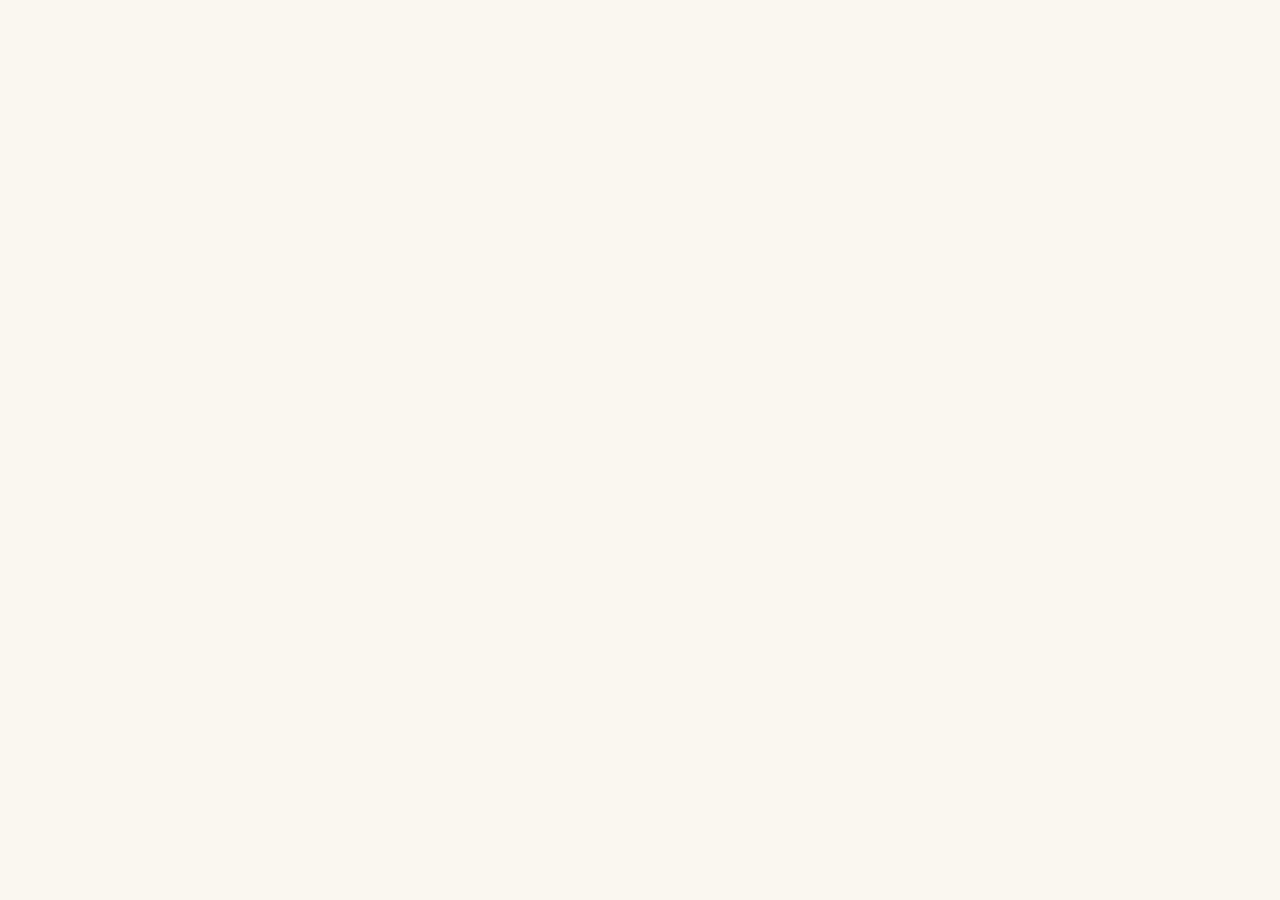
==== index.html @ 4f6b16d7 "Retire BEVERT, SNCF, ferroviaire et SECUFER du site Co-Authored-By: Claude Sonnet 5 <noreply@anthrop" ====
<!DOCTYPE html>
<html lang="fr">
<head>
  <meta charset="UTF-8" />
  <meta name="viewport" content="width=device-width, initial-scale=1.0" />
  <title>Vertek — Drone Photo &amp; Vidéo</title>
  <link rel="icon" type="image/x-icon" href="/favicon.ico" />
  <link rel="icon" type="image/png" href="/favicon.png" />
  <link rel="apple-touch-icon" href="/favicon.png" />
  <link rel="preconnect" href="https://fonts.googleapis.com" />
  <link rel="preconnect" href="https://fonts.gstatic.com" crossorigin />
  <link href="https://fonts.googleapis.com/css2?family=Anton&family=Cinzel:wght@500;600;700&family=Barlow+Condensed:wght@300;400;500;600;700;800&family=Barlow:wght@300;400;500;600&display=swap" rel="stylesheet" />
  <script src="https://unpkg.com/react@18.3.1/umd/react.development.js" integrity="sha384-hD6/rw4ppMLGNu3tX5cjIb+uRZ7UkRJ6BPkLpg4hAu/6onKUg4lLsHAs9EBPT82L" crossorigin="anonymous"></script>
  <script src="https://unpkg.com/react-dom@18.3.1/umd/react-dom.development.js" integrity="sha384-u6aeetuaXnQ38mYT8rp6sbXaQe3NL9t+IBXmnYxwkUI2Hw4bsp2Wvmx4yRQF1uAm" crossorigin="anonymous"></script>
  <script src="https://unpkg.com/@babel/standalone@7.29.0/babel.min.js" integrity="sha384-m08KidiNqLdpJqLq95G/LEi8Qvjl/xUYll3QILypMoQ65QorJ9Lvtp2RXYGBFj1y" crossorigin="anonymous"></script>
  <script src="gallery-config.js"></script>
  <style>
    *, *::before, *::after { box-sizing: border-box; margin: 0; padding: 0; }
    :root {
      --bg:    #faf7f1;
      --bg2:   #f0ede4;
      --bg3:   #ffffff;
      --text:  #1c1a14;
      --muted: #857f72;
      --border: rgba(0,0,0,0.08);
      --gold:      #cfae6a;
      --gold-deep: #a87f3d;
      --lux-bg:    #171209;
      --lux-ink:   #eee5d3;
      --steel:      #4a7a96;
      --steel-deep: #16242c;
      --alert: #c0392b;
      --green: #5a9e78;
      --font-display: 'Barlow Condensed', sans-serif;
      --font-body:    'Barlow', sans-serif;
      --font-epic:    'Anton', sans-serif;
      --font-lux:     'Cinzel', serif;
    }
    html { scroll-behavior: smooth; }
    body { background: var(--bg); color: var(--text); font-family: var(--font-body); font-size: 16px; line-height: 1.6; overflow-x: hidden; }
    ::selection { background: rgba(207,174,106,.4); color: var(--text); }
    ::-webkit-scrollbar { width: 4px; }
    ::-webkit-scrollbar-track { background: var(--bg); }
    ::-webkit-scrollbar-thumb { background: var(--gold); border-radius: 2px; }
    section[id] { scroll-margin-top: 76px; }
    #root { min-height: 100vh; }

    /* —— NAV —— */
    .nav{position:fixed;top:0;left:0;right:0;z-index:100;padding:0 5vw;height:72px;display:flex;align-items:center;justify-content:space-between;transition:background .35s,box-shadow .35s;}
    .nav.on-hero .nav-link{color:rgba(255,255,255,.72);}
    .nav.on-hero .nav-link:hover{color:#fff;}
    .nav.on-hero .nav-mob-btn{color:#fff;}
    .nav.scrolled{background:rgba(242,240,235,.95);backdrop-filter:blur(14px);box-shadow:0 1px 0 var(--border);}
    .nav.on-hero.scrolled .nav-link{color:var(--muted);}
    .nav.on-hero.scrolled .nav-link:hover{color:var(--text);}
    .nav.on-hero.scrolled .nav-mob-btn{color:var(--text);}
    .nav-links{display:flex;gap:22px;list-style:none;}
    .nav-link{font-family:var(--font-display);font-size:12px;letter-spacing:.08em;text-transform:uppercase;color:var(--muted);text-decoration:none;transition:color .2s;}
    .nav-link:hover{color:var(--text);}
    .nav-cta-btn{font-family:var(--font-display);font-size:12px;letter-spacing:.1em;text-transform:uppercase;padding:10px 22px;background:var(--gold);color:#171209;font-weight:700;border:none;cursor:pointer;transition:background .2s;text-decoration:none;}
    .nav-cta-btn:hover{background:#e0c485;}
    .nav-mob-btn{display:none;background:none;border:none;cursor:pointer;color:var(--text);}
    .mob-menu{display:none;position:fixed;inset:0;background:#fff;z-index:200;flex-direction:column;align-items:center;justify-content:center;gap:28px;}
    .mob-menu.open{display:flex;}
    .mob-menu a{font-family:var(--font-display);font-size:26px;font-weight:700;letter-spacing:.08em;text-transform:uppercase;color:var(--text);text-decoration:none;}
    .mob-close{position:absolute;top:18px;right:5vw;background:none;border:none;color:var(--text);cursor:pointer;}
    @media(max-width:980px){.nav-links{display:none;}.nav-cta-btn{display:none;}.nav-mob-btn{display:block;}}

    /* —— BUTTONS —— */
    .btn{display:inline-flex;align-items:center;gap:8px;font-family:var(--font-display);font-size:14px;font-weight:700;letter-spacing:.1em;text-transform:uppercase;padding:14px 30px;cursor:pointer;transition:all .2s;text-decoration:none;border:none;}
    .btn:hover{transform:translateY(-1px);}
    .btn-paper{background:#f3ead8;color:#171209;box-shadow:4px 4px 0 rgba(0,0,0,.55);}
    .btn-paper:hover{background:#fff;}
    .btn-w{background:transparent;color:#fff;border:1px solid rgba(255,255,255,.38);}
    .btn-w:hover{border-color:#fff;background:rgba(255,255,255,.08);}
    .btn-gold{background:var(--gold);color:#171209;}
    .btn-gold:hover{background:#e0c485;}
    .btn-steel{background:var(--steel);color:#fff;}
    .btn-steel:hover{background:#5d90ad;}
    .btn-red{background:var(--alert);color:#fff;}
    .btn-red:hover{background:#d4503e;}
    .btn-g{background:transparent;color:var(--muted);border:1px solid var(--border);font-size:13px;padding:11px 24px;}
    .btn-g:hover{color:var(--text);border-color:rgba(0,0,0,.25);}

    /* —— HERO —— */
    .hero{position:relative;min-height:100vh;display:flex;flex-direction:column;align-items:center;justify-content:center;text-align:center;overflow:hidden;padding:120px 5vw 90px;color:#fff;}
    .hero-vid-wrap{position:absolute;inset:0;z-index:0;overflow:hidden;background:#0a0c09;}
    .hero-vid-wrap video{width:100%;height:100%;object-fit:cover;opacity:.6;}
    .hero-overlay{position:absolute;inset:0;z-index:1;background:linear-gradient(170deg,rgba(4,5,3,.6) 0%,rgba(4,5,3,.42) 45%,rgba(4,5,3,.8) 100%);}
    .hero-content{position:relative;z-index:2;max-width:1000px;width:100%;}
    .hero-kicker{font-family:var(--font-display);font-size:clamp(11px,1.4vw,14px);letter-spacing:.42em;text-transform:uppercase;color:rgba(255,255,255,.78);margin-bottom:20px;}
    .hero-vertek{font-family:var(--font-epic);font-size:clamp(68px,14vw,184px);line-height:.98;letter-spacing:.05em;text-transform:uppercase;color:#f3ead8;-webkit-text-stroke:4px #0d0b07;paint-order:stroke fill;text-shadow:7px 9px 0 rgba(8,6,3,.85),0 24px 70px rgba(0,0,0,.5);margin-bottom:24px;}
    @media(max-width:640px){.hero-vertek{-webkit-text-stroke:2.5px #0d0b07;text-shadow:4px 5px 0 rgba(8,6,3,.85);}}
    .hero-sub{font-size:clamp(15px,2vw,19px);color:rgba(255,255,255,.78);max-width:560px;margin:0 auto 40px;font-weight:300;line-height:1.7;}
    .hero-sub b{font-weight:600;color:#fff;}
    .hero-badge{display:inline-flex;align-items:center;gap:8px;font-family:var(--font-display);font-size:11px;letter-spacing:.22em;text-transform:uppercase;color:rgba(255,255,255,.82);border:1px solid rgba(255,255,255,.24);padding:6px 16px;margin-bottom:30px;backdrop-filter:blur(6px);}
    .hero-dot{width:5px;height:5px;background:var(--gold);border-radius:50%;animation:blink 2s infinite;}
    @keyframes blink{0%,100%{opacity:1}50%{opacity:.4}}
    .hero-btns{display:flex;gap:14px;justify-content:center;flex-wrap:wrap;}

    /* —— DRONE SCANNER —— */
    .drone-scanner{position:absolute;inset:0;z-index:3;pointer-events:none;}
    body.no-scan .drone-scanner{display:none;}
    @keyframes prop-spin{to{transform:rotate(360deg)}}
    @keyframes drone-bob{0%,100%{transform:translateY(0)}50%{transform:translateY(-5px)}}
    .drone-unit{position:absolute;width:0;height:0;transition:left 2.6s cubic-bezier(.45,.05,.35,1),top 2.6s cubic-bezier(.45,.05,.35,1);}
    .drone-svg-wrap{position:absolute;left:-26px;top:-18px;animation:drone-bob 2.4s ease-in-out infinite;filter:drop-shadow(0 4px 12px rgba(0,0,0,.55));}
    .prop{transform-origin:50% 50%;transform-box:fill-box;animation:prop-spin .12s linear infinite;}
    .scan-cone{position:absolute;left:26px;top:-16px;opacity:0;transition:opacity .5s ease;}
    .scanning .scan-cone{opacity:1;}
    @keyframes sweep{from{transform:rotate(-14deg)}to{transform:rotate(14deg)}}
    .sweep{transform-origin:0px 55px;animation:sweep 1.5s ease-in-out infinite alternate;}
    .scan-lbl{position:absolute;left:24px;top:-28px;font-family:monospace;font-size:10px;letter-spacing:.2em;color:#ffd080;opacity:0;transition:opacity .4s;white-space:nowrap;text-shadow:0 1px 4px rgba(0,0,0,.7);}
    .scanning .scan-lbl{opacity:1;animation:blink 1s infinite;}
    @media(prefers-reduced-motion:reduce){.drone-scanner{display:none;}}

    /* —— SERVICE TABS —— */
    .svc-tabs{position:sticky;top:72px;z-index:95;display:grid;grid-template-columns:repeat(2,1fr);background:#12100b;box-shadow:0 10px 34px rgba(0,0,0,.3);}
    .svc-tab{appearance:none;border:none;background:transparent;cursor:pointer;padding:24px 10px 26px;display:flex;flex-direction:column;align-items:center;gap:6px;font-family:var(--font-display);text-transform:uppercase;color:rgba(255,255,255,.62);border-top:4px solid var(--c,transparent);transition:background .25s,color .25s;}
    .svc-tab .t-name{font-size:clamp(18px,2.8vw,32px);font-weight:800;letter-spacing:.08em;line-height:1.15;}
    .svc-tab .t-hint{font-size:11px;letter-spacing:.22em;color:rgba(255,255,255,.4);}
    .svc-tab:hover{background:rgba(255,255,255,.06);color:#fff;}
    .svc-tab.active{background:var(--c,#666);color:#fff;}
    .svc-tab.active .t-hint{color:rgba(255,255,255,.72);}
    @media(max-width:640px){.svc-tab{padding:14px 6px 16px;}.svc-tab .t-hint{display:none;}}

    /* —— SECTIONS —— */
    .sec{padding:96px 5vw;}
    .sec-lbl{font-family:var(--font-display);font-size:11px;letter-spacing:.3em;text-transform:uppercase;color:var(--green);margin-bottom:14px;}
    .sec-title{font-family:var(--font-display);font-size:clamp(34px,5vw,58px);font-weight:800;text-transform:uppercase;line-height:1;margin-bottom:18px;letter-spacing:-.01em;color:var(--text);}
    .sec-sub{color:var(--muted);font-size:16px;max-width:560px;font-weight:300;line-height:1.7;}
    .svc-panel{animation:panel-in .45s ease both;}
    @keyframes panel-in{from{opacity:0;transform:translateY(14px)}to{opacity:1;transform:none}}

    /* —— IMMOBILIER (LUXE) —— */
    .lux{background:radial-gradient(1100px 480px at 50% -8%,#261c0d 0%,var(--lux-bg) 62%);color:var(--lux-ink);}
    .lux-lbl{font-family:var(--font-display);font-size:11px;letter-spacing:.4em;text-transform:uppercase;color:var(--gold);margin-bottom:16px;}
    .lux-title{font-family:var(--font-lux);font-weight:600;font-size:clamp(34px,5vw,60px);color:#f0e6cf;line-height:1.05;}
    .lux-rule{width:72px;height:1px;background:linear-gradient(90deg,var(--gold),transparent);margin:20px 0 16px;}
    .lux-sub{color:rgba(238,229,211,.62);max-width:580px;font-weight:300;line-height:1.75;}
    .lux-grid{display:grid;grid-template-columns:repeat(3,1fr);gap:22px;margin-top:52px;max-width:1160px;margin-left:auto;margin-right:auto;}
    .lux-card{border:1px solid rgba(207,174,106,.26);padding:38px 30px;background:linear-gradient(180deg,rgba(207,174,106,.07),rgba(207,174,106,.015));position:relative;transition:border-color .3s,transform .3s;display:flex;flex-direction:column;}
    .lux-card:hover{border-color:rgba(207,174,106,.65);transform:translateY(-3px);}
    .lux-card.feat{border-color:var(--gold);background:linear-gradient(180deg,rgba(207,174,106,.12),rgba(207,174,106,.03));}
    .lux-tag{position:absolute;top:-12px;left:50%;transform:translateX(-50%);background:var(--gold);color:#171209;font-family:var(--font-display);font-size:10px;letter-spacing:.22em;text-transform:uppercase;padding:4px 14px;font-weight:700;white-space:nowrap;}
    .lux-name{font-family:var(--font-lux);font-size:21px;font-weight:600;color:#f0e6cf;letter-spacing:.04em;margin-bottom:10px;}
    .lux-price{font-family:var(--font-display);font-size:36px;font-weight:800;color:var(--gold);line-height:1;}
    .lux-alt{font-size:12px;color:rgba(238,229,211,.5);margin-top:5px;}
    .lux-tva{font-size:11px;color:rgba(238,229,211,.38);margin-top:8px;}
    .lux-inc{margin-top:24px;display:flex;flex-direction:column;gap:10px;flex:1;}
    .lux-inc span{display:flex;align-items:flex-start;gap:9px;font-size:14px;color:rgba(238,229,211,.78);font-weight:300;}
    .lux-inc .ck{color:var(--gold);flex-shrink:0;margin-top:4px;}
    .lux-remise{margin-top:80px;text-align:center;border-top:1px solid rgba(207,174,106,.2);padding-top:60px;max-width:1160px;margin-left:auto;margin-right:auto;}
    .lux-remise-title{font-family:var(--font-lux);font-size:clamp(30px,4.5vw,54px);font-weight:600;letter-spacing:.14em;color:#f0e6cf;text-transform:uppercase;}
    .lux-remise-sub{color:rgba(238,229,211,.55);font-size:14px;margin-top:10px;font-weight:300;}
    .lux-remise-grid{display:grid;grid-template-columns:1fr 1fr;gap:24px;max-width:820px;margin:42px auto 0;}
    .lux-pct{font-family:var(--font-epic);font-size:clamp(64px,9vw,124px);line-height:1;background:linear-gradient(180deg,#eed79e 8%,#a87f3d 92%);-webkit-background-clip:text;background-clip:text;color:transparent;}
    .lux-pct-lbl{font-family:var(--font-display);letter-spacing:.22em;text-transform:uppercase;color:rgba(238,229,211,.68);font-size:clamp(13px,1.5vw,16px);margin-top:10px;}
    .lux-footer-tva{margin-top:44px;font-size:12px;color:rgba(238,229,211,.38);}
    @media(max-width:920px){.lux-grid{grid-template-columns:1fr;max-width:480px;}.lux-remise-grid{grid-template-columns:1fr;gap:36px;}}

    /* —— INSPECTION —— */
    .insp{background:var(--bg);}
    .insp-disclaim{margin-top:18px;padding:16px 20px;border-left:2px solid var(--steel);background:rgba(74,122,150,.07);font-size:14px;color:var(--muted);max-width:640px;font-style:italic;}
    .insp-grid{display:grid;grid-template-columns:1.55fr 1fr;gap:26px;margin-top:46px;align-items:start;max-width:1160px;margin-left:auto;margin-right:auto;}
    .insp-block-lbl{font-family:var(--font-display);font-size:11px;letter-spacing:.28em;text-transform:uppercase;color:var(--steel);margin:0 0 14px;}
    .insp-forfaits{display:flex;flex-direction:column;gap:12px;}
    .insp-f{background:var(--bg3);border:1px solid var(--border);padding:22px 26px;cursor:pointer;display:flex;gap:16px;transition:border-color .2s,box-shadow .2s;position:relative;}
    .insp-f:hover{border-color:rgba(74,122,150,.55);}
    .insp-f.sel{border-color:var(--steel);box-shadow:0 0 0 1px var(--steel),0 12px 32px rgba(74,122,150,.13);}
    .insp-dot{width:18px;height:18px;border-radius:50%;border:2px solid var(--steel);flex:none;margin-top:4px;display:flex;align-items:center;justify-content:center;}
    .insp-dot i{width:8px;height:8px;border-radius:50%;background:var(--steel);opacity:0;transition:opacity .15s;}
    .insp-f.sel .insp-dot i{opacity:1;}
    .insp-fhead{display:flex;align-items:baseline;gap:14px;flex-wrap:wrap;}
    .insp-fname{font-family:var(--font-display);font-size:19px;font-weight:700;text-transform:uppercase;letter-spacing:.03em;color:var(--text);}
    .insp-fprice{margin-left:auto;font-family:var(--font-display);font-size:25px;font-weight:800;color:var(--steel);white-space:nowrap;line-height:1;}
    .insp-fdesc{font-size:13.5px;color:var(--muted);line-height:1.65;margin-top:7px;}
    .insp-reco{position:absolute;top:0;right:0;background:var(--steel);color:#fff;font-family:var(--font-display);font-size:10px;letter-spacing:.16em;text-transform:uppercase;padding:3px 11px;font-weight:700;}
    .insp-opts{display:flex;flex-direction:column;gap:8px;margin-top:34px;}
    .insp-opt{display:flex;align-items:center;gap:12px;padding:13px 18px;background:var(--bg3);border:1px solid var(--border);cursor:pointer;transition:border-color .15s;font-size:14px;color:var(--text);}
    .insp-opt:hover{border-color:rgba(74,122,150,.5);}
    .insp-opt input{accent-color:var(--steel);width:15px;height:15px;cursor:pointer;flex:none;}
    .insp-opt .o-price{margin-left:auto;font-family:var(--font-display);font-size:17px;font-weight:700;color:var(--steel);white-space:nowrap;}
    .insp-opt.devis .o-price{color:var(--muted);font-weight:500;font-size:11px;letter-spacing:.12em;text-transform:uppercase;}
    .insp-sum{position:sticky;top:175px;background:var(--steel-deep);color:#fff;padding:32px 30px;}
    .insp-sum-lbl{font-family:var(--font-display);font-size:10px;letter-spacing:.28em;text-transform:uppercase;color:rgba(255,255,255,.45);margin-bottom:12px;}
    .insp-total{font-family:var(--font-display);font-size:56px;font-weight:800;color:#8ec3e0;line-height:1;letter-spacing:-.01em;}
    .insp-total small{font-size:22px;font-weight:600;color:rgba(142,195,224,.7);}
    .insp-sum-lines{display:flex;flex-direction:column;gap:7px;margin:20px 0;}
    .insp-line{display:flex;justify-content:space-between;gap:12px;font-size:13px;color:rgba(255,255,255,.62);border-bottom:1px dashed rgba(255,255,255,.12);padding-bottom:7px;}
    .insp-line span:last-child{font-family:var(--font-display);font-weight:600;color:rgba(255,255,255,.85);white-space:nowrap;}
    .insp-sum-note{font-size:11.5px;color:rgba(255,255,255,.38);line-height:1.6;margin-top:16px;}
    .insp-bas{margin-top:70px;max-width:1160px;margin-left:auto;margin-right:auto;}
    .insp-bas-grid{display:grid;grid-template-columns:1fr 1fr;gap:3px;margin-top:26px;}
    .insp-bas-card{background:var(--bg3);padding:26px 28px;border-top:2px solid rgba(74,122,150,.4);}
    .insp-bas-card h5{font-family:var(--font-display);font-size:14px;font-weight:700;letter-spacing:.08em;text-transform:uppercase;color:var(--steel);margin-bottom:8px;}
    .insp-bas-card p{font-size:13.5px;color:var(--muted);line-height:1.65;}
    .insp-tva{margin-top:22px;font-size:12px;color:var(--muted);}
    @media(max-width:920px){.insp-grid{grid-template-columns:1fr;}.insp-sum{position:static;}.insp-bas-grid{grid-template-columns:1fr;}}

    /* —— WHO —— */
    .who-wrap{display:grid;grid-template-columns:1fr 1fr;gap:60px;align-items:center;max-width:1160px;margin:52px auto 0;}
    .who-medals{display:flex;gap:32px;justify-content:center;flex-wrap:wrap;}
    .medal-item{display:flex;flex-direction:column;align-items:center;gap:10px;}
    .medal-lbl{font-family:var(--font-display);font-size:11px;letter-spacing:.16em;text-transform:uppercase;color:var(--muted);text-align:center;}
    .medal-valid{font-family:var(--font-display);font-size:10px;letter-spacing:.12em;text-transform:uppercase;color:var(--green);background:rgba(90,158,120,.1);border:1px solid rgba(90,158,120,.3);padding:3px 10px;margin-top:4px;}
    @media(max-width:760px){.who-wrap{grid-template-columns:1fr;gap:36px;}.who-medals{gap:20px;}}

    /* —— WHY —— */
    .why-grid{display:grid;grid-template-columns:repeat(3,1fr);gap:3px;margin-top:52px;max-width:1160px;margin-left:auto;margin-right:auto;}
    .why-card{padding:42px 34px;background:var(--bg3);border-bottom:3px solid transparent;transition:border-color .3s,box-shadow .3s;}
    .why-card:hover{border-bottom-color:var(--green);box-shadow:0 6px 30px rgba(0,0,0,.06);}
    .why-ico{width:46px;height:46px;margin-bottom:22px;color:var(--green);}
    .why-title{font-family:var(--font-display);font-size:19px;font-weight:700;text-transform:uppercase;letter-spacing:.04em;margin-bottom:12px;color:var(--text);}
    .why-body{color:var(--muted);font-size:14px;line-height:1.7;}
    .why-badge{display:inline-block;font-family:var(--font-display);font-size:10px;letter-spacing:.15em;text-transform:uppercase;color:var(--green);border:1px solid rgba(90,158,120,.4);padding:3px 10px;margin-top:14px;}
    @media(max-width:760px){.why-grid{grid-template-columns:1fr;}}

    /* —— BIBLIOTHÈQUE —— */
    .lib-chips{display:flex;gap:8px;flex-wrap:wrap;margin-top:34px;}
    .lib-chip{font-family:var(--font-display);font-size:12px;font-weight:600;letter-spacing:.12em;text-transform:uppercase;padding:9px 18px;border:1px solid var(--border);background:var(--bg3);color:var(--muted);cursor:pointer;transition:all .15s;}
    .lib-chip:hover{color:var(--text);border-color:rgba(0,0,0,.25);}
    .lib-chip.active{background:var(--text);color:#fff;border-color:var(--text);}
    .lib-wrap{max-width:1160px;margin:0 auto;}
    .lib-grid{display:grid;grid-template-columns:repeat(3,1fr);gap:3px;margin-top:22px;}
    .lib-cell{position:relative;height:250px;overflow:hidden;background:#d8d4cb;cursor:pointer;}
    .lib-cell img,.lib-cell video{width:100%;height:100%;object-fit:cover;display:block;transition:transform .6s ease;}
    .lib-cell:hover img,.lib-cell:hover video{transform:scale(1.05);}
    .lib-cat{position:absolute;top:12px;left:12px;font-family:var(--font-display);font-size:10px;letter-spacing:.2em;text-transform:uppercase;color:#fff;background:rgba(0,0,0,.5);padding:3px 9px;z-index:2;backdrop-filter:blur(4px);}
    .lib-lbl{position:absolute;bottom:12px;left:12px;font-family:var(--font-display);font-size:12px;letter-spacing:.1em;text-transform:uppercase;color:#fff;z-index:2;text-shadow:0 1px 4px rgba(0,0,0,.65);}
    .lib-play{position:absolute;top:50%;left:50%;transform:translate(-50%,-50%);width:50px;height:50px;background:rgba(255,255,255,.15);border:1px solid rgba(255,255,255,.5);border-radius:50%;display:flex;align-items:center;justify-content:center;color:#fff;opacity:0;transition:opacity .3s;backdrop-filter:blur(4px);z-index:3;}
    .lib-cell:hover .lib-play{opacity:1;}
    @media(max-width:860px){.lib-grid{grid-template-columns:1fr 1fr;}.lib-cell{height:190px;}}
    @media(max-width:540px){.lib-grid{grid-template-columns:1fr;}}

    .lib-video-sep{display:flex;align-items:center;gap:12px;margin-top:56px;}
    .lib-video-sep .ico{width:26px;height:26px;border-radius:50%;background:var(--steel);color:#fff;display:flex;align-items:center;justify-content:center;flex:none;}
    .lib-video-sep .lbl{font-family:var(--font-display);font-size:13px;font-weight:700;letter-spacing:.22em;text-transform:uppercase;color:var(--text);}
    .lib-video-sep .rule{flex:1;height:1px;background:var(--border);}
    .lib-video-grid{display:grid;grid-template-columns:repeat(auto-fit,minmax(260px,1fr));gap:14px;margin-top:20px;}
    .lib-video-cell{position:relative;aspect-ratio:16/10;overflow:hidden;background:#12100b;cursor:pointer;border:1px solid var(--border);}
    .lib-video-cell video{width:100%;height:100%;object-fit:cover;display:block;transition:transform .6s ease;}
    .lib-video-cell:hover video{transform:scale(1.05);}
    @media(max-width:540px){.lib-video-grid{grid-template-columns:1fr;}}

    /* —— LIGHTBOX —— */
    .lb-overlay{position:fixed;inset:0;background:rgba(0,0,0,.94);z-index:2000;display:flex;align-items:center;justify-content:center;cursor:pointer;}
    .lb-box{position:relative;max-width:92vw;max-height:92vh;cursor:default;display:flex;flex-direction:column;align-items:center;gap:14px;}
    .lb-close{position:absolute;top:-44px;right:0;background:none;border:none;color:#fff;font-size:28px;cursor:pointer;line-height:1;opacity:.7;transition:opacity .2s;}
    .lb-close:hover{opacity:1;}
    .lb-caption{font-family:var(--font-display);font-size:12px;letter-spacing:.15em;text-transform:uppercase;color:rgba(255,255,255,.55);}

    /* —— CONTACT —— */
    .contact-wrap{display:grid;grid-template-columns:1fr 1fr;gap:60px;max-width:1060px;margin:52px auto 0;}
    .cinfo-item{display:flex;align-items:flex-start;gap:14px;margin-bottom:24px;}
    .cinfo-ico{color:var(--green);margin-top:2px;flex-shrink:0;}
    .cinfo-lbl{font-family:var(--font-display);font-size:10px;letter-spacing:.2em;text-transform:uppercase;color:var(--muted);margin-bottom:3px;}
    .cinfo-val{font-size:15px;color:var(--text);}
    .copy-btn{margin-top:7px;font-family:var(--font-display);font-size:11px;letter-spacing:.1em;text-transform:uppercase;padding:6px 14px;background:transparent;border:1px solid var(--border);color:var(--muted);cursor:pointer;transition:all .15s;}
    .copy-btn:hover{color:var(--text);border-color:rgba(0,0,0,.3);}
    @media(max-width:760px){.contact-wrap{grid-template-columns:1fr;gap:36px;}}

    /* —— FOOTER —— */
    footer{background:#171209;padding:32px 5vw;display:flex;align-items:center;justify-content:space-between;flex-wrap:wrap;gap:14px;}
    .footer-wm{font-family:var(--font-epic);font-size:20px;letter-spacing:.14em;text-transform:uppercase;color:rgba(243,234,216,.8);text-decoration:none;}
    .ftxt{font-size:13px;color:rgba(255,255,255,.35);}
    .flinks{display:flex;gap:22px;}
    .flinks a{font-family:var(--font-display);font-size:11px;letter-spacing:.14em;text-transform:uppercase;color:rgba(255,255,255,.35);text-decoration:none;transition:color .2s;}
    .flinks a:hover{color:rgba(255,255,255,.75);}
    .footer-legal{font-size:11px;color:rgba(255,255,255,.22);width:100%;text-align:center;padding-top:8px;border-top:1px solid rgba(255,255,255,.07);}
    .footer-legal a{color:rgba(255,255,255,.35);text-decoration:none;transition:color .2s;}
    .footer-legal a:hover{color:rgba(255,255,255,.7);}

    /* —— TWEAKS PANEL —— */
    .tweaks-panel{position:fixed;bottom:24px;right:24px;width:256px;background:#fff;border:1px solid var(--border);z-index:9999;box-shadow:0 12px 48px rgba(0,0,0,.14);}
  </style>
</head>
<body>
<div id="root"></div>
<script type="text/babel" src="site/hero.jsx"></script>
<script type="text/babel" src="site/panels.jsx"></script>
<script type="text/babel" src="site/sections.jsx"></script>
<script type="text/babel" src="site/app.jsx"></script>
</body>
</html>
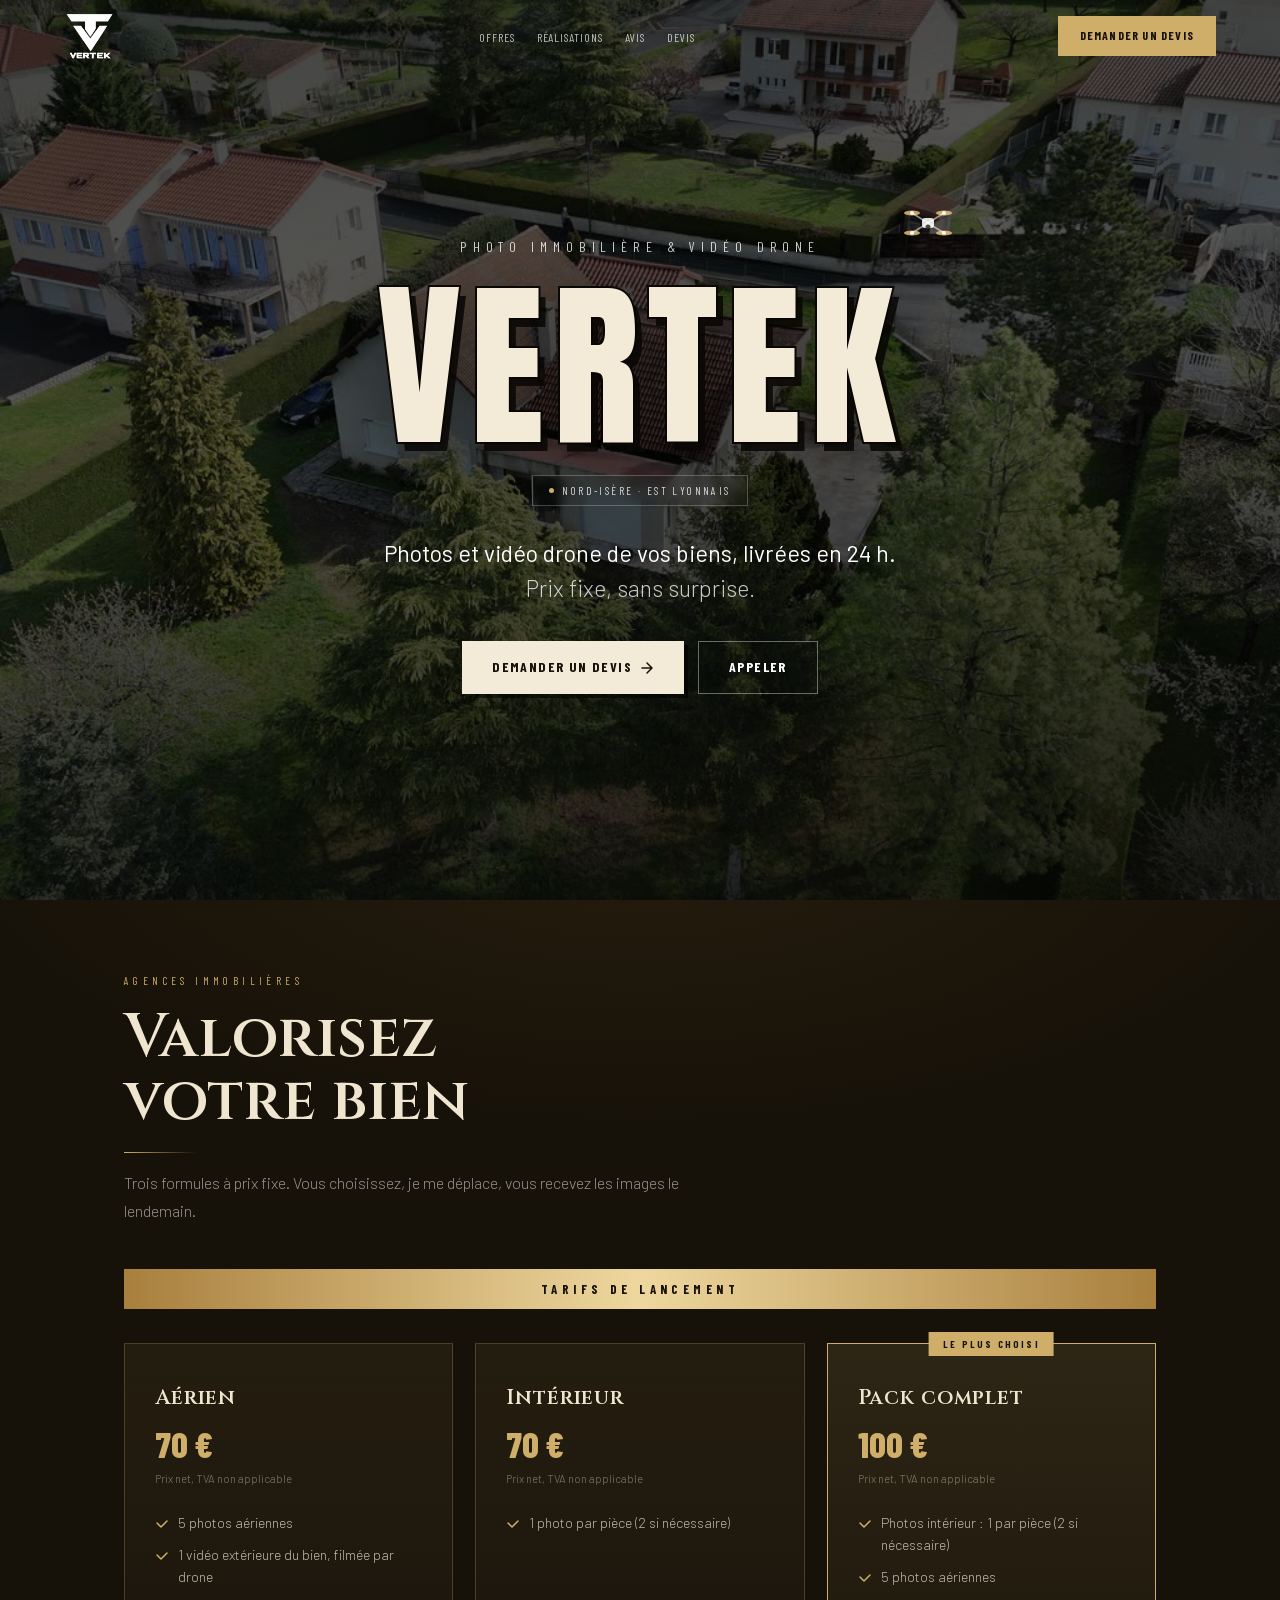
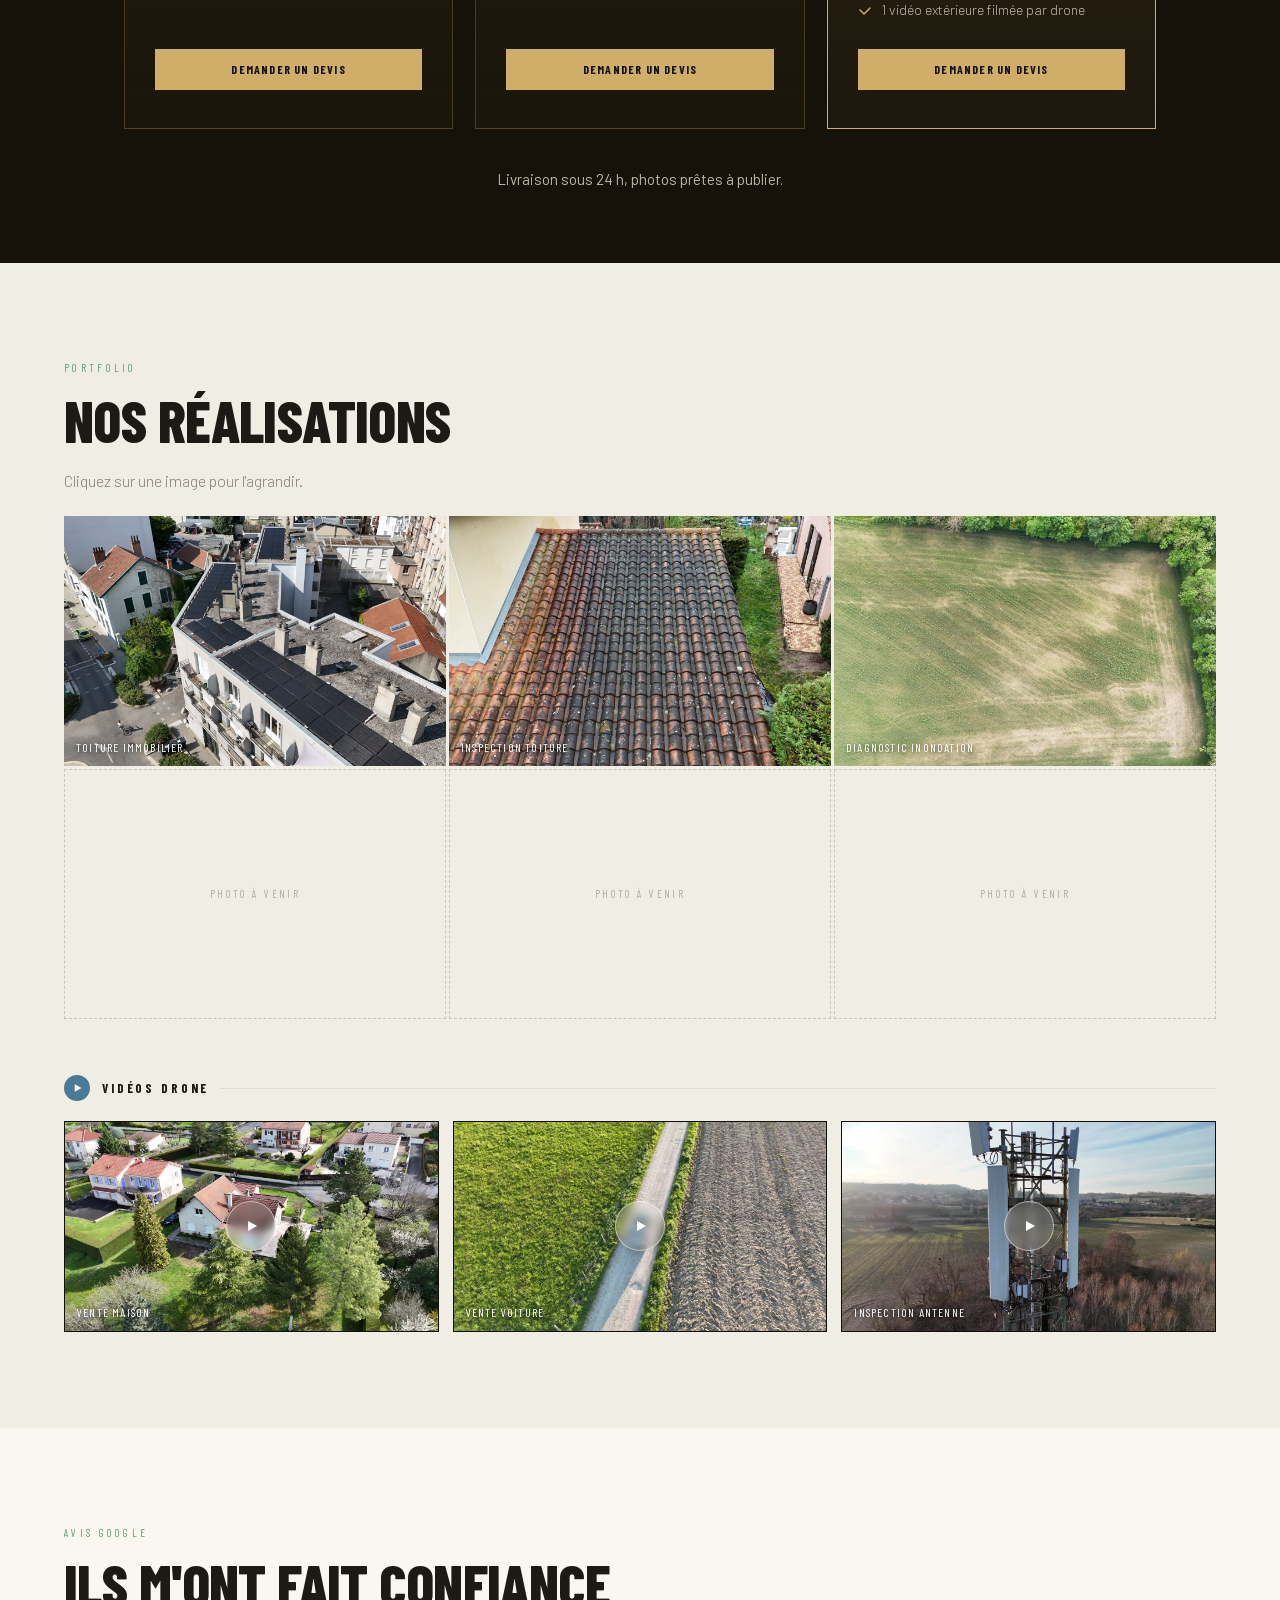
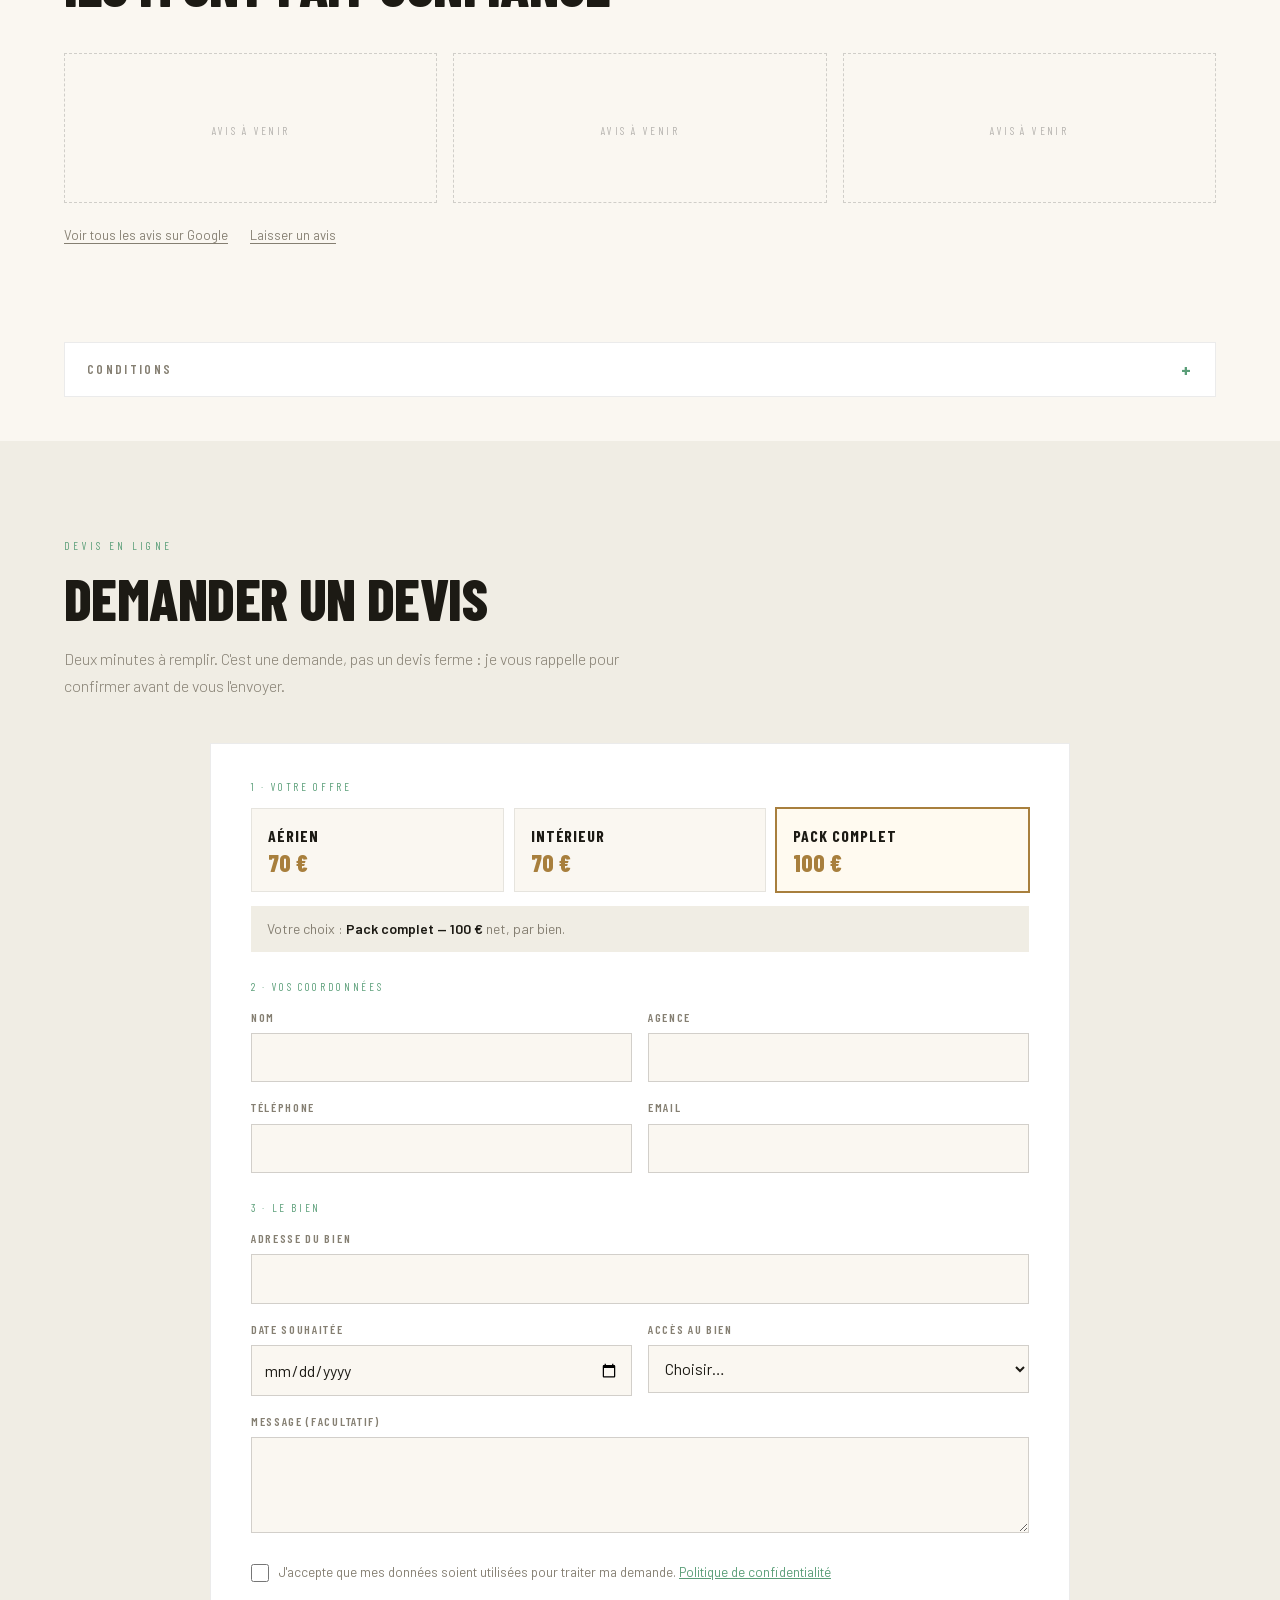
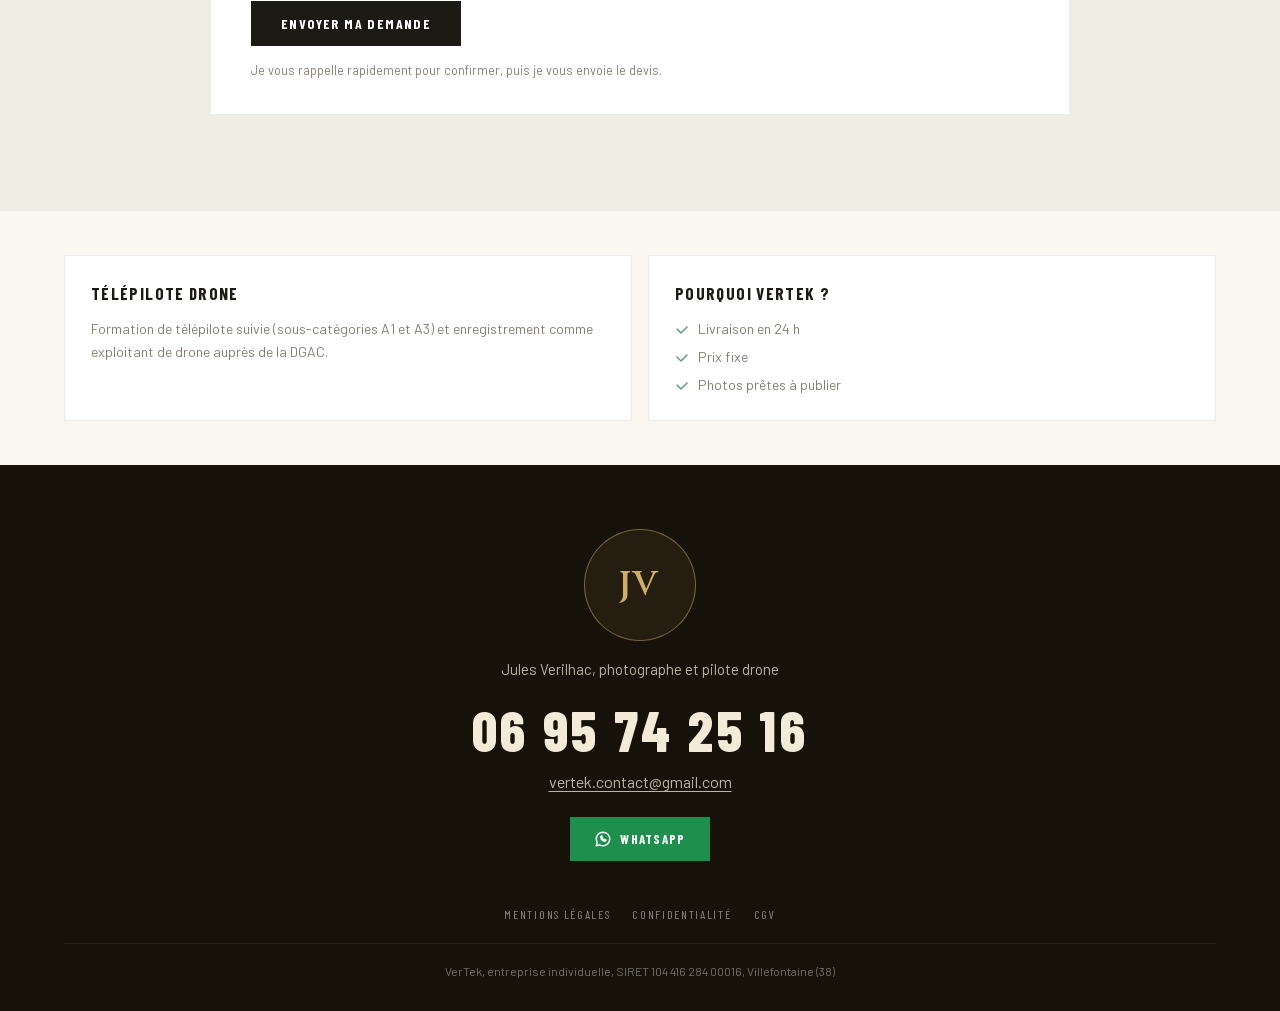
==== commit b4abe5ce: "test" ====
--- a/index.html
+++ b/index.html
@@ -3,283 +3,381 @@
 <head>
   <meta charset="UTF-8" />
   <meta name="viewport" content="width=device-width, initial-scale=1.0" />
-  <title>Vertek — Drone Photo &amp; Vidéo</title>
+  <title>VerTek — Photographe immobilier et vidéo drone, Nord-Isère et Est lyonnais</title>
+  <meta name="description" content="Photos immobilières et vidéo drone pour les agences du Nord-Isère et de l'Est lyonnais. Livraison sous 24 h, prix fixes : 70 € ou 100 € le pack complet." />
+  <link rel="canonical" href="https://www.vertek.solutions/" />
+  <meta name="theme-color" content="#171209" />
+
+  <meta property="og:type" content="website" />
+  <meta property="og:locale" content="fr_FR" />
+  <meta property="og:site_name" content="VerTek" />
+  <meta property="og:title" content="VerTek — Photos et vidéo drone de vos biens, livrées en 24 h" />
+  <meta property="og:description" content="Photographe immobilier et pilote drone pour les agences du Nord-Isère et de l'Est lyonnais. Prix fixe, sans surprise." />
+  <meta property="og:url" content="https://www.vertek.solutions/" />
+  <meta property="og:image" content="https://www.vertek.solutions/assets/og-image.jpg" />
+  <meta property="og:image:width" content="1200" />
+  <meta property="og:image:height" content="630" />
+  <meta name="twitter:card" content="summary_large_image" />
+
   <link rel="icon" type="image/x-icon" href="/favicon.ico" />
   <link rel="icon" type="image/png" href="/favicon.png" />
   <link rel="apple-touch-icon" href="/favicon.png" />
-  <link rel="preconnect" href="https://fonts.googleapis.com" />
-  <link rel="preconnect" href="https://fonts.gstatic.com" crossorigin />
-  <link href="https://fonts.googleapis.com/css2?family=Anton&family=Cinzel:wght@500;600;700&family=Barlow+Condensed:wght@300;400;500;600;700;800&family=Barlow:wght@300;400;500;600&display=swap" rel="stylesheet" />
-  <script src="https://unpkg.com/react@18.3.1/umd/react.development.js" integrity="sha384-hD6/rw4ppMLGNu3tX5cjIb+uRZ7UkRJ6BPkLpg4hAu/6onKUg4lLsHAs9EBPT82L" crossorigin="anonymous"></script>
-  <script src="https://unpkg.com/react-dom@18.3.1/umd/react-dom.development.js" integrity="sha384-u6aeetuaXnQ38mYT8rp6sbXaQe3NL9t+IBXmnYxwkUI2Hw4bsp2Wvmx4yRQF1uAm" crossorigin="anonymous"></script>
-  <script src="https://unpkg.com/@babel/standalone@7.29.0/babel.min.js" integrity="sha384-m08KidiNqLdpJqLq95G/LEi8Qvjl/xUYll3QILypMoQ65QorJ9Lvtp2RXYGBFj1y" crossorigin="anonymous"></script>
-  <script src="gallery-config.js"></script>
-  <style>
-    *, *::before, *::after { box-sizing: border-box; margin: 0; padding: 0; }
-    :root {
-      --bg:    #faf7f1;
-      --bg2:   #f0ede4;
-      --bg3:   #ffffff;
-      --text:  #1c1a14;
-      --muted: #857f72;
-      --border: rgba(0,0,0,0.08);
-      --gold:      #cfae6a;
-      --gold-deep: #a87f3d;
-      --lux-bg:    #171209;
-      --lux-ink:   #eee5d3;
-      --steel:      #4a7a96;
-      --steel-deep: #16242c;
-      --alert: #c0392b;
-      --green: #5a9e78;
-      --font-display: 'Barlow Condensed', sans-serif;
-      --font-body:    'Barlow', sans-serif;
-      --font-epic:    'Anton', sans-serif;
-      --font-lux:     'Cinzel', serif;
-    }
-    html { scroll-behavior: smooth; }
-    body { background: var(--bg); color: var(--text); font-family: var(--font-body); font-size: 16px; line-height: 1.6; overflow-x: hidden; }
-    ::selection { background: rgba(207,174,106,.4); color: var(--text); }
-    ::-webkit-scrollbar { width: 4px; }
-    ::-webkit-scrollbar-track { background: var(--bg); }
-    ::-webkit-scrollbar-thumb { background: var(--gold); border-radius: 2px; }
-    section[id] { scroll-margin-top: 76px; }
-    #root { min-height: 100vh; }
-
-    /* —— NAV —— */
-    .nav{position:fixed;top:0;left:0;right:0;z-index:100;padding:0 5vw;height:72px;display:flex;align-items:center;justify-content:space-between;transition:background .35s,box-shadow .35s;}
-    .nav.on-hero .nav-link{color:rgba(255,255,255,.72);}
-    .nav.on-hero .nav-link:hover{color:#fff;}
-    .nav.on-hero .nav-mob-btn{color:#fff;}
-    .nav.scrolled{background:rgba(242,240,235,.95);backdrop-filter:blur(14px);box-shadow:0 1px 0 var(--border);}
-    .nav.on-hero.scrolled .nav-link{color:var(--muted);}
-    .nav.on-hero.scrolled .nav-link:hover{color:var(--text);}
-    .nav.on-hero.scrolled .nav-mob-btn{color:var(--text);}
-    .nav-links{display:flex;gap:22px;list-style:none;}
-    .nav-link{font-family:var(--font-display);font-size:12px;letter-spacing:.08em;text-transform:uppercase;color:var(--muted);text-decoration:none;transition:color .2s;}
-    .nav-link:hover{color:var(--text);}
-    .nav-cta-btn{font-family:var(--font-display);font-size:12px;letter-spacing:.1em;text-transform:uppercase;padding:10px 22px;background:var(--gold);color:#171209;font-weight:700;border:none;cursor:pointer;transition:background .2s;text-decoration:none;}
-    .nav-cta-btn:hover{background:#e0c485;}
-    .nav-mob-btn{display:none;background:none;border:none;cursor:pointer;color:var(--text);}
-    .mob-menu{display:none;position:fixed;inset:0;background:#fff;z-index:200;flex-direction:column;align-items:center;justify-content:center;gap:28px;}
-    .mob-menu.open{display:flex;}
-    .mob-menu a{font-family:var(--font-display);font-size:26px;font-weight:700;letter-spacing:.08em;text-transform:uppercase;color:var(--text);text-decoration:none;}
-    .mob-close{position:absolute;top:18px;right:5vw;background:none;border:none;color:var(--text);cursor:pointer;}
-    @media(max-width:980px){.nav-links{display:none;}.nav-cta-btn{display:none;}.nav-mob-btn{display:block;}}
-
-    /* —— BUTTONS —— */
-    .btn{display:inline-flex;align-items:center;gap:8px;font-family:var(--font-display);font-size:14px;font-weight:700;letter-spacing:.1em;text-transform:uppercase;padding:14px 30px;cursor:pointer;transition:all .2s;text-decoration:none;border:none;}
-    .btn:hover{transform:translateY(-1px);}
-    .btn-paper{background:#f3ead8;color:#171209;box-shadow:4px 4px 0 rgba(0,0,0,.55);}
-    .btn-paper:hover{background:#fff;}
-    .btn-w{background:transparent;color:#fff;border:1px solid rgba(255,255,255,.38);}
-    .btn-w:hover{border-color:#fff;background:rgba(255,255,255,.08);}
-    .btn-gold{background:var(--gold);color:#171209;}
-    .btn-gold:hover{background:#e0c485;}
-    .btn-steel{background:var(--steel);color:#fff;}
-    .btn-steel:hover{background:#5d90ad;}
-    .btn-red{background:var(--alert);color:#fff;}
-    .btn-red:hover{background:#d4503e;}
-    .btn-g{background:transparent;color:var(--muted);border:1px solid var(--border);font-size:13px;padding:11px 24px;}
-    .btn-g:hover{color:var(--text);border-color:rgba(0,0,0,.25);}
-
-    /* —— HERO —— */
-    .hero{position:relative;min-height:100vh;display:flex;flex-direction:column;align-items:center;justify-content:center;text-align:center;overflow:hidden;padding:120px 5vw 90px;color:#fff;}
-    .hero-vid-wrap{position:absolute;inset:0;z-index:0;overflow:hidden;background:#0a0c09;}
-    .hero-vid-wrap video{width:100%;height:100%;object-fit:cover;opacity:.6;}
-    .hero-overlay{position:absolute;inset:0;z-index:1;background:linear-gradient(170deg,rgba(4,5,3,.6) 0%,rgba(4,5,3,.42) 45%,rgba(4,5,3,.8) 100%);}
-    .hero-content{position:relative;z-index:2;max-width:1000px;width:100%;}
-    .hero-kicker{font-family:var(--font-display);font-size:clamp(11px,1.4vw,14px);letter-spacing:.42em;text-transform:uppercase;color:rgba(255,255,255,.78);margin-bottom:20px;}
-    .hero-vertek{font-family:var(--font-epic);font-size:clamp(68px,14vw,184px);line-height:.98;letter-spacing:.05em;text-transform:uppercase;color:#f3ead8;-webkit-text-stroke:4px #0d0b07;paint-order:stroke fill;text-shadow:7px 9px 0 rgba(8,6,3,.85),0 24px 70px rgba(0,0,0,.5);margin-bottom:24px;}
-    @media(max-width:640px){.hero-vertek{-webkit-text-stroke:2.5px #0d0b07;text-shadow:4px 5px 0 rgba(8,6,3,.85);}}
-    .hero-sub{font-size:clamp(15px,2vw,19px);color:rgba(255,255,255,.78);max-width:560px;margin:0 auto 40px;font-weight:300;line-height:1.7;}
-    .hero-sub b{font-weight:600;color:#fff;}
-    .hero-badge{display:inline-flex;align-items:center;gap:8px;font-family:var(--font-display);font-size:11px;letter-spacing:.22em;text-transform:uppercase;color:rgba(255,255,255,.82);border:1px solid rgba(255,255,255,.24);padding:6px 16px;margin-bottom:30px;backdrop-filter:blur(6px);}
-    .hero-dot{width:5px;height:5px;background:var(--gold);border-radius:50%;animation:blink 2s infinite;}
-    @keyframes blink{0%,100%{opacity:1}50%{opacity:.4}}
-    .hero-btns{display:flex;gap:14px;justify-content:center;flex-wrap:wrap;}
-
-    /* —— DRONE SCANNER —— */
-    .drone-scanner{position:absolute;inset:0;z-index:3;pointer-events:none;}
-    body.no-scan .drone-scanner{display:none;}
-    @keyframes prop-spin{to{transform:rotate(360deg)}}
-    @keyframes drone-bob{0%,100%{transform:translateY(0)}50%{transform:translateY(-5px)}}
-    .drone-unit{position:absolute;width:0;height:0;transition:left 2.6s cubic-bezier(.45,.05,.35,1),top 2.6s cubic-bezier(.45,.05,.35,1);}
-    .drone-svg-wrap{position:absolute;left:-26px;top:-18px;animation:drone-bob 2.4s ease-in-out infinite;filter:drop-shadow(0 4px 12px rgba(0,0,0,.55));}
-    .prop{transform-origin:50% 50%;transform-box:fill-box;animation:prop-spin .12s linear infinite;}
-    .scan-cone{position:absolute;left:26px;top:-16px;opacity:0;transition:opacity .5s ease;}
-    .scanning .scan-cone{opacity:1;}
-    @keyframes sweep{from{transform:rotate(-14deg)}to{transform:rotate(14deg)}}
-    .sweep{transform-origin:0px 55px;animation:sweep 1.5s ease-in-out infinite alternate;}
-    .scan-lbl{position:absolute;left:24px;top:-28px;font-family:monospace;font-size:10px;letter-spacing:.2em;color:#ffd080;opacity:0;transition:opacity .4s;white-space:nowrap;text-shadow:0 1px 4px rgba(0,0,0,.7);}
-    .scanning .scan-lbl{opacity:1;animation:blink 1s infinite;}
-    @media(prefers-reduced-motion:reduce){.drone-scanner{display:none;}}
-
-    /* —— SERVICE TABS —— */
-    .svc-tabs{position:sticky;top:72px;z-index:95;display:grid;grid-template-columns:repeat(2,1fr);background:#12100b;box-shadow:0 10px 34px rgba(0,0,0,.3);}
-    .svc-tab{appearance:none;border:none;background:transparent;cursor:pointer;padding:24px 10px 26px;display:flex;flex-direction:column;align-items:center;gap:6px;font-family:var(--font-display);text-transform:uppercase;color:rgba(255,255,255,.62);border-top:4px solid var(--c,transparent);transition:background .25s,color .25s;}
-    .svc-tab .t-name{font-size:clamp(18px,2.8vw,32px);font-weight:800;letter-spacing:.08em;line-height:1.15;}
-    .svc-tab .t-hint{font-size:11px;letter-spacing:.22em;color:rgba(255,255,255,.4);}
-    .svc-tab:hover{background:rgba(255,255,255,.06);color:#fff;}
-    .svc-tab.active{background:var(--c,#666);color:#fff;}
-    .svc-tab.active .t-hint{color:rgba(255,255,255,.72);}
-    @media(max-width:640px){.svc-tab{padding:14px 6px 16px;}.svc-tab .t-hint{display:none;}}
-
-    /* —— SECTIONS —— */
-    .sec{padding:96px 5vw;}
-    .sec-lbl{font-family:var(--font-display);font-size:11px;letter-spacing:.3em;text-transform:uppercase;color:var(--green);margin-bottom:14px;}
-    .sec-title{font-family:var(--font-display);font-size:clamp(34px,5vw,58px);font-weight:800;text-transform:uppercase;line-height:1;margin-bottom:18px;letter-spacing:-.01em;color:var(--text);}
-    .sec-sub{color:var(--muted);font-size:16px;max-width:560px;font-weight:300;line-height:1.7;}
-    .svc-panel{animation:panel-in .45s ease both;}
-    @keyframes panel-in{from{opacity:0;transform:translateY(14px)}to{opacity:1;transform:none}}
-
-    /* —— IMMOBILIER (LUXE) —— */
-    .lux{background:radial-gradient(1100px 480px at 50% -8%,#261c0d 0%,var(--lux-bg) 62%);color:var(--lux-ink);}
-    .lux-lbl{font-family:var(--font-display);font-size:11px;letter-spacing:.4em;text-transform:uppercase;color:var(--gold);margin-bottom:16px;}
-    .lux-title{font-family:var(--font-lux);font-weight:600;font-size:clamp(34px,5vw,60px);color:#f0e6cf;line-height:1.05;}
-    .lux-rule{width:72px;height:1px;background:linear-gradient(90deg,var(--gold),transparent);margin:20px 0 16px;}
-    .lux-sub{color:rgba(238,229,211,.62);max-width:580px;font-weight:300;line-height:1.75;}
-    .lux-grid{display:grid;grid-template-columns:repeat(3,1fr);gap:22px;margin-top:52px;max-width:1160px;margin-left:auto;margin-right:auto;}
-    .lux-card{border:1px solid rgba(207,174,106,.26);padding:38px 30px;background:linear-gradient(180deg,rgba(207,174,106,.07),rgba(207,174,106,.015));position:relative;transition:border-color .3s,transform .3s;display:flex;flex-direction:column;}
-    .lux-card:hover{border-color:rgba(207,174,106,.65);transform:translateY(-3px);}
-    .lux-card.feat{border-color:var(--gold);background:linear-gradient(180deg,rgba(207,174,106,.12),rgba(207,174,106,.03));}
-    .lux-tag{position:absolute;top:-12px;left:50%;transform:translateX(-50%);background:var(--gold);color:#171209;font-family:var(--font-display);font-size:10px;letter-spacing:.22em;text-transform:uppercase;padding:4px 14px;font-weight:700;white-space:nowrap;}
-    .lux-name{font-family:var(--font-lux);font-size:21px;font-weight:600;color:#f0e6cf;letter-spacing:.04em;margin-bottom:10px;}
-    .lux-price{font-family:var(--font-display);font-size:36px;font-weight:800;color:var(--gold);line-height:1;}
-    .lux-alt{font-size:12px;color:rgba(238,229,211,.5);margin-top:5px;}
-    .lux-tva{font-size:11px;color:rgba(238,229,211,.38);margin-top:8px;}
-    .lux-inc{margin-top:24px;display:flex;flex-direction:column;gap:10px;flex:1;}
-    .lux-inc span{display:flex;align-items:flex-start;gap:9px;font-size:14px;color:rgba(238,229,211,.78);font-weight:300;}
-    .lux-inc .ck{color:var(--gold);flex-shrink:0;margin-top:4px;}
-    .lux-remise{margin-top:80px;text-align:center;border-top:1px solid rgba(207,174,106,.2);padding-top:60px;max-width:1160px;margin-left:auto;margin-right:auto;}
-    .lux-remise-title{font-family:var(--font-lux);font-size:clamp(30px,4.5vw,54px);font-weight:600;letter-spacing:.14em;color:#f0e6cf;text-transform:uppercase;}
-    .lux-remise-sub{color:rgba(238,229,211,.55);font-size:14px;margin-top:10px;font-weight:300;}
-    .lux-remise-grid{display:grid;grid-template-columns:1fr 1fr;gap:24px;max-width:820px;margin:42px auto 0;}
-    .lux-pct{font-family:var(--font-epic);font-size:clamp(64px,9vw,124px);line-height:1;background:linear-gradient(180deg,#eed79e 8%,#a87f3d 92%);-webkit-background-clip:text;background-clip:text;color:transparent;}
-    .lux-pct-lbl{font-family:var(--font-display);letter-spacing:.22em;text-transform:uppercase;color:rgba(238,229,211,.68);font-size:clamp(13px,1.5vw,16px);margin-top:10px;}
-    .lux-footer-tva{margin-top:44px;font-size:12px;color:rgba(238,229,211,.38);}
-    @media(max-width:920px){.lux-grid{grid-template-columns:1fr;max-width:480px;}.lux-remise-grid{grid-template-columns:1fr;gap:36px;}}
-
-    /* —— INSPECTION —— */
-    .insp{background:var(--bg);}
-    .insp-disclaim{margin-top:18px;padding:16px 20px;border-left:2px solid var(--steel);background:rgba(74,122,150,.07);font-size:14px;color:var(--muted);max-width:640px;font-style:italic;}
-    .insp-grid{display:grid;grid-template-columns:1.55fr 1fr;gap:26px;margin-top:46px;align-items:start;max-width:1160px;margin-left:auto;margin-right:auto;}
-    .insp-block-lbl{font-family:var(--font-display);font-size:11px;letter-spacing:.28em;text-transform:uppercase;color:var(--steel);margin:0 0 14px;}
-    .insp-forfaits{display:flex;flex-direction:column;gap:12px;}
-    .insp-f{background:var(--bg3);border:1px solid var(--border);padding:22px 26px;cursor:pointer;display:flex;gap:16px;transition:border-color .2s,box-shadow .2s;position:relative;}
-    .insp-f:hover{border-color:rgba(74,122,150,.55);}
-    .insp-f.sel{border-color:var(--steel);box-shadow:0 0 0 1px var(--steel),0 12px 32px rgba(74,122,150,.13);}
-    .insp-dot{width:18px;height:18px;border-radius:50%;border:2px solid var(--steel);flex:none;margin-top:4px;display:flex;align-items:center;justify-content:center;}
-    .insp-dot i{width:8px;height:8px;border-radius:50%;background:var(--steel);opacity:0;transition:opacity .15s;}
-    .insp-f.sel .insp-dot i{opacity:1;}
-    .insp-fhead{display:flex;align-items:baseline;gap:14px;flex-wrap:wrap;}
-    .insp-fname{font-family:var(--font-display);font-size:19px;font-weight:700;text-transform:uppercase;letter-spacing:.03em;color:var(--text);}
-    .insp-fprice{margin-left:auto;font-family:var(--font-display);font-size:25px;font-weight:800;color:var(--steel);white-space:nowrap;line-height:1;}
-    .insp-fdesc{font-size:13.5px;color:var(--muted);line-height:1.65;margin-top:7px;}
-    .insp-reco{position:absolute;top:0;right:0;background:var(--steel);color:#fff;font-family:var(--font-display);font-size:10px;letter-spacing:.16em;text-transform:uppercase;padding:3px 11px;font-weight:700;}
-    .insp-opts{display:flex;flex-direction:column;gap:8px;margin-top:34px;}
-    .insp-opt{display:flex;align-items:center;gap:12px;padding:13px 18px;background:var(--bg3);border:1px solid var(--border);cursor:pointer;transition:border-color .15s;font-size:14px;color:var(--text);}
-    .insp-opt:hover{border-color:rgba(74,122,150,.5);}
-    .insp-opt input{accent-color:var(--steel);width:15px;height:15px;cursor:pointer;flex:none;}
-    .insp-opt .o-price{margin-left:auto;font-family:var(--font-display);font-size:17px;font-weight:700;color:var(--steel);white-space:nowrap;}
-    .insp-opt.devis .o-price{color:var(--muted);font-weight:500;font-size:11px;letter-spacing:.12em;text-transform:uppercase;}
-    .insp-sum{position:sticky;top:175px;background:var(--steel-deep);color:#fff;padding:32px 30px;}
-    .insp-sum-lbl{font-family:var(--font-display);font-size:10px;letter-spacing:.28em;text-transform:uppercase;color:rgba(255,255,255,.45);margin-bottom:12px;}
-    .insp-total{font-family:var(--font-display);font-size:56px;font-weight:800;color:#8ec3e0;line-height:1;letter-spacing:-.01em;}
-    .insp-total small{font-size:22px;font-weight:600;color:rgba(142,195,224,.7);}
-    .insp-sum-lines{display:flex;flex-direction:column;gap:7px;margin:20px 0;}
-    .insp-line{display:flex;justify-content:space-between;gap:12px;font-size:13px;color:rgba(255,255,255,.62);border-bottom:1px dashed rgba(255,255,255,.12);padding-bottom:7px;}
-    .insp-line span:last-child{font-family:var(--font-display);font-weight:600;color:rgba(255,255,255,.85);white-space:nowrap;}
-    .insp-sum-note{font-size:11.5px;color:rgba(255,255,255,.38);line-height:1.6;margin-top:16px;}
-    .insp-bas{margin-top:70px;max-width:1160px;margin-left:auto;margin-right:auto;}
-    .insp-bas-grid{display:grid;grid-template-columns:1fr 1fr;gap:3px;margin-top:26px;}
-    .insp-bas-card{background:var(--bg3);padding:26px 28px;border-top:2px solid rgba(74,122,150,.4);}
-    .insp-bas-card h5{font-family:var(--font-display);font-size:14px;font-weight:700;letter-spacing:.08em;text-transform:uppercase;color:var(--steel);margin-bottom:8px;}
-    .insp-bas-card p{font-size:13.5px;color:var(--muted);line-height:1.65;}
-    .insp-tva{margin-top:22px;font-size:12px;color:var(--muted);}
-    @media(max-width:920px){.insp-grid{grid-template-columns:1fr;}.insp-sum{position:static;}.insp-bas-grid{grid-template-columns:1fr;}}
-
-    /* —— WHO —— */
-    .who-wrap{display:grid;grid-template-columns:1fr 1fr;gap:60px;align-items:center;max-width:1160px;margin:52px auto 0;}
-    .who-medals{display:flex;gap:32px;justify-content:center;flex-wrap:wrap;}
-    .medal-item{display:flex;flex-direction:column;align-items:center;gap:10px;}
-    .medal-lbl{font-family:var(--font-display);font-size:11px;letter-spacing:.16em;text-transform:uppercase;color:var(--muted);text-align:center;}
-    .medal-valid{font-family:var(--font-display);font-size:10px;letter-spacing:.12em;text-transform:uppercase;color:var(--green);background:rgba(90,158,120,.1);border:1px solid rgba(90,158,120,.3);padding:3px 10px;margin-top:4px;}
-    @media(max-width:760px){.who-wrap{grid-template-columns:1fr;gap:36px;}.who-medals{gap:20px;}}
-
-    /* —— WHY —— */
-    .why-grid{display:grid;grid-template-columns:repeat(3,1fr);gap:3px;margin-top:52px;max-width:1160px;margin-left:auto;margin-right:auto;}
-    .why-card{padding:42px 34px;background:var(--bg3);border-bottom:3px solid transparent;transition:border-color .3s,box-shadow .3s;}
-    .why-card:hover{border-bottom-color:var(--green);box-shadow:0 6px 30px rgba(0,0,0,.06);}
-    .why-ico{width:46px;height:46px;margin-bottom:22px;color:var(--green);}
-    .why-title{font-family:var(--font-display);font-size:19px;font-weight:700;text-transform:uppercase;letter-spacing:.04em;margin-bottom:12px;color:var(--text);}
-    .why-body{color:var(--muted);font-size:14px;line-height:1.7;}
-    .why-badge{display:inline-block;font-family:var(--font-display);font-size:10px;letter-spacing:.15em;text-transform:uppercase;color:var(--green);border:1px solid rgba(90,158,120,.4);padding:3px 10px;margin-top:14px;}
-    @media(max-width:760px){.why-grid{grid-template-columns:1fr;}}
-
-    /* —— BIBLIOTHÈQUE —— */
-    .lib-chips{display:flex;gap:8px;flex-wrap:wrap;margin-top:34px;}
-    .lib-chip{font-family:var(--font-display);font-size:12px;font-weight:600;letter-spacing:.12em;text-transform:uppercase;padding:9px 18px;border:1px solid var(--border);background:var(--bg3);color:var(--muted);cursor:pointer;transition:all .15s;}
-    .lib-chip:hover{color:var(--text);border-color:rgba(0,0,0,.25);}
-    .lib-chip.active{background:var(--text);color:#fff;border-color:var(--text);}
-    .lib-wrap{max-width:1160px;margin:0 auto;}
-    .lib-grid{display:grid;grid-template-columns:repeat(3,1fr);gap:3px;margin-top:22px;}
-    .lib-cell{position:relative;height:250px;overflow:hidden;background:#d8d4cb;cursor:pointer;}
-    .lib-cell img,.lib-cell video{width:100%;height:100%;object-fit:cover;display:block;transition:transform .6s ease;}
-    .lib-cell:hover img,.lib-cell:hover video{transform:scale(1.05);}
-    .lib-cat{position:absolute;top:12px;left:12px;font-family:var(--font-display);font-size:10px;letter-spacing:.2em;text-transform:uppercase;color:#fff;background:rgba(0,0,0,.5);padding:3px 9px;z-index:2;backdrop-filter:blur(4px);}
-    .lib-lbl{position:absolute;bottom:12px;left:12px;font-family:var(--font-display);font-size:12px;letter-spacing:.1em;text-transform:uppercase;color:#fff;z-index:2;text-shadow:0 1px 4px rgba(0,0,0,.65);}
-    .lib-play{position:absolute;top:50%;left:50%;transform:translate(-50%,-50%);width:50px;height:50px;background:rgba(255,255,255,.15);border:1px solid rgba(255,255,255,.5);border-radius:50%;display:flex;align-items:center;justify-content:center;color:#fff;opacity:0;transition:opacity .3s;backdrop-filter:blur(4px);z-index:3;}
-    .lib-cell:hover .lib-play{opacity:1;}
-    @media(max-width:860px){.lib-grid{grid-template-columns:1fr 1fr;}.lib-cell{height:190px;}}
-    @media(max-width:540px){.lib-grid{grid-template-columns:1fr;}}
-
-    .lib-video-sep{display:flex;align-items:center;gap:12px;margin-top:56px;}
-    .lib-video-sep .ico{width:26px;height:26px;border-radius:50%;background:var(--steel);color:#fff;display:flex;align-items:center;justify-content:center;flex:none;}
-    .lib-video-sep .lbl{font-family:var(--font-display);font-size:13px;font-weight:700;letter-spacing:.22em;text-transform:uppercase;color:var(--text);}
-    .lib-video-sep .rule{flex:1;height:1px;background:var(--border);}
-    .lib-video-grid{display:grid;grid-template-columns:repeat(auto-fit,minmax(260px,1fr));gap:14px;margin-top:20px;}
-    .lib-video-cell{position:relative;aspect-ratio:16/10;overflow:hidden;background:#12100b;cursor:pointer;border:1px solid var(--border);}
-    .lib-video-cell video{width:100%;height:100%;object-fit:cover;display:block;transition:transform .6s ease;}
-    .lib-video-cell:hover video{transform:scale(1.05);}
-    @media(max-width:540px){.lib-video-grid{grid-template-columns:1fr;}}
-
-    /* —— LIGHTBOX —— */
-    .lb-overlay{position:fixed;inset:0;background:rgba(0,0,0,.94);z-index:2000;display:flex;align-items:center;justify-content:center;cursor:pointer;}
-    .lb-box{position:relative;max-width:92vw;max-height:92vh;cursor:default;display:flex;flex-direction:column;align-items:center;gap:14px;}
-    .lb-close{position:absolute;top:-44px;right:0;background:none;border:none;color:#fff;font-size:28px;cursor:pointer;line-height:1;opacity:.7;transition:opacity .2s;}
-    .lb-close:hover{opacity:1;}
-    .lb-caption{font-family:var(--font-display);font-size:12px;letter-spacing:.15em;text-transform:uppercase;color:rgba(255,255,255,.55);}
-
-    /* —— CONTACT —— */
-    .contact-wrap{display:grid;grid-template-columns:1fr 1fr;gap:60px;max-width:1060px;margin:52px auto 0;}
-    .cinfo-item{display:flex;align-items:flex-start;gap:14px;margin-bottom:24px;}
-    .cinfo-ico{color:var(--green);margin-top:2px;flex-shrink:0;}
-    .cinfo-lbl{font-family:var(--font-display);font-size:10px;letter-spacing:.2em;text-transform:uppercase;color:var(--muted);margin-bottom:3px;}
-    .cinfo-val{font-size:15px;color:var(--text);}
-    .copy-btn{margin-top:7px;font-family:var(--font-display);font-size:11px;letter-spacing:.1em;text-transform:uppercase;padding:6px 14px;background:transparent;border:1px solid var(--border);color:var(--muted);cursor:pointer;transition:all .15s;}
-    .copy-btn:hover{color:var(--text);border-color:rgba(0,0,0,.3);}
-    @media(max-width:760px){.contact-wrap{grid-template-columns:1fr;gap:36px;}}
-
-    /* —— FOOTER —— */
-    footer{background:#171209;padding:32px 5vw;display:flex;align-items:center;justify-content:space-between;flex-wrap:wrap;gap:14px;}
-    .footer-wm{font-family:var(--font-epic);font-size:20px;letter-spacing:.14em;text-transform:uppercase;color:rgba(243,234,216,.8);text-decoration:none;}
-    .ftxt{font-size:13px;color:rgba(255,255,255,.35);}
-    .flinks{display:flex;gap:22px;}
-    .flinks a{font-family:var(--font-display);font-size:11px;letter-spacing:.14em;text-transform:uppercase;color:rgba(255,255,255,.35);text-decoration:none;transition:color .2s;}
-    .flinks a:hover{color:rgba(255,255,255,.75);}
-    .footer-legal{font-size:11px;color:rgba(255,255,255,.22);width:100%;text-align:center;padding-top:8px;border-top:1px solid rgba(255,255,255,.07);}
-    .footer-legal a{color:rgba(255,255,255,.35);text-decoration:none;transition:color .2s;}
-    .footer-legal a:hover{color:rgba(255,255,255,.7);}
-
-    /* —— TWEAKS PANEL —— */
-    .tweaks-panel{position:fixed;bottom:24px;right:24px;width:256px;background:#fff;border:1px solid var(--border);z-index:9999;box-shadow:0 12px 48px rgba(0,0,0,.14);}
-  </style>
+  <link rel="preload" href="/assets/fonts/anton-400.woff2" as="font" type="font/woff2" crossorigin />
+  <link rel="preload" href="/assets/fonts/barlow-400.woff2" as="font" type="font/woff2" crossorigin />
+  <link rel="stylesheet" href="/assets/css/site.css" />
+
+  <script type="application/ld+json">
+  {
+    "@context": "https://schema.org",
+    "@type": "LocalBusiness",
+    "name": "VerTek",
+    "description": "Photographie immobilière et vidéo drone pour les agences immobilières.",
+    "url": "https://www.vertek.solutions/",
+    "image": "https://www.vertek.solutions/assets/og-image.jpg",
+    "logo": "https://www.vertek.solutions/assets/logo.png",
+    "telephone": "+33695742516",
+    "email": "vertek.contact@gmail.com",
+    "priceRange": "70 € – 100 €",
+    "founder": { "@type": "Person", "name": "Jules Verilhac" },
+    "address": {
+      "@type": "PostalAddress",
+      "addressLocality": "Villefontaine",
+      "postalCode": "38090",
+      "addressCountry": "FR"
+    },
+    "areaServed": [
+      { "@type": "AdministrativeArea", "name": "Nord-Isère" },
+      { "@type": "AdministrativeArea", "name": "Est lyonnais" }
+    ]
+  }
+  </script>
 </head>
 <body>
-<div id="root"></div>
-<script type="text/babel" src="site/hero.jsx"></script>
-<script type="text/babel" src="site/panels.jsx"></script>
-<script type="text/babel" src="site/sections.jsx"></script>
-<script type="text/babel" src="site/app.jsx"></script>
+
+<!-- ═══ NAVIGATION ═══ -->
+<nav class="nav on-hero" id="nav">
+  <a href="#hero" class="nav-logo"><img src="/assets/logo.png" alt="VerTek" width="52" height="52" /></a>
+  <ul class="nav-links">
+    <li><a href="#offres" class="nav-link">Offres</a></li>
+    <li><a href="#realisations" class="nav-link">Réalisations</a></li>
+    <li><a href="#avis" class="nav-link">Avis</a></li>
+    <li><a href="#devis" class="nav-link">Devis</a></li>
+  </ul>
+  <a href="#devis" class="nav-cta-btn">Demander un devis</a>
+  <button class="nav-mob-btn" id="menu-open" aria-label="Ouvrir le menu">
+    <svg width="22" height="22" viewBox="0 0 22 22" fill="none"><path d="M3 6h16M3 11h16M3 16h16" stroke="currentColor" stroke-width="1.5" stroke-linecap="round"/></svg>
+  </button>
+</nav>
+
+<div class="mob-menu" id="mob-menu">
+  <button class="mob-close" id="menu-close" aria-label="Fermer le menu">
+    <svg width="22" height="22" viewBox="0 0 22 22" fill="none"><path d="M5 5l12 12M17 5L5 17" stroke="currentColor" stroke-width="1.5" stroke-linecap="round"/></svg>
+  </button>
+  <a href="#offres">Offres</a>
+  <a href="#realisations">Réalisations</a>
+  <a href="#avis">Avis</a>
+  <a href="#devis">Devis</a>
+  <a href="tel:+33695742516" class="btn btn-gold">Appeler</a>
+</div>
+
+<main>
+
+<!-- ═══ 1. ACCROCHE ═══ -->
+<section class="hero" id="hero">
+  <div class="hero-vid-wrap">
+    <!-- Vidéo de fond : assets/hero.mp4 (chargée uniquement sur grand écran), image : assets/hero-poster.jpg -->
+    <video id="hero-video" muted loop playsinline preload="none" poster="/assets/hero-poster.jpg" data-src="/assets/hero.mp4"></video>
+  </div>
+  <div class="hero-overlay"></div>
+
+  <div class="drone-scanner" aria-hidden="true">
+    <div class="drone-unit" id="drone-unit" style="transition:none">
+      <div class="drone-svg-wrap">
+        <svg width="52" height="36" viewBox="0 0 52 36" fill="none">
+          <ellipse class="prop" cx="10" cy="8" rx="8" ry="2.5" fill="rgba(255,208,128,.75)"/>
+          <ellipse class="prop" cx="42" cy="8" rx="8" ry="2.5" fill="rgba(255,208,128,.75)" style="animation-delay:-0.06s"/>
+          <ellipse class="prop" cx="10" cy="28" rx="8" ry="2.5" fill="rgba(255,208,128,.75)" style="animation-delay:-0.03s"/>
+          <ellipse class="prop" cx="42" cy="28" rx="8" ry="2.5" fill="rgba(255,208,128,.75)" style="animation-delay:-0.09s"/>
+          <line x1="10" y1="8" x2="26" y2="18" stroke="rgba(255,255,255,.55)" stroke-width="1.5"/>
+          <line x1="42" y1="8" x2="26" y2="18" stroke="rgba(255,255,255,.55)" stroke-width="1.5"/>
+          <line x1="10" y1="28" x2="26" y2="18" stroke="rgba(255,255,255,.55)" stroke-width="1.5"/>
+          <line x1="42" y1="28" x2="26" y2="18" stroke="rgba(255,255,255,.55)" stroke-width="1.5"/>
+          <rect x="20" y="13" width="12" height="10" rx="3" fill="rgba(255,255,255,.88)"/>
+          <circle cx="26" cy="22" r="2.5" fill="#222" opacity="0.8"/>
+          <circle cx="10" cy="8" r="2" fill="white" opacity="0.9"/>
+          <circle cx="42" cy="8" r="2" fill="white" opacity="0.9"/>
+          <circle cx="10" cy="28" r="2" fill="white" opacity="0.9"/>
+          <circle cx="42" cy="28" r="2" fill="white" opacity="0.9"/>
+        </svg>
+      </div>
+      <svg class="scan-cone" width="180" height="110" viewBox="0 0 180 110">
+        <defs>
+          <linearGradient id="cg" x1="0" y1="0" x2="1" y2="0">
+            <stop offset="0%" stop-color="#ffd080" stop-opacity="0.45"/>
+            <stop offset="100%" stop-color="#ffd080" stop-opacity="0"/>
+          </linearGradient>
+        </defs>
+        <g class="sweep"><polygon points="0,55 180,0 180,110" fill="url(#cg)"/></g>
+      </svg>
+      <div class="scan-lbl">PRISE DE VUE...</div>
+    </div>
+  </div>
+
+  <div class="hero-content">
+    <div class="hero-kicker">Photo immobilière &amp; vidéo drone</div>
+    <div class="hero-vertek">VERTEK</div>
+    <div class="hero-badge"><span class="hero-dot"></span>Nord-Isère · Est lyonnais</div>
+    <h1 class="hero-sub">
+      Photos et vidéo drone de vos biens, livrées en 24&nbsp;h.
+      <span>Prix fixe, sans surprise.</span>
+    </h1>
+    <div class="hero-btns">
+      <a href="#devis" class="btn btn-paper">Demander un devis
+        <svg width="14" height="14" viewBox="0 0 14 14" fill="none"><path d="M2 7h10M7 2l5 5-5 5" stroke="currentColor" stroke-width="1.5" stroke-linecap="round" stroke-linejoin="round"/></svg>
+      </a>
+      <a href="tel:+33695742516" class="btn btn-w">Appeler</a>
+    </div>
+  </div>
+</section>
+
+<!-- ═══ 2. OFFRES ═══ -->
+<section id="offres" class="lux">
+  <div class="lux-head">
+    <div class="lux-lbl">Agences immobilières</div>
+    <h2 class="lux-title">Valorisez<br />votre bien</h2>
+    <div class="lux-rule"></div>
+    <p class="lux-sub">Trois formules à prix fixe. Vous choisissez, je me déplace, vous recevez les images le lendemain.</p>
+  </div>
+
+  <div class="lux-launch"><span>Tarifs de lancement</span></div>
+
+  <div class="lux-grid">
+    <div class="lux-card">
+      <h3 class="lux-name">Aérien</h3>
+      <div class="lux-price">70 €</div>
+      <div class="lux-tva">Prix net, TVA non applicable</div>
+      <div class="lux-inc">
+        <span><span class="ck"><svg width="14" height="14" viewBox="0 0 14 14" fill="none"><path d="M2 7l4 4 6-6" stroke="currentColor" stroke-width="1.5" stroke-linecap="round" stroke-linejoin="round"/></svg></span>5 photos aériennes</span>
+        <span><span class="ck"><svg width="14" height="14" viewBox="0 0 14 14" fill="none"><path d="M2 7l4 4 6-6" stroke="currentColor" stroke-width="1.5" stroke-linecap="round" stroke-linejoin="round"/></svg></span>1 vidéo extérieure du bien, filmée par drone</span>
+      </div>
+      <a href="#devis" class="btn btn-gold" data-offre="aerien">Demander un devis</a>
+    </div>
+
+    <div class="lux-card">
+      <h3 class="lux-name">Intérieur</h3>
+      <div class="lux-price">70 €</div>
+      <div class="lux-tva">Prix net, TVA non applicable</div>
+      <div class="lux-inc">
+        <span><span class="ck"><svg width="14" height="14" viewBox="0 0 14 14" fill="none"><path d="M2 7l4 4 6-6" stroke="currentColor" stroke-width="1.5" stroke-linecap="round" stroke-linejoin="round"/></svg></span>1 photo par pièce (2 si nécessaire)</span>
+      </div>
+      <a href="#devis" class="btn btn-gold" data-offre="interieur">Demander un devis</a>
+    </div>
+
+    <div class="lux-card feat">
+      <div class="lux-tag">Le plus choisi</div>
+      <h3 class="lux-name">Pack complet</h3>
+      <div class="lux-price">100 €</div>
+      <div class="lux-tva">Prix net, TVA non applicable</div>
+      <div class="lux-inc">
+        <span><span class="ck"><svg width="14" height="14" viewBox="0 0 14 14" fill="none"><path d="M2 7l4 4 6-6" stroke="currentColor" stroke-width="1.5" stroke-linecap="round" stroke-linejoin="round"/></svg></span>Photos intérieur : 1 par pièce (2 si nécessaire)</span>
+        <span><span class="ck"><svg width="14" height="14" viewBox="0 0 14 14" fill="none"><path d="M2 7l4 4 6-6" stroke="currentColor" stroke-width="1.5" stroke-linecap="round" stroke-linejoin="round"/></svg></span>5 photos aériennes</span>
+        <span><span class="ck"><svg width="14" height="14" viewBox="0 0 14 14" fill="none"><path d="M2 7l4 4 6-6" stroke="currentColor" stroke-width="1.5" stroke-linecap="round" stroke-linejoin="round"/></svg></span>1 vidéo extérieure filmée par drone</span>
+      </div>
+      <a href="#devis" class="btn btn-gold" data-offre="pack">Demander un devis</a>
+    </div>
+  </div>
+
+  <p class="lux-after">Livraison sous 24&nbsp;h, photos prêtes à publier.</p>
+</section>
+
+<!-- ═══ 3. RÉALISATIONS ═══
+     Les fichiers sont dans le dossier /realisations (voir realisations/LISEZ-MOI.txt) :
+     photo-1.jpg … photo-6.jpg, video-1.mp4 … video-3.mp4 et leurs images video-1-poster.jpg …
+     La légende de chaque emplacement se règle avec data-titre (facultatif).
+     Un fichier absent = un emplacement vide discret. -->
+<section class="sec" id="realisations" style="background:var(--bg2)">
+  <div class="lib-wrap">
+    <div class="sec-lbl">Portfolio</div>
+    <h2 class="sec-title">Nos réalisations</h2>
+    <p class="sec-sub">Cliquez sur une image pour l'agrandir.</p>
+
+    <div class="lib-grid" id="galerie">
+      <div class="lib-cell" data-photo="/realisations/photo-1.jpg" data-titre="Toiture immobilier"></div>
+      <div class="lib-cell" data-photo="/realisations/photo-2.jpg" data-titre="Inspection toiture"></div>
+      <div class="lib-cell" data-photo="/realisations/photo-3.jpg" data-titre="Diagnostic inondation"></div>
+      <div class="lib-cell" data-photo="/realisations/photo-4.jpg"></div>
+      <div class="lib-cell" data-photo="/realisations/photo-5.jpg"></div>
+      <div class="lib-cell" data-photo="/realisations/photo-6.jpg"></div>
+    </div>
+
+    <div class="lib-video-sep">
+      <span class="ico"><svg width="12" height="12" viewBox="0 0 16 16" fill="currentColor"><path d="M5 3l9 5-9 5V3z"/></svg></span>
+      <span class="lbl">Vidéos drone</span>
+      <span class="rule"></span>
+    </div>
+    <div class="lib-video-grid" id="videos">
+      <div class="lib-video-cell" data-video="/realisations/video-1.mp4" data-poster="/realisations/video-1-poster.jpg" data-titre="Vente maison"></div>
+      <div class="lib-video-cell" data-video="/realisations/video-2.mp4" data-poster="/realisations/video-2-poster.jpg" data-titre="Vente voiture"></div>
+      <div class="lib-video-cell" data-video="/realisations/video-3.mp4" data-poster="/realisations/video-3-poster.jpg" data-titre="Inspection antenne"></div>
+    </div>
+  </div>
+</section>
+
+<!-- ═══ 4. AVIS CLIENTS ═══
+     Avis Google recopiés tels quels (texte statique, pas de widget Google).
+     Pour ajouter un avis, remplacer un emplacement vide par :
+
+     <article class="avis-card">
+       <div class="avis-stars" aria-label="Note : 5 sur 5">★★★★★</div>
+       <p class="avis-text">Texte de l'avis, copié sans modification.</p>
+       <div class="avis-name">Prénom N.</div>
+     </article>
+-->
+<section class="sec" id="avis">
+  <div class="wrap">
+    <div class="sec-lbl">Avis Google</div>
+    <h2 class="sec-title">Ils m'ont fait confiance</h2>
+
+    <div class="avis-grid">
+      <div class="avis-card empty">Avis à venir</div>
+      <div class="avis-card empty">Avis à venir</div>
+      <div class="avis-card empty">Avis à venir</div>
+    </div>
+
+    <div class="avis-links">
+      <a href="https://g.page/r/Carp_7Fzcy26EAE" target="_blank" rel="noopener noreferrer">Voir tous les avis sur Google</a>
+      <a href="https://g.page/r/Carp_7Fzcy26EAE/review" target="_blank" rel="noopener noreferrer">Laisser un avis</a>
+    </div>
+  </div>
+</section>
+
+<!-- ═══ 5. CONDITIONS ═══ -->
+<section class="sec sec-tight" id="conditions" style="padding-top:0">
+  <details class="cond">
+    <summary>Conditions</summary>
+    <ul>
+      <li><strong>Météo :</strong> si le vol de drone est impossible, il est reporté sans frais.</li>
+      <li><strong>Accès au bien :</strong> l'agence garantit l'accès au bien à l'heure convenue.</li>
+      <li><strong>Paiement :</strong> 30 jours maximum. En cas de retard, pénalités de retard et indemnité forfaitaire de 40&nbsp;€ pour frais de recouvrement.</li>
+      <li><strong>Droits d'utilisation :</strong> images utilisables pour la promotion de la vente ou de la location du bien. Toute autre utilisation ou revente nécessite mon accord.</li>
+      <li><strong>Prix :</strong> prix nets, TVA non applicable (art. 293 B du CGI).</li>
+    </ul>
+    <p class="cond-more"><a href="/cgv">Lire les conditions générales de vente</a></p>
+  </details>
+</section>
+
+<!-- ═══ 6. DEMANDE DE DEVIS ═══ -->
+<section class="sec" id="devis" style="background:var(--bg2)">
+  <div class="wrap">
+    <div class="sec-lbl">Devis en ligne</div>
+    <h2 class="sec-title">Demander un devis</h2>
+    <p class="sec-sub">Deux minutes à remplir. C'est une demande, pas un devis ferme : je vous rappelle pour confirmer avant de vous l'envoyer.</p>
+  </div>
+
+  <div class="devis-wrap">
+    <form id="devis-form" action="https://api.web3forms.com/submit" method="POST" novalidate>
+      <fieldset>
+        <legend class="f-legend">1 · Votre offre</legend>
+        <div class="f-offres">
+          <label class="f-offre"><input type="radio" name="offre" value="Aérien — 70 €" data-id="aerien" data-nom="Aérien" data-prix="70" required /><span><b>Aérien</b><i>70 €</i></span></label>
+          <label class="f-offre"><input type="radio" name="offre" value="Intérieur — 70 €" data-id="interieur" data-nom="Intérieur" data-prix="70" /><span><b>Intérieur</b><i>70 €</i></span></label>
+          <label class="f-offre"><input type="radio" name="offre" value="Pack complet — 100 €" data-id="pack" data-nom="Pack complet" data-prix="100" checked /><span><b>Pack complet</b><i>100 €</i></span></label>
+        </div>
+      </fieldset>
+      <p class="f-recap" id="f-recap" aria-live="polite">Votre choix : <strong>Pack complet — 100 €</strong> net, par bien.</p>
+
+      <fieldset>
+        <legend class="f-legend">2 · Vos coordonnées</legend>
+        <div class="f-grid">
+          <div class="f-field"><label for="f-nom">Nom</label><input id="f-nom" name="nom" type="text" autocomplete="name" required /></div>
+          <div class="f-field"><label for="f-agence">Agence</label><input id="f-agence" name="agence" type="text" autocomplete="organization" required /></div>
+          <div class="f-field"><label for="f-tel">Téléphone</label><input id="f-tel" name="telephone" type="tel" autocomplete="tel" inputmode="tel" required /></div>
+          <div class="f-field"><label for="f-email">Email</label><input id="f-email" name="email" type="email" autocomplete="email" required /></div>
+        </div>
+      </fieldset>
+
+      <fieldset style="margin-top:26px">
+        <legend class="f-legend">3 · Le bien</legend>
+        <div class="f-grid">
+          <div class="f-field f-full"><label for="f-adresse">Adresse du bien</label><input id="f-adresse" name="adresse_du_bien" type="text" autocomplete="off" required /></div>
+          <div class="f-field"><label for="f-date">Date souhaitée</label><input id="f-date" name="date_souhaitee" type="date" required /></div>
+          <div class="f-field"><label for="f-acces">Accès au bien</label>
+            <select id="f-acces" name="acces_au_bien" required>
+              <option value="">Choisir…</option>
+              <option>Clés à récupérer</option>
+              <option>Boîte à clés</option>
+              <option>Contact sur place</option>
+            </select>
+          </div>
+          <div class="f-field f-full"><label for="f-message">Message (facultatif)</label><textarea id="f-message" name="message"></textarea></div>
+        </div>
+      </fieldset>
+
+      <!-- Anti-spam : champ invisible, laissé vide par un humain -->
+      <div class="f-hp" aria-hidden="true">
+        <label>Ne pas remplir <input type="checkbox" name="botcheck" tabindex="-1" autocomplete="off" /></label>
+        <label>Site web <input type="text" name="site_web" tabindex="-1" autocomplete="off" /></label>
+      </div>
+
+      <label class="f-consent">
+        <input type="checkbox" id="f-consent" name="consentement" value="Oui" required />
+        <span>J'accepte que mes données soient utilisées pour traiter ma demande. <a href="/confidentialite" target="_blank" rel="noopener">Politique de confidentialité</a></span>
+      </label>
+
+      <button type="submit" class="btn btn-dark" id="f-submit">Envoyer ma demande</button>
+      <p class="f-status" id="f-status" role="alert"></p>
+      <p class="f-note">Je vous rappelle rapidement pour confirmer, puis je vous envoie le devis.</p>
+    </form>
+
+    <div class="f-done" id="f-done" hidden>
+      <h3>Demande envoyée</h3>
+      <p>Je vous rappelle rapidement pour confirmer, puis je vous envoie le devis.</p>
+      <p style="font-size:13px">Ceci est une demande, pas un devis ferme.</p>
+    </div>
+  </div>
+</section>
+
+<!-- ═══ 7. DEUX BRIQUES ═══ -->
+<section class="sec sec-tight">
+  <div class="briques">
+    <div class="brique">
+      <h2>Télépilote drone</h2>
+      <p>Formation de télépilote suivie (sous-catégories A1 et A3) et enregistrement comme exploitant de drone auprès de la DGAC.</p>
+    </div>
+    <div class="brique">
+      <h2>Pourquoi VerTek ?</h2>
+      <ul>
+        <li><svg width="14" height="14" viewBox="0 0 14 14" fill="none"><path d="M2 7l4 4 6-6" stroke="currentColor" stroke-width="1.5" stroke-linecap="round" stroke-linejoin="round"/></svg>Livraison en 24&nbsp;h</li>
+        <li><svg width="14" height="14" viewBox="0 0 14 14" fill="none"><path d="M2 7l4 4 6-6" stroke="currentColor" stroke-width="1.5" stroke-linecap="round" stroke-linejoin="round"/></svg>Prix fixe</li>
+        <li><svg width="14" height="14" viewBox="0 0 14 14" fill="none"><path d="M2 7l4 4 6-6" stroke="currentColor" stroke-width="1.5" stroke-linecap="round" stroke-linejoin="round"/></svg>Photos prêtes à publier</li>
+      </ul>
+    </div>
+  </div>
+</section>
+
+</main>
+
+<!-- ═══ 8. BAS DE PAGE ═══ -->
+<footer id="contact">
+  <!-- Portrait : déposer le fichier assets/portrait/portrait.jpg (carré, 400 px mini). En attendant : initiales. -->
+  <div class="ft-portrait" id="portrait" data-src="/assets/portrait/portrait.jpg">JV</div>
+  <div class="ft-name">Jules Verilhac, photographe et pilote drone</div>
+
+  <a href="tel:+33695742516" class="ft-tel">06 95 74 25 16</a>
+  <a href="mailto:vertek.contact@gmail.com" class="ft-mail">vertek.contact@gmail.com</a>
+  <a href="https://wa.me/33695742516" class="btn ft-wa" target="_blank" rel="noopener noreferrer">
+    <svg width="18" height="18" viewBox="0 0 24 24" fill="none" stroke="currentColor" stroke-width="1.8" stroke-linecap="round" stroke-linejoin="round" aria-hidden="true"><path d="M12 3a9 9 0 00-7.7 13.6L3 21l4.5-1.2A9 9 0 1012 3z"/><path d="M9 8.5c0 3.5 2.5 6 6 6.5l1-1.5-2-1-1 .8c-1-.5-1.8-1.3-2.3-2.3l.8-1-1-2z"/></svg>
+    WhatsApp
+  </a>
+
+  <div class="flinks">
+    <a href="/mentions-legales">Mentions légales</a>
+    <a href="/confidentialite">Confidentialité</a>
+    <a href="/cgv">CGV</a>
+  </div>
+  <div class="footer-legal">VerTek, entreprise individuelle, SIRET 104 416 284 00016, Villefontaine (38)</div>
+</footer>
+
+<script src="/assets/js/site.js" defer></script>
 </body>
 </html>
--- a/assets/css/site.css
+++ b/assets/css/site.css
@@ -0,0 +1,308 @@
+/* VerTek — feuille de style du site. Polices hébergées en local (aucun appel à Google Fonts). */
+@font-face{font-family:'Anton';font-style:normal;font-weight:400;font-display:swap;src:url(../fonts/anton-400.woff2) format('woff2');}
+@font-face{font-family:'Cinzel';font-style:normal;font-weight:500 700;font-display:swap;src:url(../fonts/cinzel-var.woff2) format('woff2');}
+@font-face{font-family:'Barlow';font-style:normal;font-weight:300;font-display:swap;src:url(../fonts/barlow-300.woff2) format('woff2');}
+@font-face{font-family:'Barlow';font-style:normal;font-weight:400;font-display:swap;src:url(../fonts/barlow-400.woff2) format('woff2');}
+@font-face{font-family:'Barlow';font-style:normal;font-weight:600;font-display:swap;src:url(../fonts/barlow-600.woff2) format('woff2');}
+@font-face{font-family:'Barlow Condensed';font-style:normal;font-weight:400;font-display:swap;src:url(../fonts/barlow-condensed-400.woff2) format('woff2');}
+@font-face{font-family:'Barlow Condensed';font-style:normal;font-weight:600;font-display:swap;src:url(../fonts/barlow-condensed-600.woff2) format('woff2');}
+@font-face{font-family:'Barlow Condensed';font-style:normal;font-weight:700;font-display:swap;src:url(../fonts/barlow-condensed-700.woff2) format('woff2');}
+@font-face{font-family:'Barlow Condensed';font-style:normal;font-weight:800;font-display:swap;src:url(../fonts/barlow-condensed-800.woff2) format('woff2');}
+
+*, *::before, *::after { box-sizing: border-box; margin: 0; padding: 0; }
+:root {
+  --bg:    #faf7f1;
+  --bg2:   #f0ede4;
+  --bg3:   #ffffff;
+  --text:  #1c1a14;
+  --muted: #857f72;
+  --border: rgba(0,0,0,0.08);
+  --gold:      #cfae6a;
+  --gold-deep: #a87f3d;
+  --lux-bg:    #171209;
+  --lux-ink:   #eee5d3;
+  --steel:      #4a7a96;
+  --steel-deep: #16242c;
+  --alert: #c0392b;
+  --green: #5a9e78;
+  --font-display: 'Barlow Condensed', sans-serif;
+  --font-body:    'Barlow', sans-serif;
+  --font-epic:    'Anton', sans-serif;
+  --font-lux:     'Cinzel', serif;
+}
+html { scroll-behavior: smooth; }
+body { background: var(--bg); color: var(--text); font-family: var(--font-body); font-size: 16px; line-height: 1.6; overflow-x: hidden; }
+::selection { background: rgba(207,174,106,.4); color: var(--text); }
+::-webkit-scrollbar { width: 4px; }
+::-webkit-scrollbar-track { background: var(--bg); }
+::-webkit-scrollbar-thumb { background: var(--gold); border-radius: 2px; }
+section[id] { scroll-margin-top: 76px; }
+#root { min-height: 100vh; }
+
+/* —— NAV —— */
+.nav{position:fixed;top:0;left:0;right:0;z-index:100;padding:0 5vw;height:72px;display:flex;align-items:center;justify-content:space-between;transition:background .35s,box-shadow .35s;}
+.nav.on-hero .nav-link{color:rgba(255,255,255,.72);}
+.nav.on-hero .nav-link:hover{color:#fff;}
+.nav.on-hero .nav-mob-btn{color:#fff;}
+.nav.scrolled{background:rgba(242,240,235,.95);backdrop-filter:blur(14px);box-shadow:0 1px 0 var(--border);}
+.nav.on-hero.scrolled .nav-link{color:var(--muted);}
+.nav.on-hero.scrolled .nav-link:hover{color:var(--text);}
+.nav.on-hero.scrolled .nav-mob-btn{color:var(--text);}
+.nav-links{display:flex;gap:22px;list-style:none;}
+.nav-link{font-family:var(--font-display);font-size:12px;letter-spacing:.08em;text-transform:uppercase;color:var(--muted);text-decoration:none;transition:color .2s;}
+.nav-link:hover{color:var(--text);}
+.nav-cta-btn{font-family:var(--font-display);font-size:12px;letter-spacing:.1em;text-transform:uppercase;padding:10px 22px;background:var(--gold);color:#171209;font-weight:700;border:none;cursor:pointer;transition:background .2s;text-decoration:none;}
+.nav-cta-btn:hover{background:#e0c485;}
+.nav-mob-btn{display:none;background:none;border:none;cursor:pointer;color:var(--text);}
+.mob-menu{display:none;position:fixed;inset:0;background:#fff;z-index:200;flex-direction:column;align-items:center;justify-content:center;gap:28px;}
+.mob-menu.open{display:flex;}
+.mob-menu a{font-family:var(--font-display);font-size:26px;font-weight:700;letter-spacing:.08em;text-transform:uppercase;color:var(--text);text-decoration:none;}
+.mob-close{position:absolute;top:18px;right:5vw;background:none;border:none;color:var(--text);cursor:pointer;}
+@media(max-width:980px){.nav-links{display:none;}.nav-cta-btn{display:none;}.nav-mob-btn{display:block;}}
+
+/* —— BUTTONS —— */
+.btn{display:inline-flex;align-items:center;gap:8px;font-family:var(--font-display);font-size:14px;font-weight:700;letter-spacing:.1em;text-transform:uppercase;padding:14px 30px;cursor:pointer;transition:all .2s;text-decoration:none;border:none;}
+.btn:hover{transform:translateY(-1px);}
+.btn-paper{background:#f3ead8;color:#171209;box-shadow:4px 4px 0 rgba(0,0,0,.55);}
+.btn-paper:hover{background:#fff;}
+.btn-w{background:transparent;color:#fff;border:1px solid rgba(255,255,255,.38);}
+.btn-w:hover{border-color:#fff;background:rgba(255,255,255,.08);}
+.btn-gold{background:var(--gold);color:#171209;}
+.btn-gold:hover{background:#e0c485;}
+.btn-g{background:transparent;color:var(--muted);border:1px solid var(--border);font-size:13px;padding:11px 24px;}
+.btn-g:hover{color:var(--text);border-color:rgba(0,0,0,.25);}
+
+/* —— HERO —— */
+.hero{position:relative;min-height:100vh;display:flex;flex-direction:column;align-items:center;justify-content:center;text-align:center;overflow:hidden;padding:120px 5vw 90px;color:#fff;}
+.hero-vid-wrap{position:absolute;inset:0;z-index:0;overflow:hidden;background:#0a0c09;}
+.hero-vid-wrap video{width:100%;height:100%;object-fit:cover;opacity:.6;}
+.hero-overlay{position:absolute;inset:0;z-index:1;background:linear-gradient(170deg,rgba(4,5,3,.6) 0%,rgba(4,5,3,.42) 45%,rgba(4,5,3,.8) 100%);}
+.hero-content{position:relative;z-index:2;max-width:1000px;width:100%;}
+.hero-kicker{font-family:var(--font-display);font-size:clamp(11px,1.4vw,14px);letter-spacing:.42em;text-transform:uppercase;color:rgba(255,255,255,.78);margin-bottom:20px;}
+.hero-vertek{font-family:var(--font-epic);font-size:clamp(68px,14vw,184px);line-height:.98;letter-spacing:.05em;text-transform:uppercase;color:#f3ead8;-webkit-text-stroke:4px #0d0b07;paint-order:stroke fill;text-shadow:7px 9px 0 rgba(8,6,3,.85),0 24px 70px rgba(0,0,0,.5);margin-bottom:24px;}
+@media(max-width:640px){.hero-vertek{-webkit-text-stroke:2.5px #0d0b07;text-shadow:4px 5px 0 rgba(8,6,3,.85);}}
+.hero-sub{font-size:clamp(15px,2vw,19px);color:rgba(255,255,255,.78);max-width:560px;margin:0 auto 40px;font-weight:300;line-height:1.7;}
+.hero-sub b{font-weight:600;color:#fff;}
+.hero-badge{display:inline-flex;align-items:center;gap:8px;font-family:var(--font-display);font-size:11px;letter-spacing:.22em;text-transform:uppercase;color:rgba(255,255,255,.82);border:1px solid rgba(255,255,255,.24);padding:6px 16px;margin-bottom:30px;backdrop-filter:blur(6px);}
+.hero-dot{width:5px;height:5px;background:var(--gold);border-radius:50%;animation:blink 2s infinite;}
+@keyframes blink{0%,100%{opacity:1}50%{opacity:.4}}
+.hero-btns{display:flex;gap:14px;justify-content:center;flex-wrap:wrap;}
+
+/* —— DRONE SCANNER —— */
+.drone-scanner{position:absolute;inset:0;z-index:3;pointer-events:none;}
+body.no-scan .drone-scanner{display:none;}
+@keyframes prop-spin{to{transform:rotate(360deg)}}
+@keyframes drone-bob{0%,100%{transform:translateY(0)}50%{transform:translateY(-5px)}}
+.drone-unit{position:absolute;width:0;height:0;transition:left 2.6s cubic-bezier(.45,.05,.35,1),top 2.6s cubic-bezier(.45,.05,.35,1);}
+.drone-svg-wrap{position:absolute;left:-26px;top:-18px;animation:drone-bob 2.4s ease-in-out infinite;filter:drop-shadow(0 4px 12px rgba(0,0,0,.55));}
+.prop{transform-origin:50% 50%;transform-box:fill-box;animation:prop-spin .12s linear infinite;}
+.scan-cone{position:absolute;left:26px;top:-16px;opacity:0;transition:opacity .5s ease;}
+.scanning .scan-cone{opacity:1;}
+@keyframes sweep{from{transform:rotate(-14deg)}to{transform:rotate(14deg)}}
+.sweep{transform-origin:0px 55px;animation:sweep 1.5s ease-in-out infinite alternate;}
+.scan-lbl{position:absolute;left:24px;top:-28px;font-family:monospace;font-size:10px;letter-spacing:.2em;color:#ffd080;opacity:0;transition:opacity .4s;white-space:nowrap;text-shadow:0 1px 4px rgba(0,0,0,.7);}
+.scanning .scan-lbl{opacity:1;animation:blink 1s infinite;}
+@media(prefers-reduced-motion:reduce){.drone-scanner{display:none;}}
+
+/* —— SECTIONS —— */
+.sec{padding:96px 5vw;}
+.sec-lbl{font-family:var(--font-display);font-size:11px;letter-spacing:.3em;text-transform:uppercase;color:var(--green);margin-bottom:14px;}
+.sec-title{font-family:var(--font-display);font-size:clamp(34px,5vw,58px);font-weight:800;text-transform:uppercase;line-height:1;margin-bottom:18px;letter-spacing:-.01em;color:var(--text);}
+.sec-sub{color:var(--muted);font-size:16px;max-width:560px;font-weight:300;line-height:1.7;}
+
+/* —— IMMOBILIER (LUXE) —— */
+.lux{background:radial-gradient(1100px 480px at 50% -8%,#261c0d 0%,var(--lux-bg) 62%);color:var(--lux-ink);}
+.lux-lbl{font-family:var(--font-display);font-size:11px;letter-spacing:.4em;text-transform:uppercase;color:var(--gold);margin-bottom:16px;}
+.lux-title{font-family:var(--font-lux);font-weight:600;font-size:clamp(34px,5vw,60px);color:#f0e6cf;line-height:1.05;}
+.lux-rule{width:72px;height:1px;background:linear-gradient(90deg,var(--gold),transparent);margin:20px 0 16px;}
+.lux-sub{color:rgba(238,229,211,.62);max-width:580px;font-weight:300;line-height:1.75;}
+.lux-grid{display:grid;grid-template-columns:repeat(3,1fr);gap:22px;margin-top:34px;max-width:1160px;margin-left:auto;margin-right:auto;}
+.lux-card{border:1px solid rgba(207,174,106,.26);padding:38px 30px;background:linear-gradient(180deg,rgba(207,174,106,.07),rgba(207,174,106,.015));position:relative;transition:border-color .3s,transform .3s;display:flex;flex-direction:column;}
+.lux-card:hover{border-color:rgba(207,174,106,.65);transform:translateY(-3px);}
+.lux-card.feat{border-color:var(--gold);background:linear-gradient(180deg,rgba(207,174,106,.12),rgba(207,174,106,.03));}
+.lux-tag{position:absolute;top:-12px;left:50%;transform:translateX(-50%);background:var(--gold);color:#171209;font-family:var(--font-display);font-size:10px;letter-spacing:.22em;text-transform:uppercase;padding:4px 14px;font-weight:700;white-space:nowrap;}
+.lux-name{font-family:var(--font-lux);font-size:21px;font-weight:600;color:#f0e6cf;letter-spacing:.04em;margin-bottom:10px;}
+.lux-price{font-family:var(--font-display);font-size:36px;font-weight:800;color:var(--gold);line-height:1;}
+.lux-tva{font-size:11px;color:rgba(238,229,211,.38);margin-top:8px;}
+.lux-inc{margin-top:24px;display:flex;flex-direction:column;gap:10px;flex:1;}
+.lux-inc span{display:flex;align-items:flex-start;gap:9px;font-size:14px;color:rgba(238,229,211,.78);font-weight:300;}
+.lux-inc .ck{color:var(--gold);flex-shrink:0;margin-top:4px;}
+@media(max-width:920px){.lux-grid{grid-template-columns:1fr;max-width:480px;}}
+
+/* —— BIBLIOTHÈQUE —— */
+.lib-chips{display:flex;gap:8px;flex-wrap:wrap;margin-top:34px;}
+.lib-chip{font-family:var(--font-display);font-size:12px;font-weight:600;letter-spacing:.12em;text-transform:uppercase;padding:9px 18px;border:1px solid var(--border);background:var(--bg3);color:var(--muted);cursor:pointer;transition:all .15s;}
+.lib-chip:hover{color:var(--text);border-color:rgba(0,0,0,.25);}
+.lib-chip.active{background:var(--text);color:#fff;border-color:var(--text);}
+.lib-wrap{max-width:1160px;margin:0 auto;}
+.lib-grid{display:grid;grid-template-columns:repeat(3,1fr);gap:3px;margin-top:22px;}
+.lib-cell{position:relative;height:250px;overflow:hidden;background:#d8d4cb;cursor:pointer;}
+.lib-cell img,.lib-cell video{width:100%;height:100%;object-fit:cover;display:block;transition:transform .6s ease;}
+.lib-cell:hover img,.lib-cell:hover video{transform:scale(1.05);}
+.lib-cat{position:absolute;top:12px;left:12px;font-family:var(--font-display);font-size:10px;letter-spacing:.2em;text-transform:uppercase;color:#fff;background:rgba(0,0,0,.5);padding:3px 9px;z-index:2;backdrop-filter:blur(4px);}
+.lib-lbl{position:absolute;bottom:12px;left:12px;font-family:var(--font-display);font-size:12px;letter-spacing:.1em;text-transform:uppercase;color:#fff;z-index:2;text-shadow:0 1px 4px rgba(0,0,0,.65);}
+.lib-play{position:absolute;top:50%;left:50%;transform:translate(-50%,-50%);width:50px;height:50px;background:rgba(255,255,255,.15);border:1px solid rgba(255,255,255,.5);border-radius:50%;display:flex;align-items:center;justify-content:center;color:#fff;opacity:0;transition:opacity .3s;backdrop-filter:blur(4px);z-index:3;}
+.lib-cell:hover .lib-play{opacity:1;}
+@media(max-width:860px){.lib-grid{grid-template-columns:1fr 1fr;}.lib-cell{height:190px;}}
+@media(max-width:540px){.lib-grid{grid-template-columns:1fr;}}
+
+.lib-video-sep{display:flex;align-items:center;gap:12px;margin-top:56px;}
+.lib-video-sep .ico{width:26px;height:26px;border-radius:50%;background:var(--steel);color:#fff;display:flex;align-items:center;justify-content:center;flex:none;}
+.lib-video-sep .lbl{font-family:var(--font-display);font-size:13px;font-weight:700;letter-spacing:.22em;text-transform:uppercase;color:var(--text);}
+.lib-video-sep .rule{flex:1;height:1px;background:var(--border);}
+.lib-video-grid{display:grid;grid-template-columns:repeat(auto-fit,minmax(260px,1fr));gap:14px;margin-top:20px;}
+.lib-video-cell{position:relative;aspect-ratio:16/10;overflow:hidden;background:#12100b;cursor:pointer;border:1px solid var(--border);}
+.lib-video-cell video{width:100%;height:100%;object-fit:cover;display:block;transition:transform .6s ease;}
+.lib-video-cell:hover video{transform:scale(1.05);}
+@media(max-width:540px){.lib-video-grid{grid-template-columns:1fr;}}
+
+/* —— LIGHTBOX —— */
+.lb-overlay{position:fixed;inset:0;background:rgba(0,0,0,.94);z-index:2000;display:flex;align-items:center;justify-content:center;cursor:pointer;}
+.lb-box{position:relative;max-width:92vw;max-height:92vh;cursor:default;display:flex;flex-direction:column;align-items:center;gap:14px;}
+.lb-close{position:absolute;top:-44px;right:0;background:none;border:none;color:#fff;font-size:28px;cursor:pointer;line-height:1;opacity:.7;transition:opacity .2s;}
+.lb-close:hover{opacity:1;}
+.lb-caption{font-family:var(--font-display);font-size:12px;letter-spacing:.15em;text-transform:uppercase;color:rgba(255,255,255,.55);}
+
+/* —— AJUSTEMENTS —— */
+img{max-width:100%;}
+a{color:inherit;}
+.todo{color:var(--alert);font-style:italic;font-weight:600;}
+.sr-only{position:absolute;width:1px;height:1px;overflow:hidden;clip:rect(0 0 0 0);white-space:nowrap;}
+.nav-logo{display:flex;align-items:center;text-decoration:none;}
+.nav-logo img{height:52px;width:auto;display:block;filter:drop-shadow(0 1px 4px rgba(0,0,0,.12));transition:filter .35s;}
+.nav.on-hero:not(.scrolled) .nav-logo img{filter:brightness(0) invert(1) drop-shadow(0 2px 8px rgba(0,0,0,.4));}
+.mob-menu .btn{font-size:14px;color:#171209;}
+.hero-vertek{margin-bottom:20px;}
+.hero h1.hero-sub{font-family:var(--font-body);font-size:clamp(17px,2.3vw,23px);font-weight:400;color:#fff;max-width:640px;margin:0 auto 36px;line-height:1.5;}
+.hero-sub span{display:block;color:rgba(255,255,255,.78);font-weight:300;}
+.wrap{max-width:1160px;margin:0 auto;}
+.sec.sec-tight{padding-top:44px;padding-bottom:44px;}
+
+/* —— OFFRES —— */
+.lux-head{padding:72px 5vw 0;max-width:1160px;margin:0 auto;}
+.lux-launch{max-width:1160px;margin:44px auto 0;padding:0 5vw;}
+.lux-launch span{display:block;text-align:center;font-family:var(--font-display);font-size:13px;font-weight:700;letter-spacing:.34em;text-transform:uppercase;color:#171209;background:linear-gradient(90deg,#a87f3d,#eed79e 50%,#a87f3d);padding:10px 14px;}
+.lux-grid{padding:0 5vw;}
+.lux-card .btn{font-size:12px;padding:11px 22px;width:100%;justify-content:center;margin-top:28px;}
+.lux-after{text-align:center;color:rgba(238,229,211,.78);font-size:15px;padding:38px 5vw 72px;max-width:1160px;margin:0 auto;}
+.lux-after small{display:block;margin-top:8px;font-size:11px;color:rgba(238,229,211,.38);}
+
+/* —— RÉALISATIONS —— */
+.lib-cell.empty,.lib-video-cell.empty{cursor:default;background:transparent;border:1px dashed rgba(0,0,0,.16);display:flex;align-items:center;justify-content:center;}
+.lib-cell.empty::after,.lib-video-cell.empty::after{content:'Photo à venir';font-family:var(--font-display);font-size:11px;letter-spacing:.22em;text-transform:uppercase;color:rgba(0,0,0,.28);}
+.lib-video-cell.empty::after{content:'Vidéo à venir';}
+.lib-cell button,.lib-video-cell button{position:relative;appearance:none;border:0;padding:0;margin:0;background:none;display:block;width:100%;height:100%;cursor:pointer;}
+.lib-video-cell{aspect-ratio:16/9;}
+.lib-video-cell img{width:100%;height:100%;object-fit:cover;display:block;transition:transform .6s ease;}
+.lib-video-cell:hover img{transform:scale(1.05);}
+.lib-video-cell .lib-play{opacity:1;}
+.lb-box img,.lb-box video{max-width:90vw;max-height:80vh;display:block;object-fit:contain;}
+
+/* —— AVIS —— */
+.avis-grid{display:grid;grid-template-columns:repeat(3,1fr);gap:16px;margin-top:40px;}
+.avis-card{background:var(--bg3);border:1px solid var(--border);padding:26px 26px 22px;display:flex;flex-direction:column;gap:12px;}
+.avis-stars{color:var(--gold-deep);letter-spacing:.18em;font-size:16px;}
+.avis-text{font-size:14.5px;line-height:1.7;color:var(--text);flex:1;}
+.avis-name{font-family:var(--font-display);font-size:13px;font-weight:600;letter-spacing:.12em;text-transform:uppercase;color:var(--muted);}
+.avis-card.empty{background:transparent;border:1px dashed rgba(0,0,0,.16);min-height:150px;align-items:center;justify-content:center;font-family:var(--font-display);font-size:11px;letter-spacing:.22em;text-transform:uppercase;color:rgba(0,0,0,.28);}
+.avis-links{margin-top:22px;display:flex;gap:22px;flex-wrap:wrap;font-size:13px;}
+.avis-links a{color:var(--muted);text-decoration:underline;text-underline-offset:3px;}
+.avis-links a:hover{color:var(--text);}
+@media(max-width:860px){.avis-grid{grid-template-columns:1fr;}}
+
+/* —— CONDITIONS —— */
+.cond{max-width:1160px;margin:0 auto;border:1px solid var(--border);background:var(--bg3);}
+.cond summary{cursor:pointer;list-style:none;padding:16px 22px;font-family:var(--font-display);font-size:13px;font-weight:600;letter-spacing:.18em;text-transform:uppercase;color:var(--muted);display:flex;justify-content:space-between;align-items:center;gap:12px;}
+.cond summary::-webkit-details-marker{display:none;}
+.cond summary::after{content:'+';font-size:20px;line-height:1;color:var(--green);}
+.cond[open] summary::after{content:'–';}
+.cond ul{list-style:none;padding:4px 22px 20px;display:grid;gap:9px;font-size:13.5px;color:var(--muted);line-height:1.6;}
+.cond li strong{color:var(--text);font-weight:600;}
+.cond .cond-more{padding:0 22px 20px;font-size:12.5px;}
+.cond .cond-more a{color:var(--green);}
+
+/* —— DEVIS —— */
+.devis-wrap{max-width:860px;margin:44px auto 0;background:var(--bg3);border:1px solid var(--border);padding:34px clamp(18px,4vw,40px);}
+.f-legend{font-family:var(--font-display);font-size:11px;letter-spacing:.24em;text-transform:uppercase;color:var(--green);margin-bottom:12px;display:block;padding:0;}
+fieldset{border:0;min-width:0;}
+.f-offres{display:grid;grid-template-columns:repeat(3,1fr);gap:10px;}
+.f-offre{position:relative;display:block;cursor:pointer;}
+.f-offre input{position:absolute;opacity:0;inset:0;width:100%;height:100%;cursor:pointer;margin:0;}
+.f-offre span{display:flex;flex-direction:column;gap:2px;padding:14px 16px;border:1px solid var(--border);background:var(--bg);transition:border-color .15s,box-shadow .15s;height:100%;}
+.f-offre b{font-family:var(--font-display);font-size:16px;font-weight:700;letter-spacing:.06em;text-transform:uppercase;}
+.f-offre i{font-style:normal;font-family:var(--font-display);font-size:24px;font-weight:800;color:var(--gold-deep);line-height:1.1;}
+.f-offre input:checked+span{border-color:var(--gold-deep);box-shadow:0 0 0 1px var(--gold-deep);background:#fffaf0;}
+.f-offre input:focus-visible+span{outline:2px solid var(--text);outline-offset:2px;}
+.f-recap{margin:14px 0 26px;padding:12px 16px;background:var(--bg2);font-size:14px;color:var(--muted);}
+.f-recap strong{color:var(--text);}
+.f-grid{display:grid;grid-template-columns:1fr 1fr;gap:16px;}
+.f-full{grid-column:1/-1;}
+.f-field label,.f-lbl{display:block;font-family:var(--font-display);font-size:12px;font-weight:600;letter-spacing:.14em;text-transform:uppercase;color:var(--muted);margin-bottom:6px;}
+.f-field input,.f-field select,.f-field textarea{width:100%;font:inherit;font-size:16px;color:var(--text);background:var(--bg);border:1px solid rgba(0,0,0,.16);padding:11px 12px;border-radius:0;outline:none;transition:border-color .15s;}
+.f-field textarea{min-height:96px;resize:vertical;}
+.f-field input:focus,.f-field select:focus,.f-field textarea:focus{border-color:var(--green);}
+.f-hp{position:absolute!important;left:-9999px;width:1px;height:1px;overflow:hidden;}
+.f-consent{display:flex;gap:10px;align-items:flex-start;font-size:13.5px;color:var(--muted);margin:22px 0 18px;line-height:1.55;}
+.f-consent input{width:18px;height:18px;margin-top:2px;flex:none;accent-color:var(--green);}
+.f-consent a{color:var(--green);}
+.f-note{font-size:12.5px;color:var(--muted);margin-top:14px;line-height:1.6;}
+.f-status{margin-top:14px;font-size:14px;color:var(--alert);}
+.f-status:empty{display:none;}
+.f-done{text-align:center;padding:30px 10px;}
+.f-done h3{font-family:var(--font-display);font-size:26px;font-weight:800;text-transform:uppercase;letter-spacing:.02em;margin-bottom:10px;color:var(--green);}
+.f-done p{color:var(--muted);max-width:480px;margin:0 auto 8px;}
+.btn-dark{background:var(--text);color:#fff;}
+.btn-dark:hover{background:#000;}
+.btn[disabled]{opacity:.55;cursor:default;transform:none;}
+@media(max-width:640px){.f-offres{grid-template-columns:1fr;}.f-grid{grid-template-columns:1fr;}.f-offre span{flex-direction:row;align-items:baseline;justify-content:space-between;}}
+
+/* —— BRIQUES —— */
+.briques{display:grid;grid-template-columns:1fr 1fr;gap:16px;max-width:1160px;margin:0 auto;}
+.brique{background:var(--bg3);border:1px solid var(--border);padding:24px 26px;}
+.brique h2{font-family:var(--font-display);font-size:17px;font-weight:700;letter-spacing:.08em;text-transform:uppercase;margin-bottom:10px;color:var(--text);}
+.brique p,.brique li{font-size:14px;color:var(--muted);line-height:1.65;}
+.brique ul{list-style:none;display:grid;gap:5px;}
+.brique li{display:flex;gap:9px;align-items:flex-start;}
+.brique li svg{color:var(--green);flex:none;margin-top:5px;}
+@media(max-width:760px){.briques{grid-template-columns:1fr;}}
+
+/* —— BAS DE PAGE —— */
+footer{background:#171209;color:rgba(243,234,216,.8);padding:64px 5vw 30px;text-align:center;}
+.ft-portrait{width:112px;height:112px;border-radius:50%;margin:0 auto 16px;overflow:hidden;border:1px solid rgba(207,174,106,.5);display:flex;align-items:center;justify-content:center;background:rgba(207,174,106,.08);font-family:var(--font-lux);font-size:34px;font-weight:600;letter-spacing:.06em;color:var(--gold);}
+.ft-portrait img{width:100%;height:100%;object-fit:cover;display:block;}
+.ft-name{font-size:15px;color:rgba(243,234,216,.75);}
+.ft-tel{display:inline-block;margin-top:18px;font-family:var(--font-display);font-size:clamp(34px,7vw,56px);font-weight:800;letter-spacing:.06em;color:#f3ead8;text-decoration:none;line-height:1.1;}
+.ft-tel:hover{color:var(--gold);}
+.ft-mail{display:block;margin-top:8px;font-size:16px;color:rgba(243,234,216,.75);text-decoration:underline;text-underline-offset:3px;}
+.ft-mail:hover{color:#fff;}
+.ft-wa{margin-top:22px;background:#1f8f4e;color:#fff;font-size:13px;padding:12px 24px;}
+.ft-wa:hover{background:#26a65b;}
+.flinks{display:flex;gap:22px;justify-content:center;flex-wrap:wrap;margin-top:44px;}
+.flinks a{font-family:var(--font-display);font-size:12px;letter-spacing:.14em;text-transform:uppercase;color:rgba(255,255,255,.5);text-decoration:none;transition:color .2s;}
+.flinks a:hover{color:#fff;}
+.footer-legal{font-size:12px;color:rgba(255,255,255,.4);margin-top:18px;padding-top:18px;border-top:1px solid rgba(255,255,255,.08);}
+
+/* —— PAGES LÉGALES —— */
+.legal{max-width:760px;margin:0 auto;padding:120px 20px 80px;}
+.legal .back{display:inline-block;font-size:13px;font-weight:600;color:var(--green);text-decoration:none;margin-bottom:34px;}
+.legal h1{font-family:var(--font-display);font-size:clamp(36px,6vw,56px);font-weight:800;text-transform:uppercase;line-height:1.05;margin-bottom:10px;}
+.legal .lead{font-size:14px;color:var(--muted);margin-bottom:38px;}
+.legal section{background:var(--bg3);border:1px solid var(--border);padding:26px 30px;margin-bottom:16px;}
+.legal h2{font-family:var(--font-display);font-size:14px;font-weight:700;letter-spacing:.14em;text-transform:uppercase;color:var(--muted);margin-bottom:14px;padding-bottom:10px;border-bottom:1px solid var(--border);}
+.legal p,.legal li{font-size:15px;line-height:1.75;margin-bottom:10px;}
+.legal ul{padding-left:20px;}
+.legal p:last-child,.legal li:last-child{margin-bottom:0;}
+.legal a{color:var(--green);}
+.legal dl{display:grid;grid-template-columns:200px 1fr;gap:8px 16px;font-size:15px;}
+.legal dt{color:var(--muted);font-size:13px;font-weight:600;padding-top:2px;}
+.legal .updated{font-size:12px;color:var(--muted);text-align:center;margin-top:30px;}
+.nav.solid{background:rgba(242,240,235,.95);backdrop-filter:blur(14px);box-shadow:0 1px 0 var(--border);}
+@media(max-width:600px){.legal dl{grid-template-columns:1fr;gap:2px 0;}.legal dd{margin-bottom:10px;}.legal section{padding:20px;}}
+
+/* —— 404 —— */
+.nf{min-height:100vh;display:flex;flex-direction:column;align-items:center;justify-content:center;text-align:center;padding:40px 20px;}
+.nf b{font-family:var(--font-epic);font-size:clamp(90px,22vw,200px);line-height:1;color:var(--gold-deep);}
+.nf p{color:var(--muted);margin:10px 0 26px;}
+
+@media(prefers-reduced-motion:reduce){html{scroll-behavior:auto;}*{animation:none!important;transition:none!important;}}
+.f-field input,.f-field select{min-height:48px;}
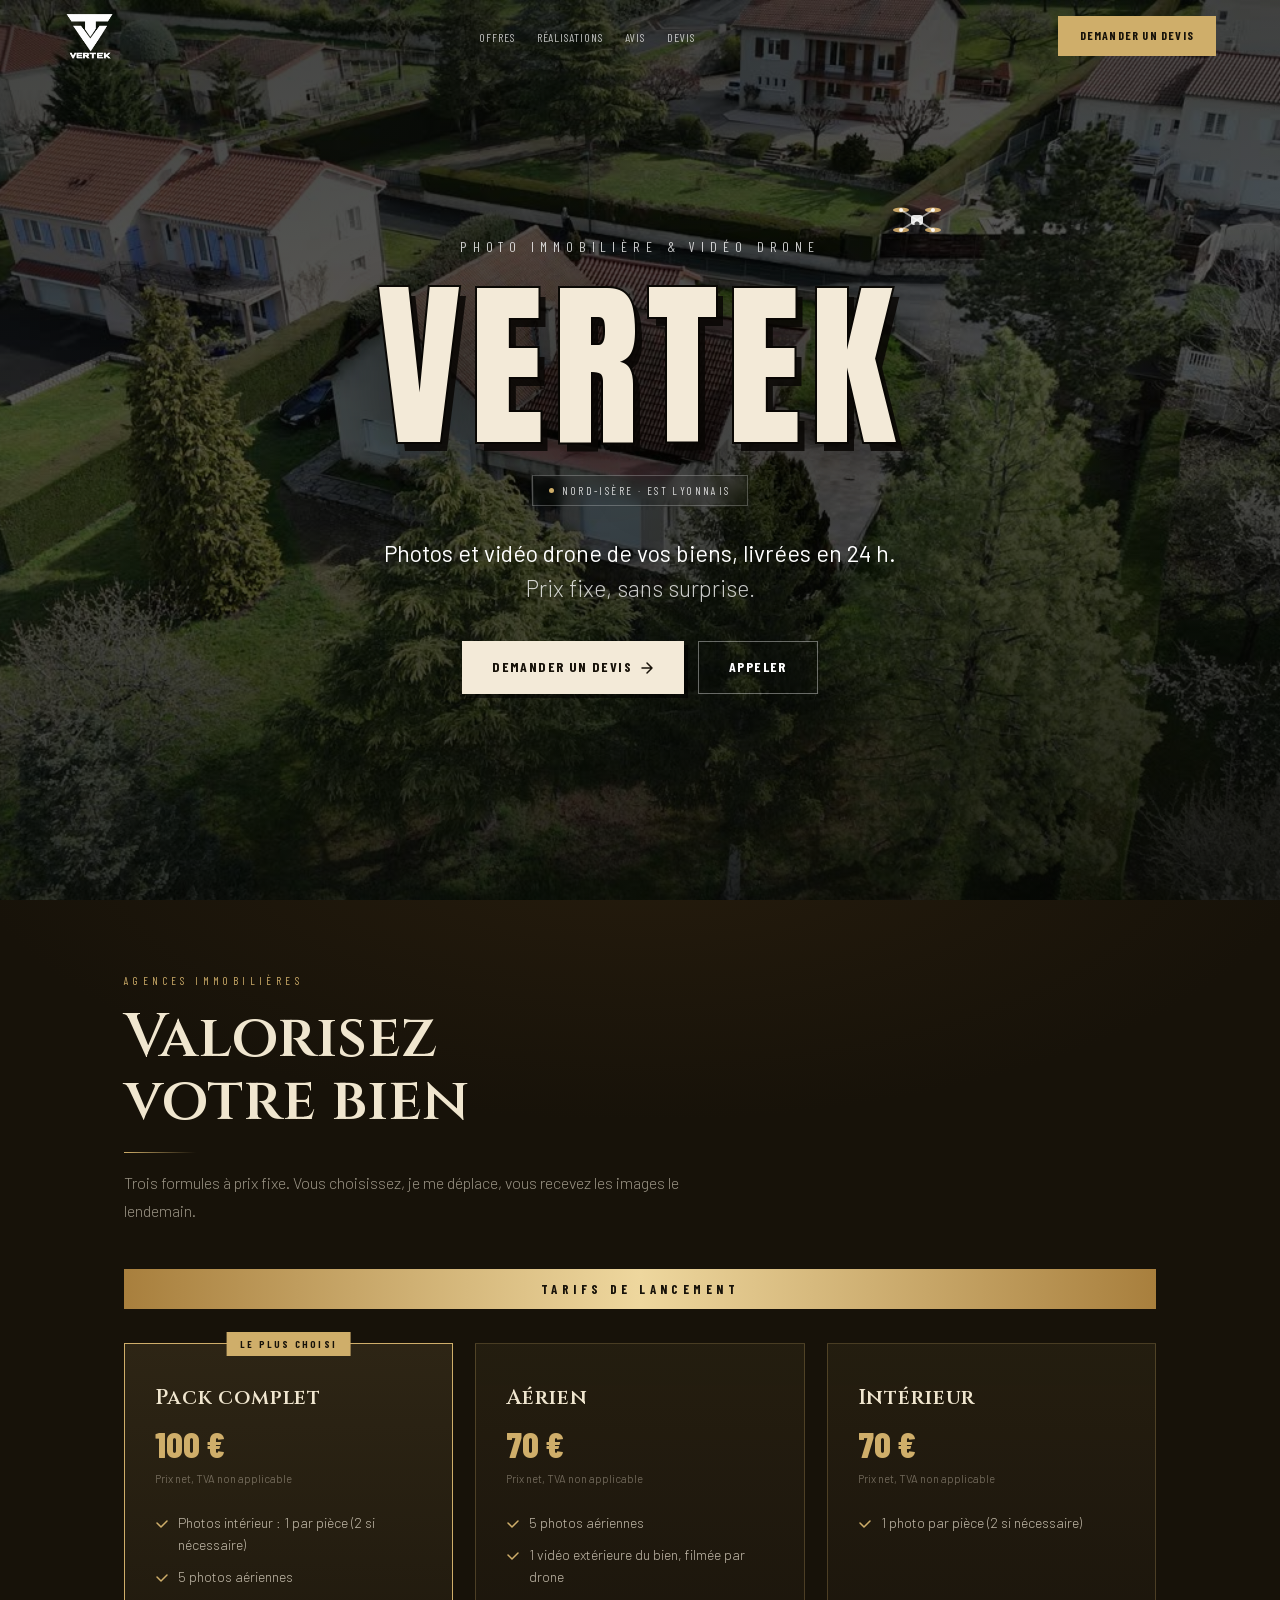
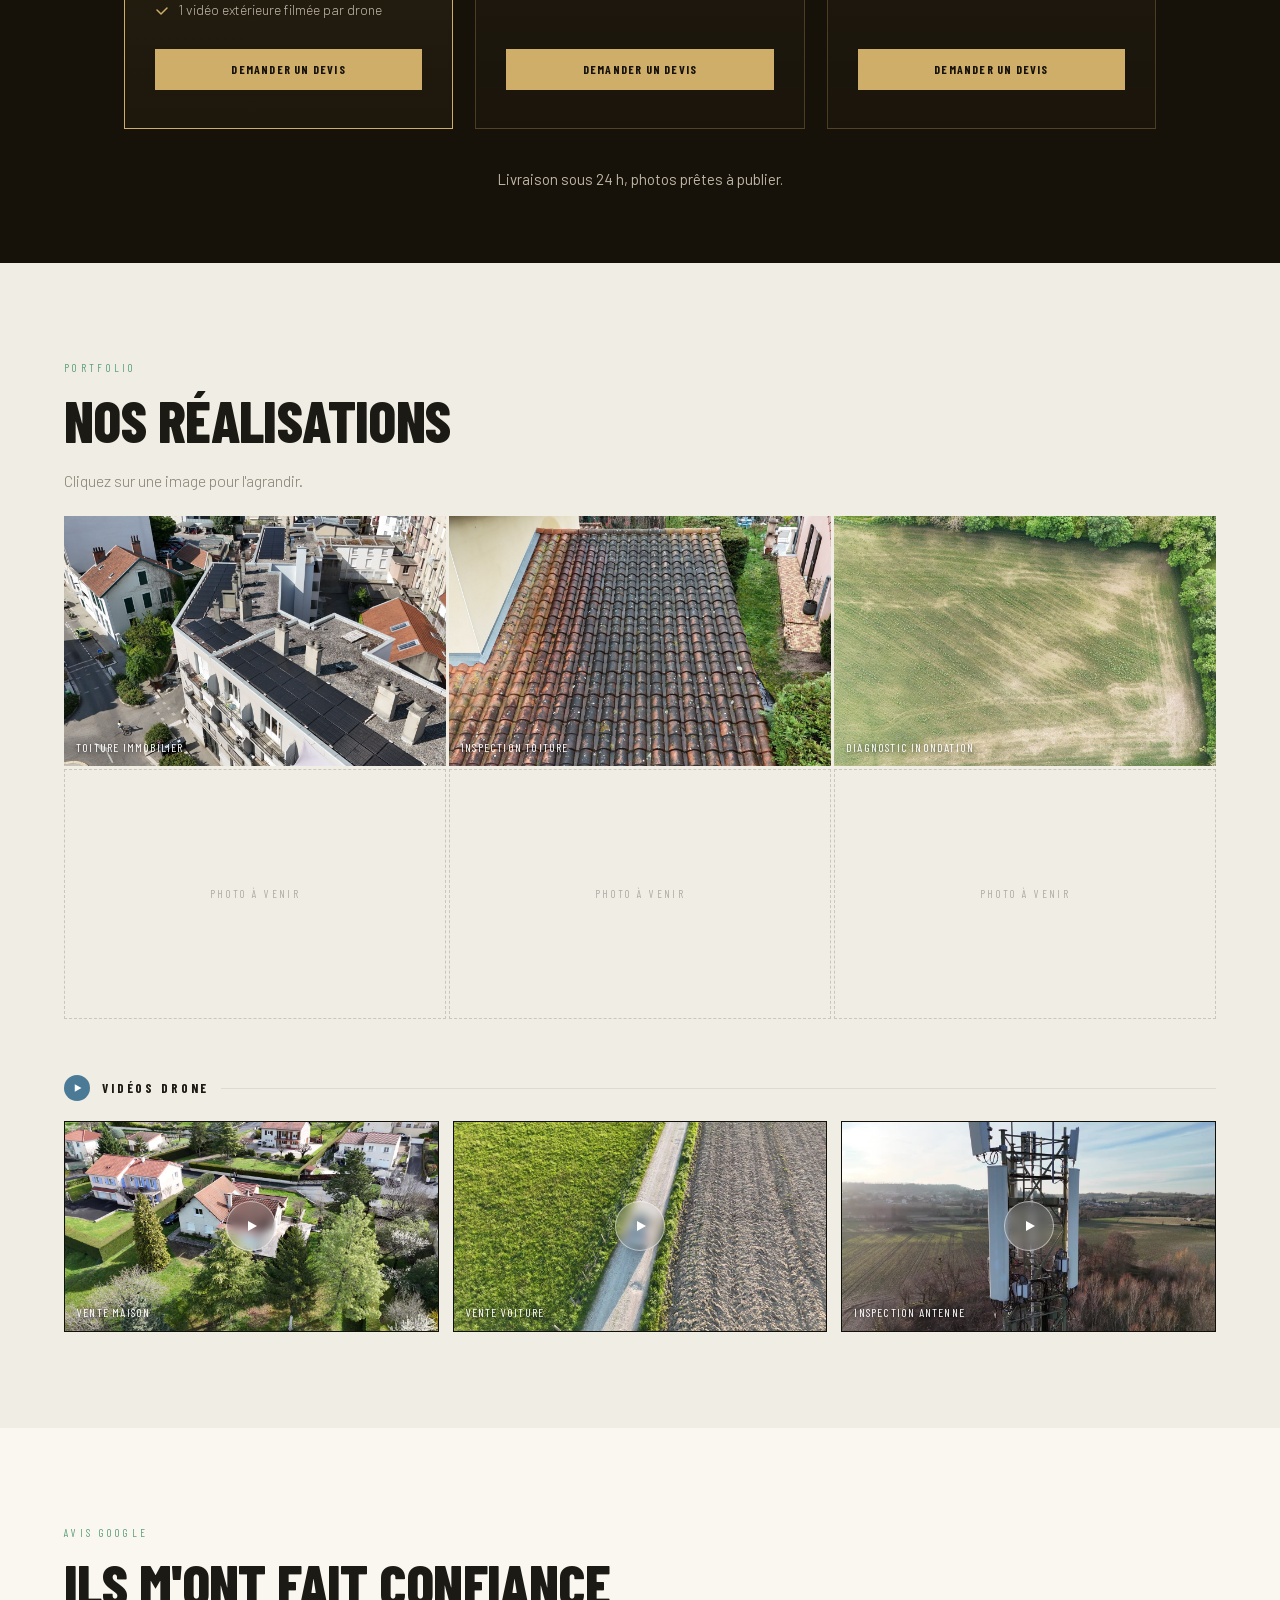
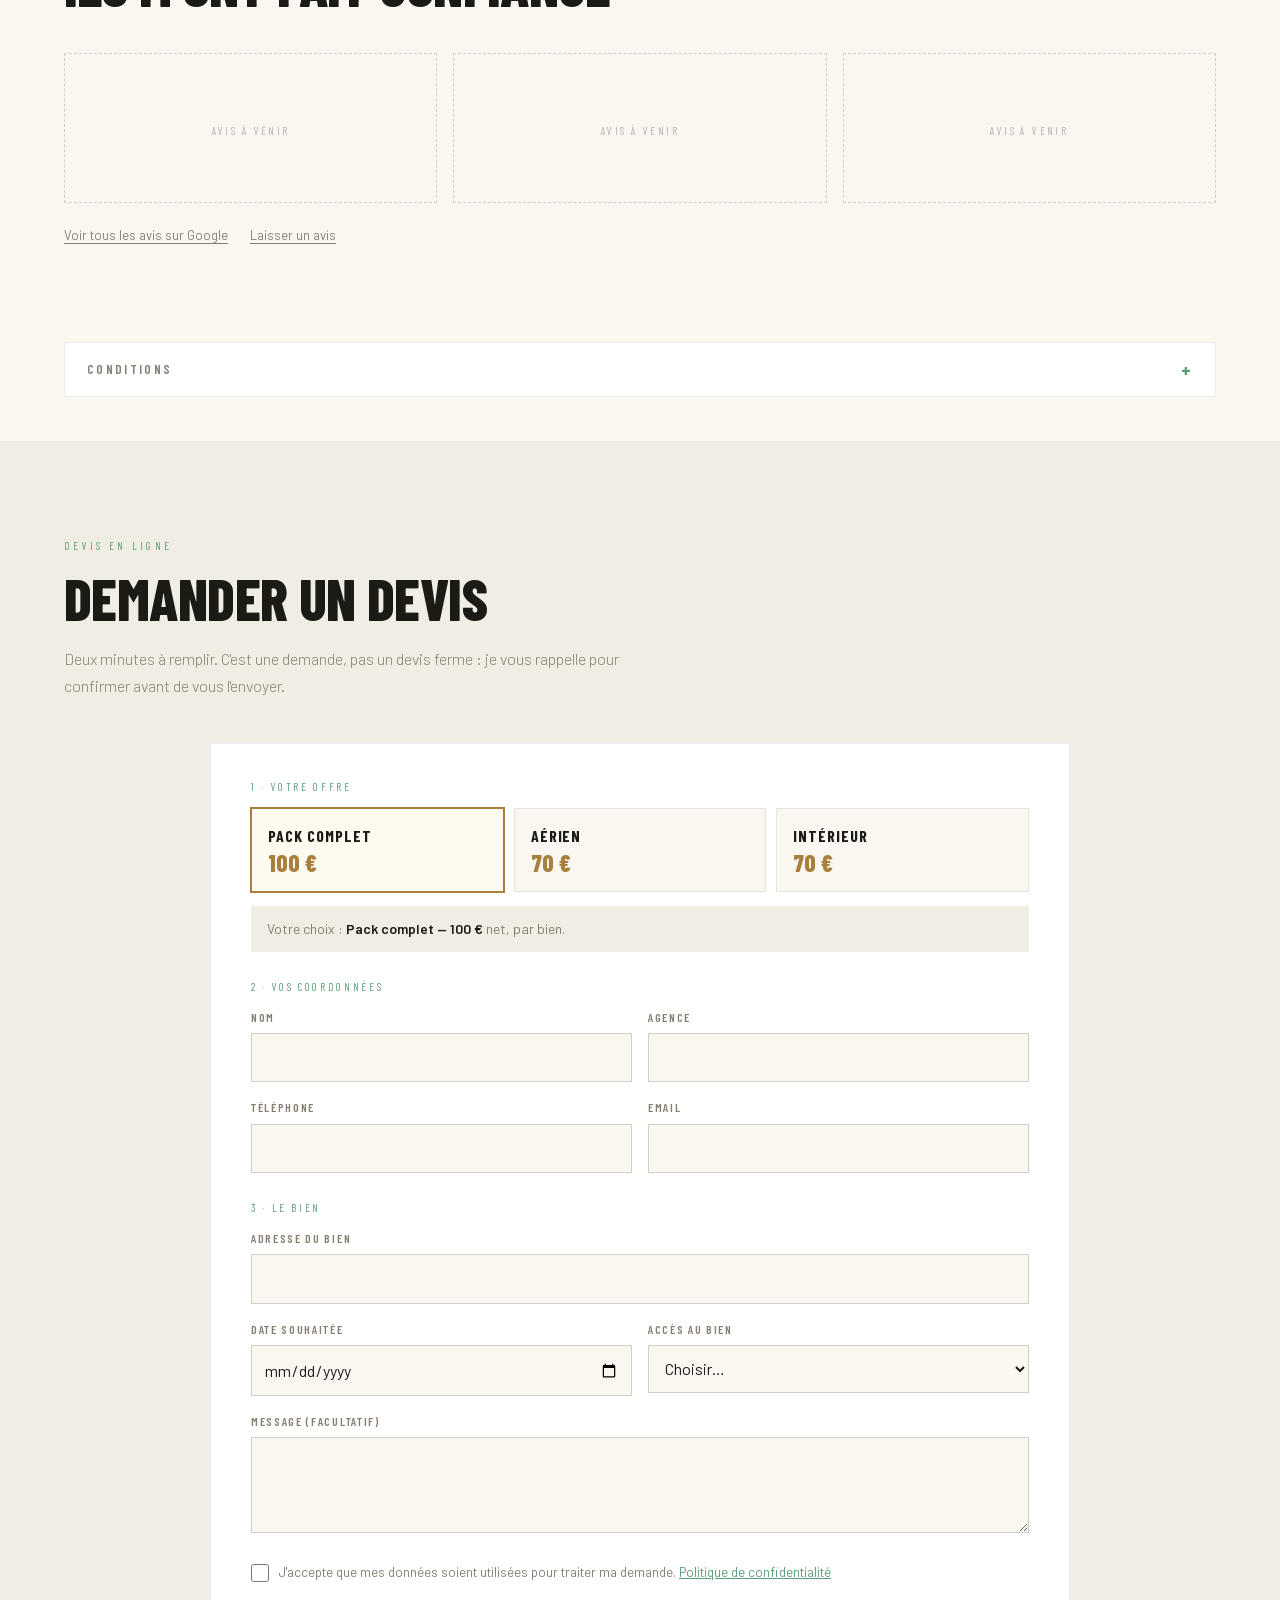
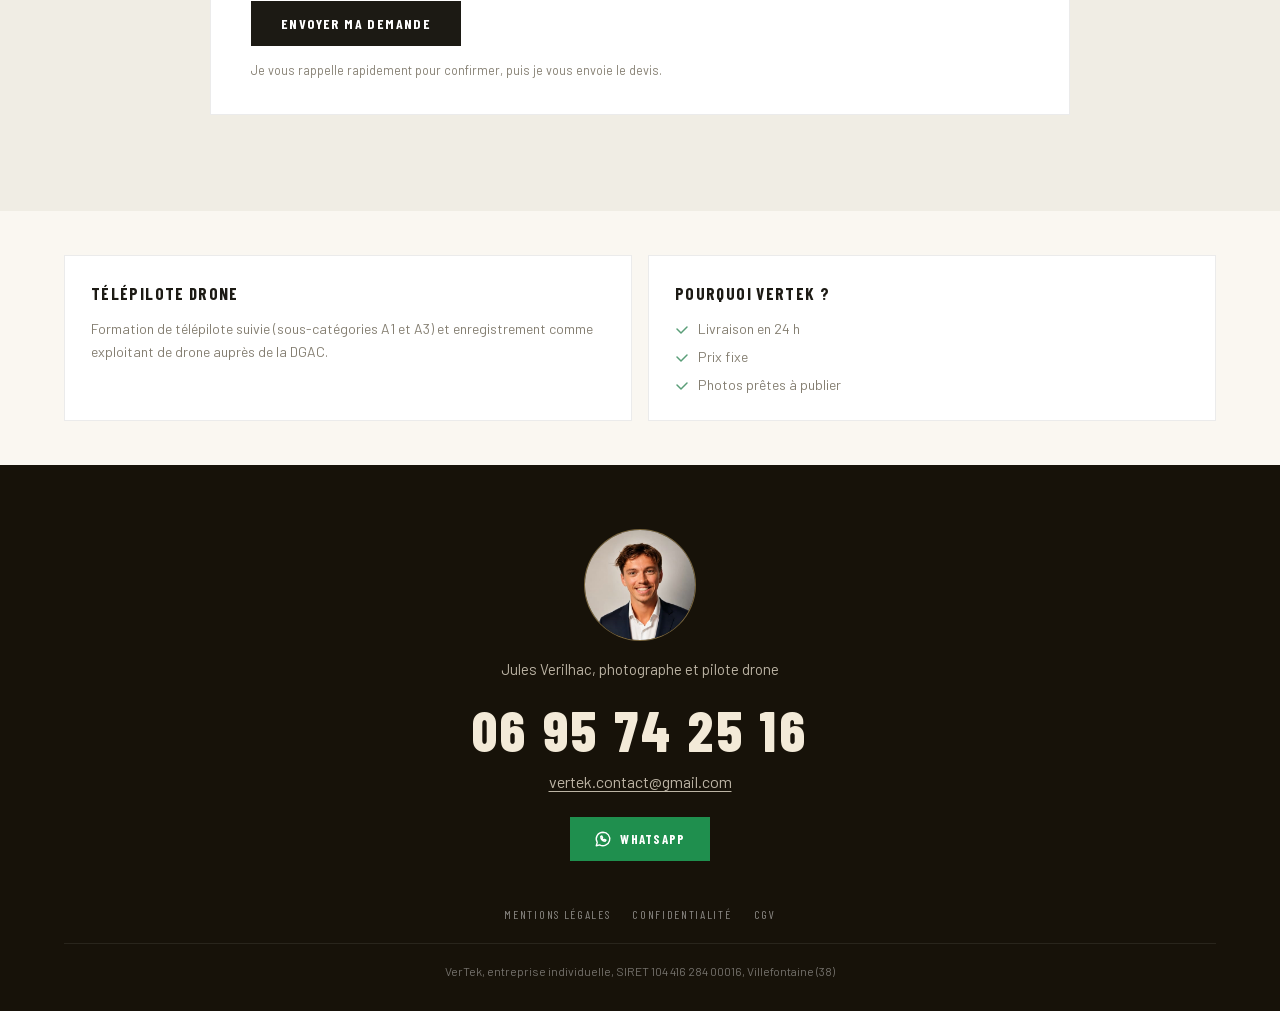
==== commit d14f780c: "Update index.html" ====
--- a/index.html
+++ b/index.html
@@ -152,27 +152,6 @@
   <div class="lux-launch"><span>Tarifs de lancement</span></div>
 
   <div class="lux-grid">
-    <div class="lux-card">
-      <h3 class="lux-name">Aérien</h3>
-      <div class="lux-price">70 €</div>
-      <div class="lux-tva">Prix net, TVA non applicable</div>
-      <div class="lux-inc">
-        <span><span class="ck"><svg width="14" height="14" viewBox="0 0 14 14" fill="none"><path d="M2 7l4 4 6-6" stroke="currentColor" stroke-width="1.5" stroke-linecap="round" stroke-linejoin="round"/></svg></span>5 photos aériennes</span>
-        <span><span class="ck"><svg width="14" height="14" viewBox="0 0 14 14" fill="none"><path d="M2 7l4 4 6-6" stroke="currentColor" stroke-width="1.5" stroke-linecap="round" stroke-linejoin="round"/></svg></span>1 vidéo extérieure du bien, filmée par drone</span>
-      </div>
-      <a href="#devis" class="btn btn-gold" data-offre="aerien">Demander un devis</a>
-    </div>
-
-    <div class="lux-card">
-      <h3 class="lux-name">Intérieur</h3>
-      <div class="lux-price">70 €</div>
-      <div class="lux-tva">Prix net, TVA non applicable</div>
-      <div class="lux-inc">
-        <span><span class="ck"><svg width="14" height="14" viewBox="0 0 14 14" fill="none"><path d="M2 7l4 4 6-6" stroke="currentColor" stroke-width="1.5" stroke-linecap="round" stroke-linejoin="round"/></svg></span>1 photo par pièce (2 si nécessaire)</span>
-      </div>
-      <a href="#devis" class="btn btn-gold" data-offre="interieur">Demander un devis</a>
-    </div>
-
     <div class="lux-card feat">
       <div class="lux-tag">Le plus choisi</div>
       <h3 class="lux-name">Pack complet</h3>
@@ -184,6 +163,27 @@
         <span><span class="ck"><svg width="14" height="14" viewBox="0 0 14 14" fill="none"><path d="M2 7l4 4 6-6" stroke="currentColor" stroke-width="1.5" stroke-linecap="round" stroke-linejoin="round"/></svg></span>1 vidéo extérieure filmée par drone</span>
       </div>
       <a href="#devis" class="btn btn-gold" data-offre="pack">Demander un devis</a>
+    </div>
+
+    <div class="lux-card">
+      <h3 class="lux-name">Aérien</h3>
+      <div class="lux-price">70 €</div>
+      <div class="lux-tva">Prix net, TVA non applicable</div>
+      <div class="lux-inc">
+        <span><span class="ck"><svg width="14" height="14" viewBox="0 0 14 14" fill="none"><path d="M2 7l4 4 6-6" stroke="currentColor" stroke-width="1.5" stroke-linecap="round" stroke-linejoin="round"/></svg></span>5 photos aériennes</span>
+        <span><span class="ck"><svg width="14" height="14" viewBox="0 0 14 14" fill="none"><path d="M2 7l4 4 6-6" stroke="currentColor" stroke-width="1.5" stroke-linecap="round" stroke-linejoin="round"/></svg></span>1 vidéo extérieure du bien, filmée par drone</span>
+      </div>
+      <a href="#devis" class="btn btn-gold" data-offre="aerien">Demander un devis</a>
+    </div>
+
+    <div class="lux-card">
+      <h3 class="lux-name">Intérieur</h3>
+      <div class="lux-price">70 €</div>
+      <div class="lux-tva">Prix net, TVA non applicable</div>
+      <div class="lux-inc">
+        <span><span class="ck"><svg width="14" height="14" viewBox="0 0 14 14" fill="none"><path d="M2 7l4 4 6-6" stroke="currentColor" stroke-width="1.5" stroke-linecap="round" stroke-linejoin="round"/></svg></span>1 photo par pièce (2 si nécessaire)</span>
+      </div>
+      <a href="#devis" class="btn btn-gold" data-offre="interieur">Demander un devis</a>
     </div>
   </div>
 
@@ -279,9 +279,9 @@
       <fieldset>
         <legend class="f-legend">1 · Votre offre</legend>
         <div class="f-offres">
-          <label class="f-offre"><input type="radio" name="offre" value="Aérien — 70 €" data-id="aerien" data-nom="Aérien" data-prix="70" required /><span><b>Aérien</b><i>70 €</i></span></label>
+          <label class="f-offre"><input type="radio" name="offre" value="Pack complet — 100 €" data-id="pack" data-nom="Pack complet" data-prix="100" required checked /><span><b>Pack complet</b><i>100 €</i></span></label>
+          <label class="f-offre"><input type="radio" name="offre" value="Aérien — 70 €" data-id="aerien" data-nom="Aérien" data-prix="70" /><span><b>Aérien</b><i>70 €</i></span></label>
           <label class="f-offre"><input type="radio" name="offre" value="Intérieur — 70 €" data-id="interieur" data-nom="Intérieur" data-prix="70" /><span><b>Intérieur</b><i>70 €</i></span></label>
-          <label class="f-offre"><input type="radio" name="offre" value="Pack complet — 100 €" data-id="pack" data-nom="Pack complet" data-prix="100" checked /><span><b>Pack complet</b><i>100 €</i></span></label>
         </div>
       </fieldset>
       <p class="f-recap" id="f-recap" aria-live="polite">Votre choix : <strong>Pack complet — 100 €</strong> net, par bien.</p>
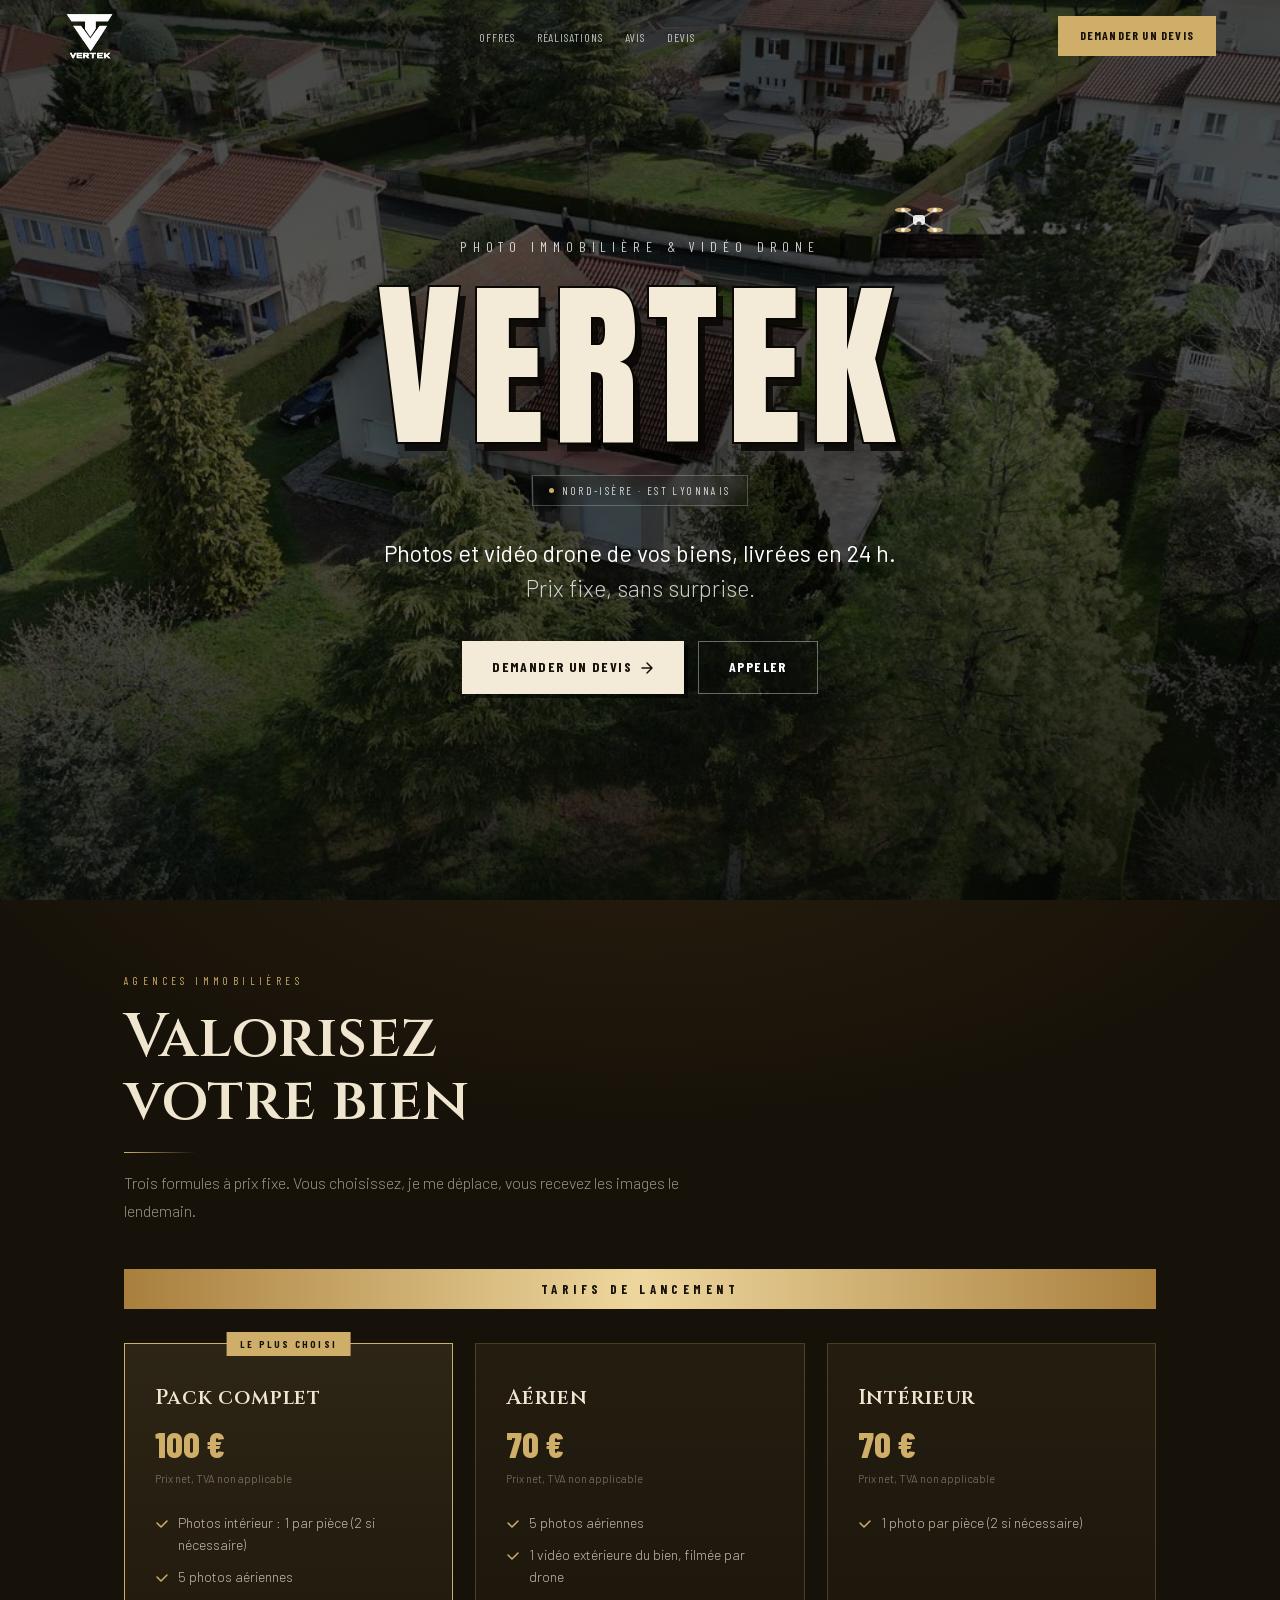
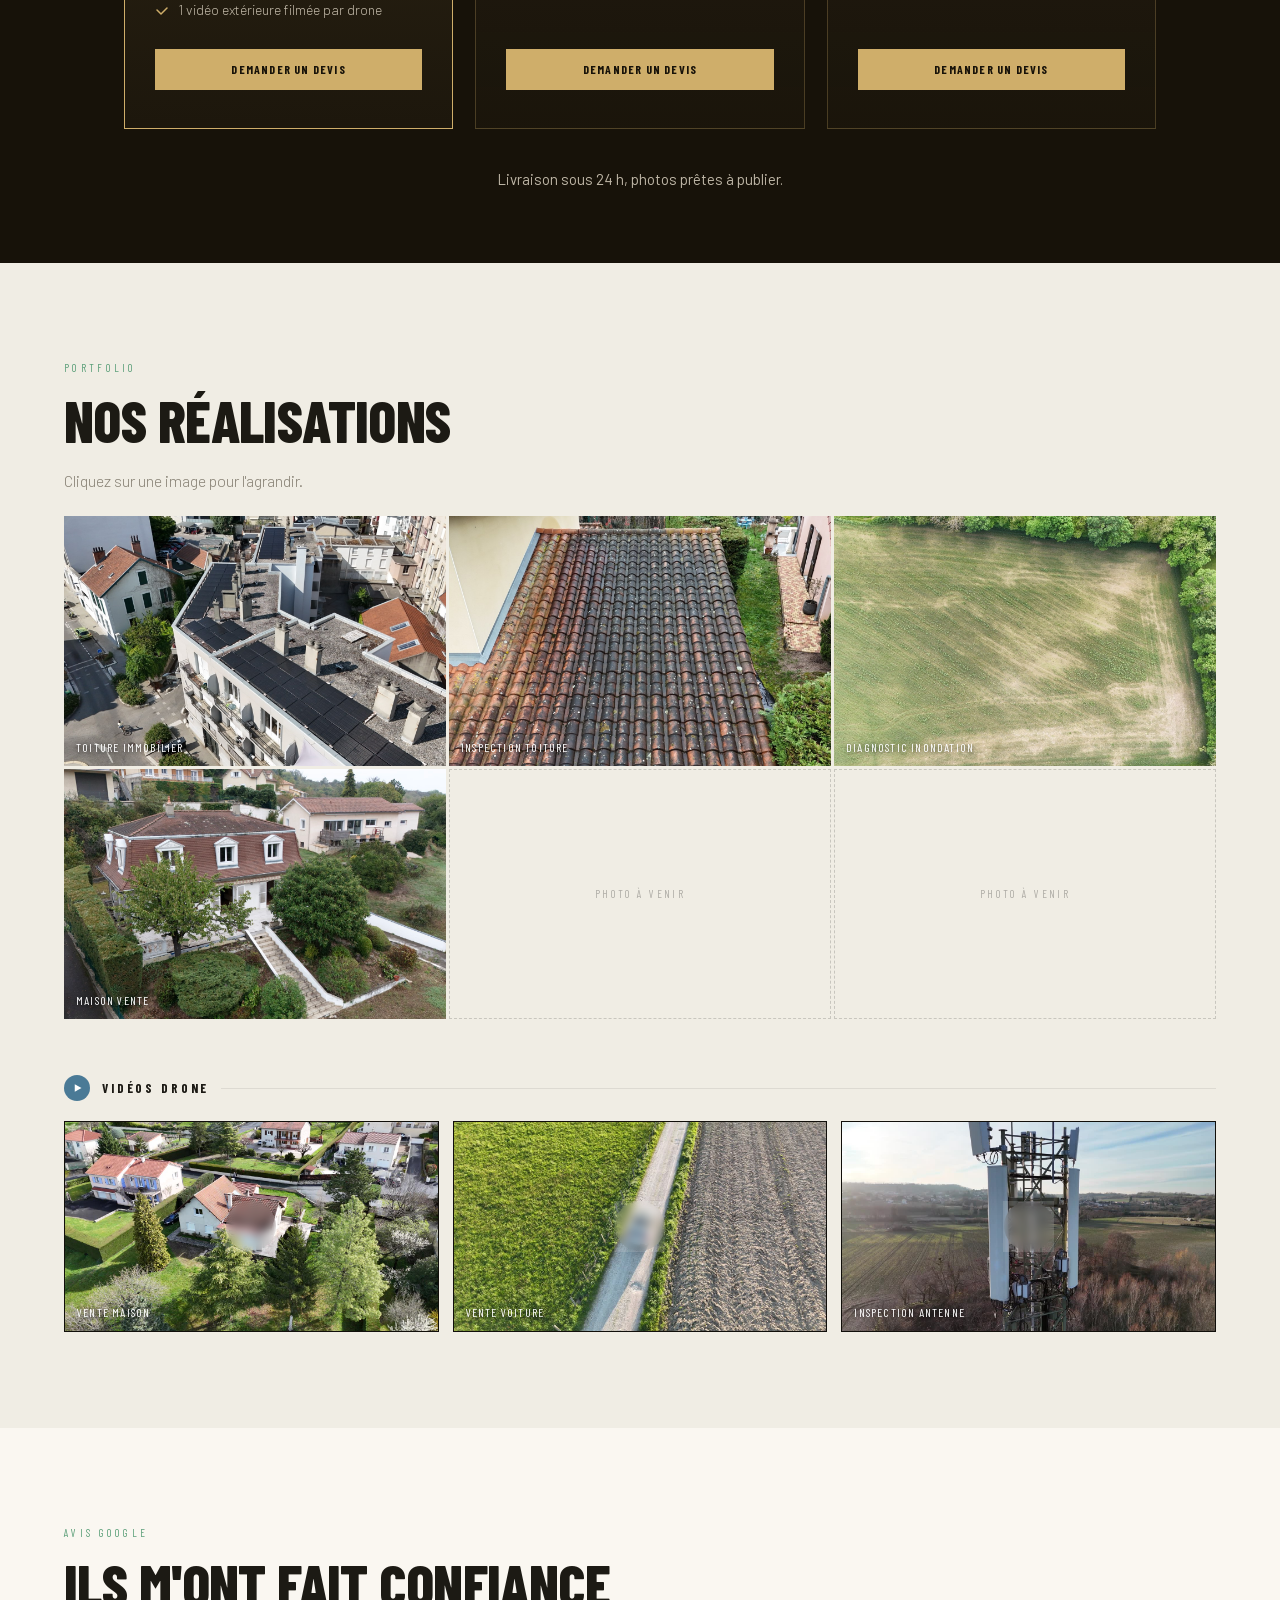
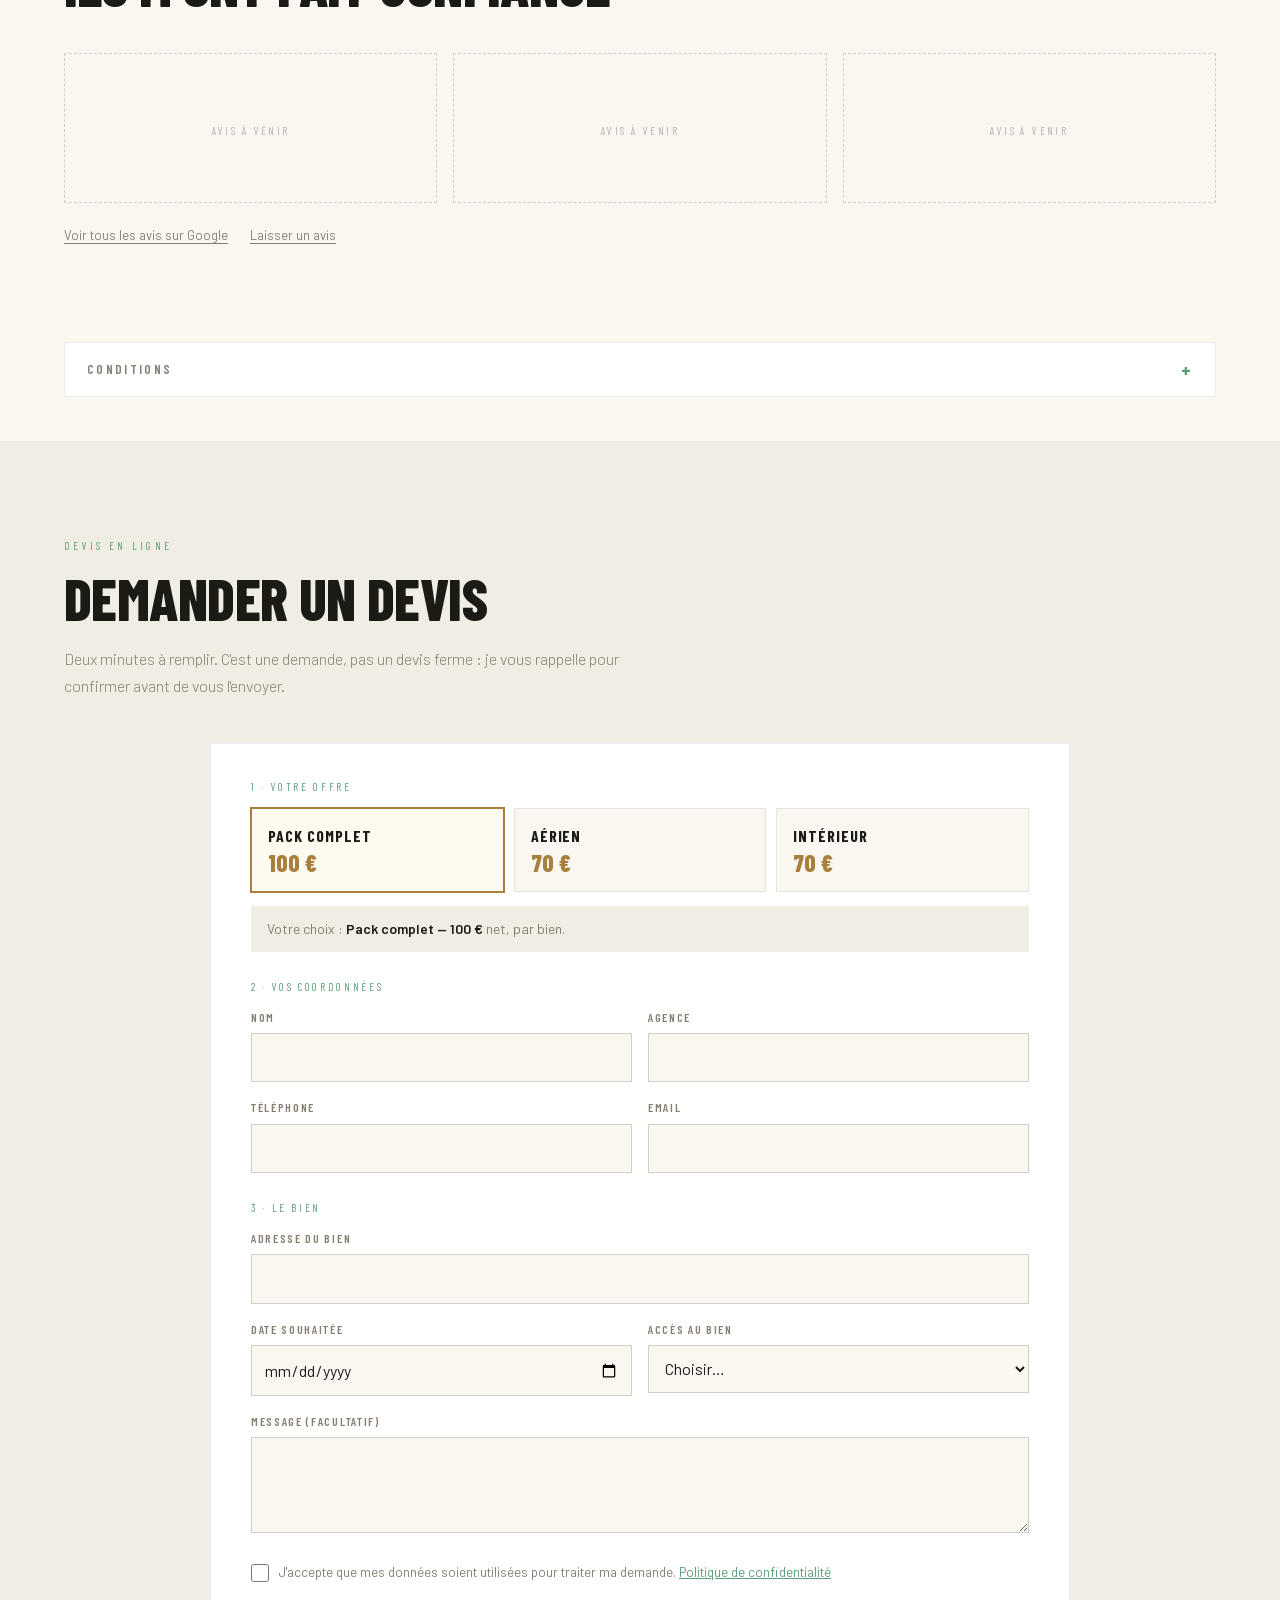
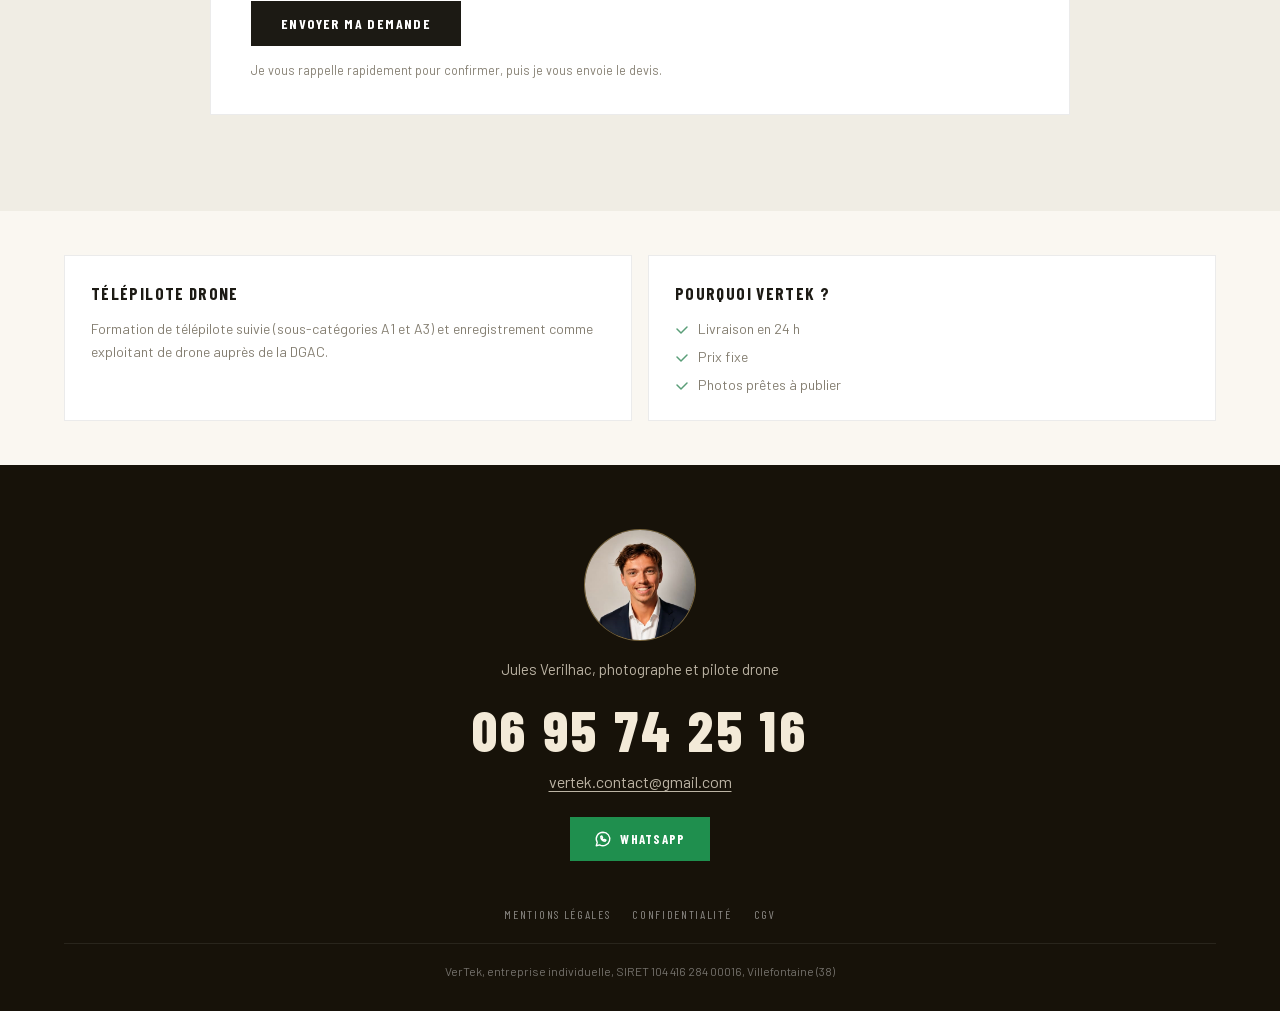
==== commit ef46237e: "Ajoute la photo Maison vente dans les réalisations Co-Authored-By: Claude Opus 5.5 <noreply@anthropi" ====
--- a/index.html
+++ b/index.html
@@ -205,7 +205,7 @@
       <div class="lib-cell" data-photo="/realisations/photo-1.jpg" data-titre="Toiture immobilier"></div>
       <div class="lib-cell" data-photo="/realisations/photo-2.jpg" data-titre="Inspection toiture"></div>
       <div class="lib-cell" data-photo="/realisations/photo-3.jpg" data-titre="Diagnostic inondation"></div>
-      <div class="lib-cell" data-photo="/realisations/photo-4.jpg"></div>
+      <div class="lib-cell" data-photo="/realisations/photo-4.jpg" data-titre="Maison vente"></div>
       <div class="lib-cell" data-photo="/realisations/photo-5.jpg"></div>
       <div class="lib-cell" data-photo="/realisations/photo-6.jpg"></div>
     </div>
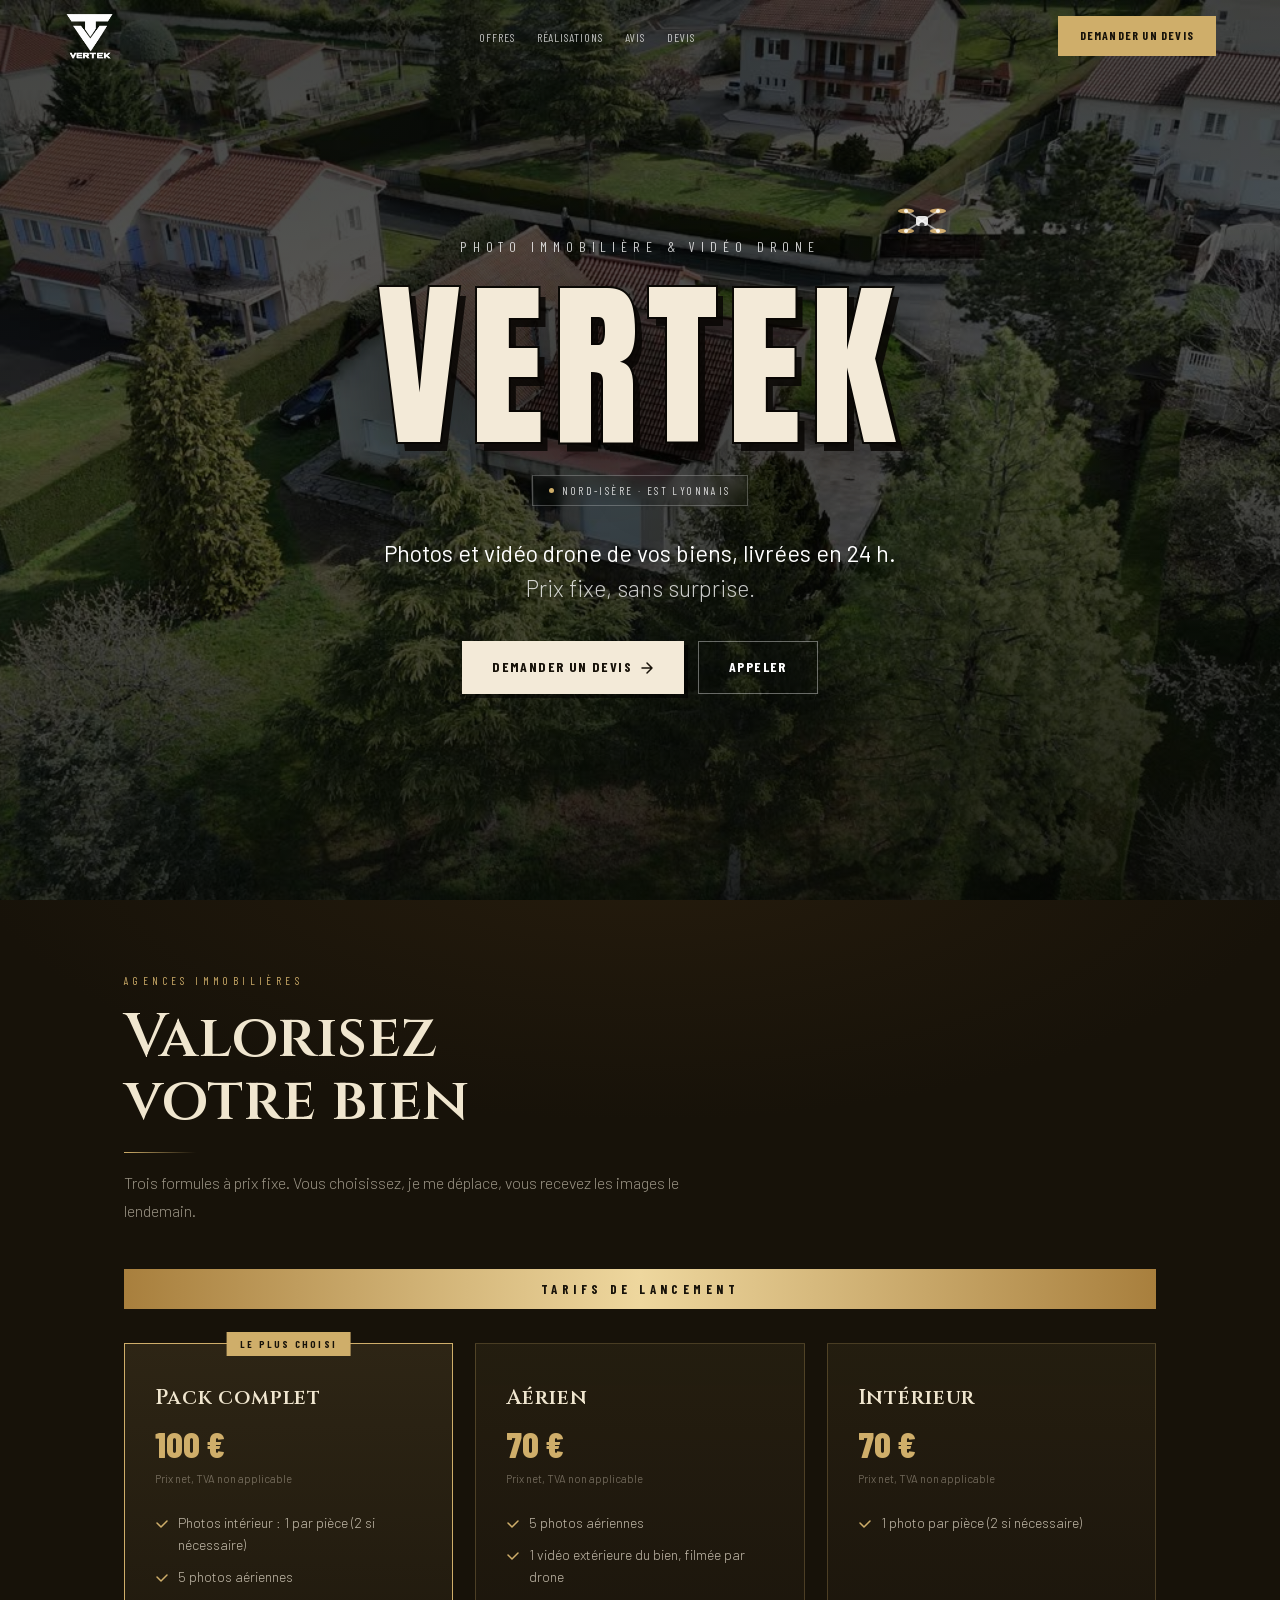
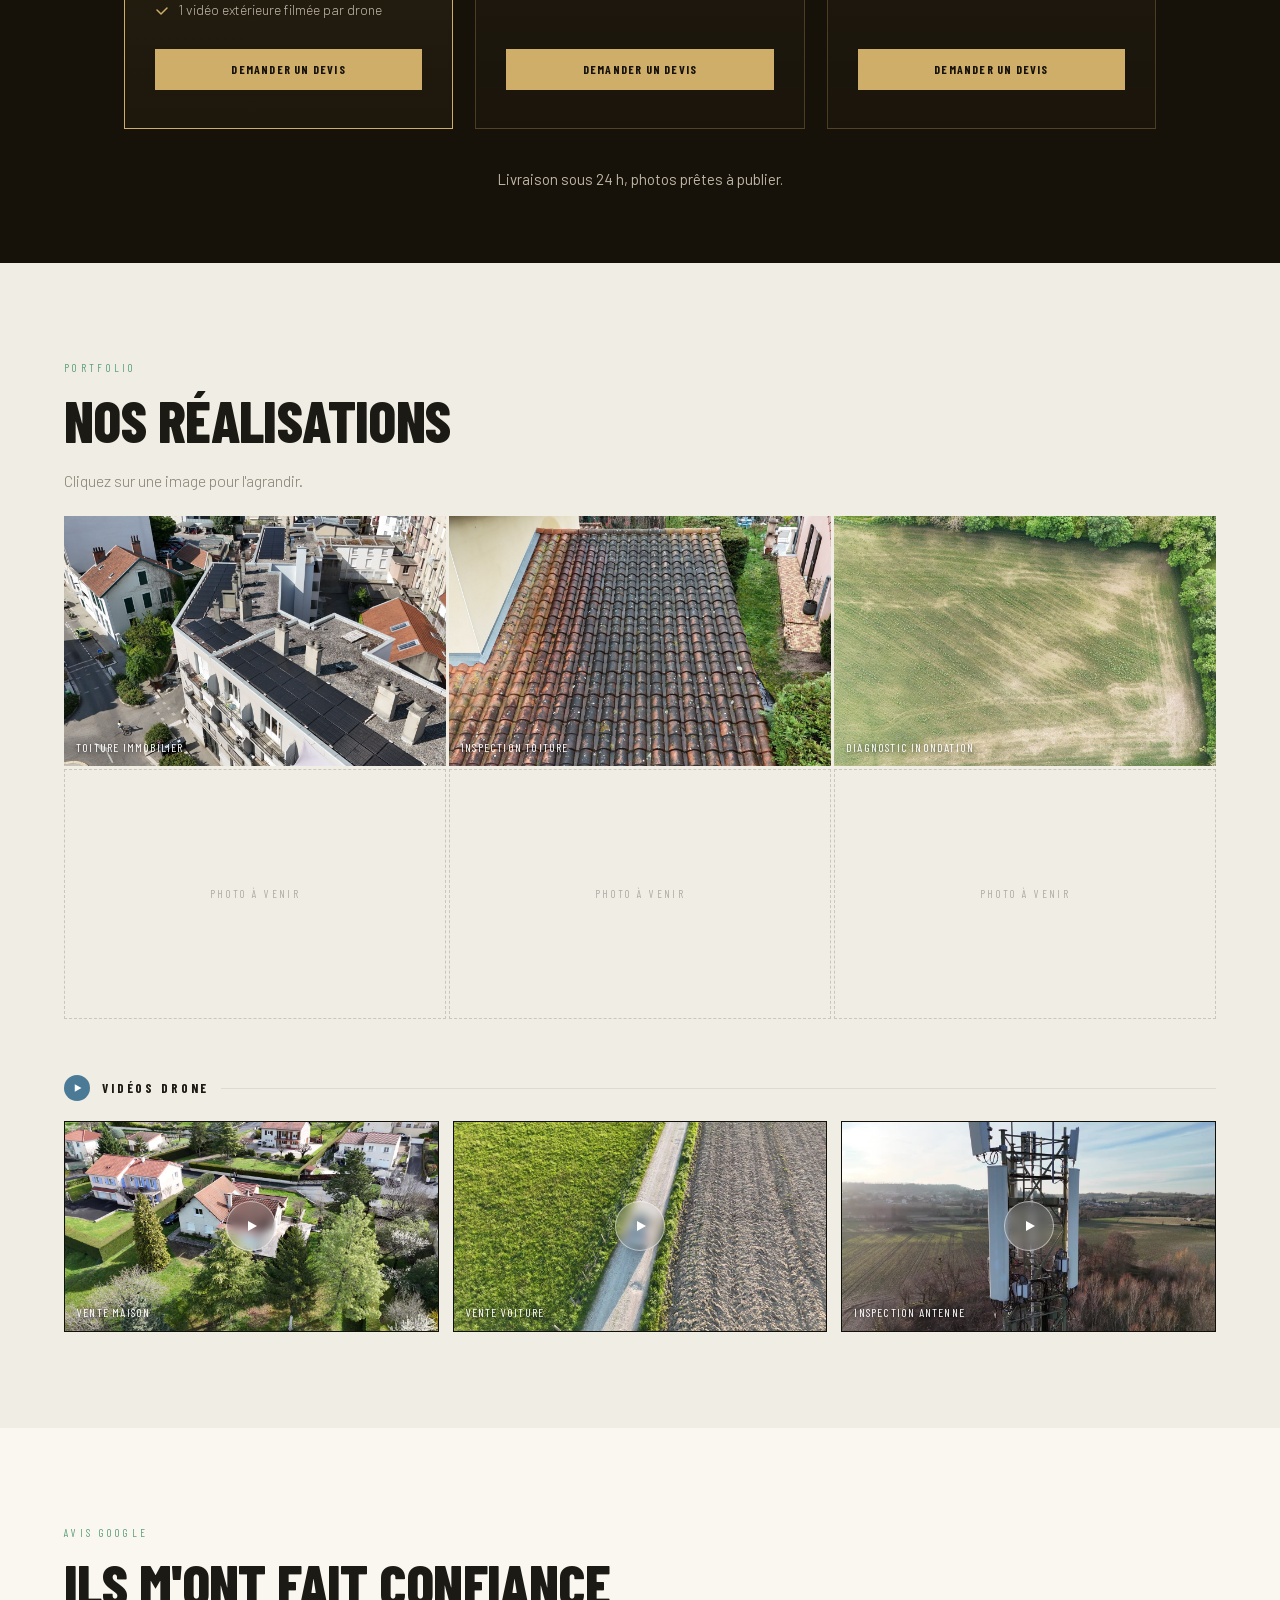
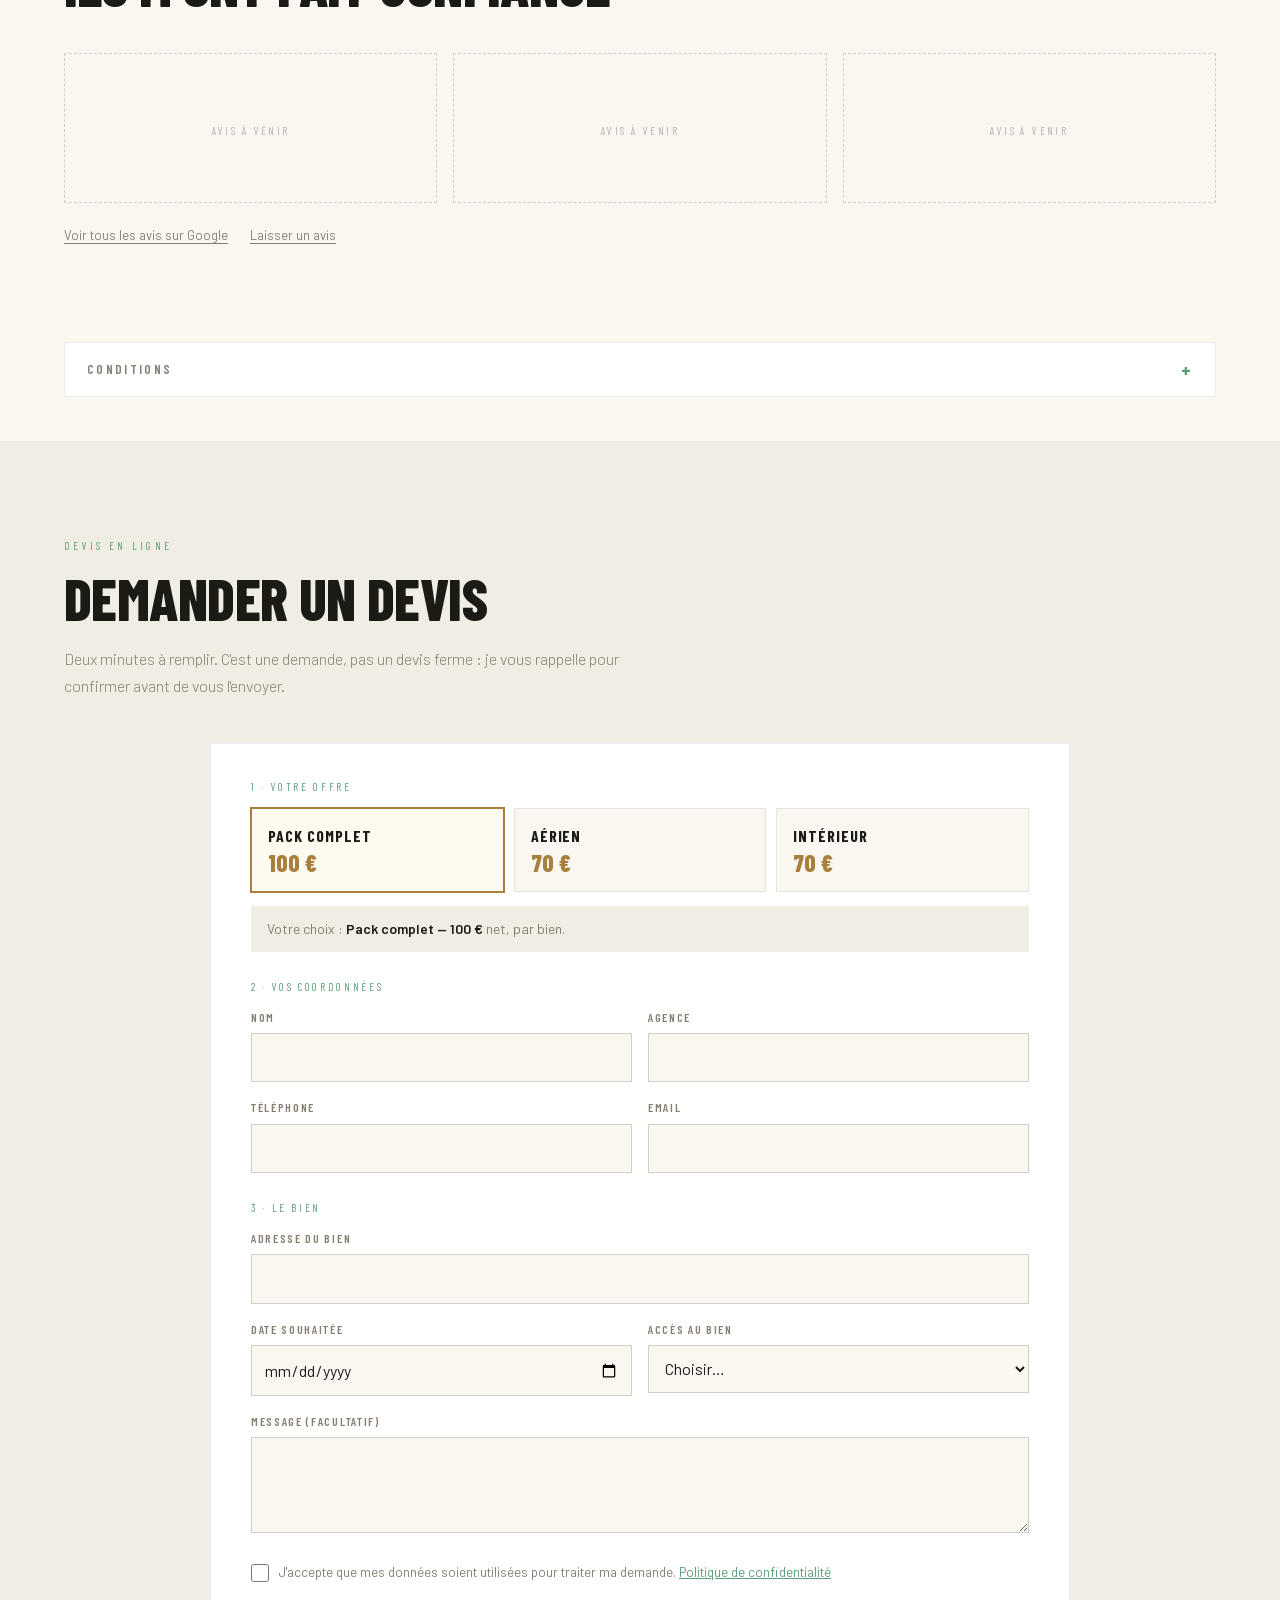
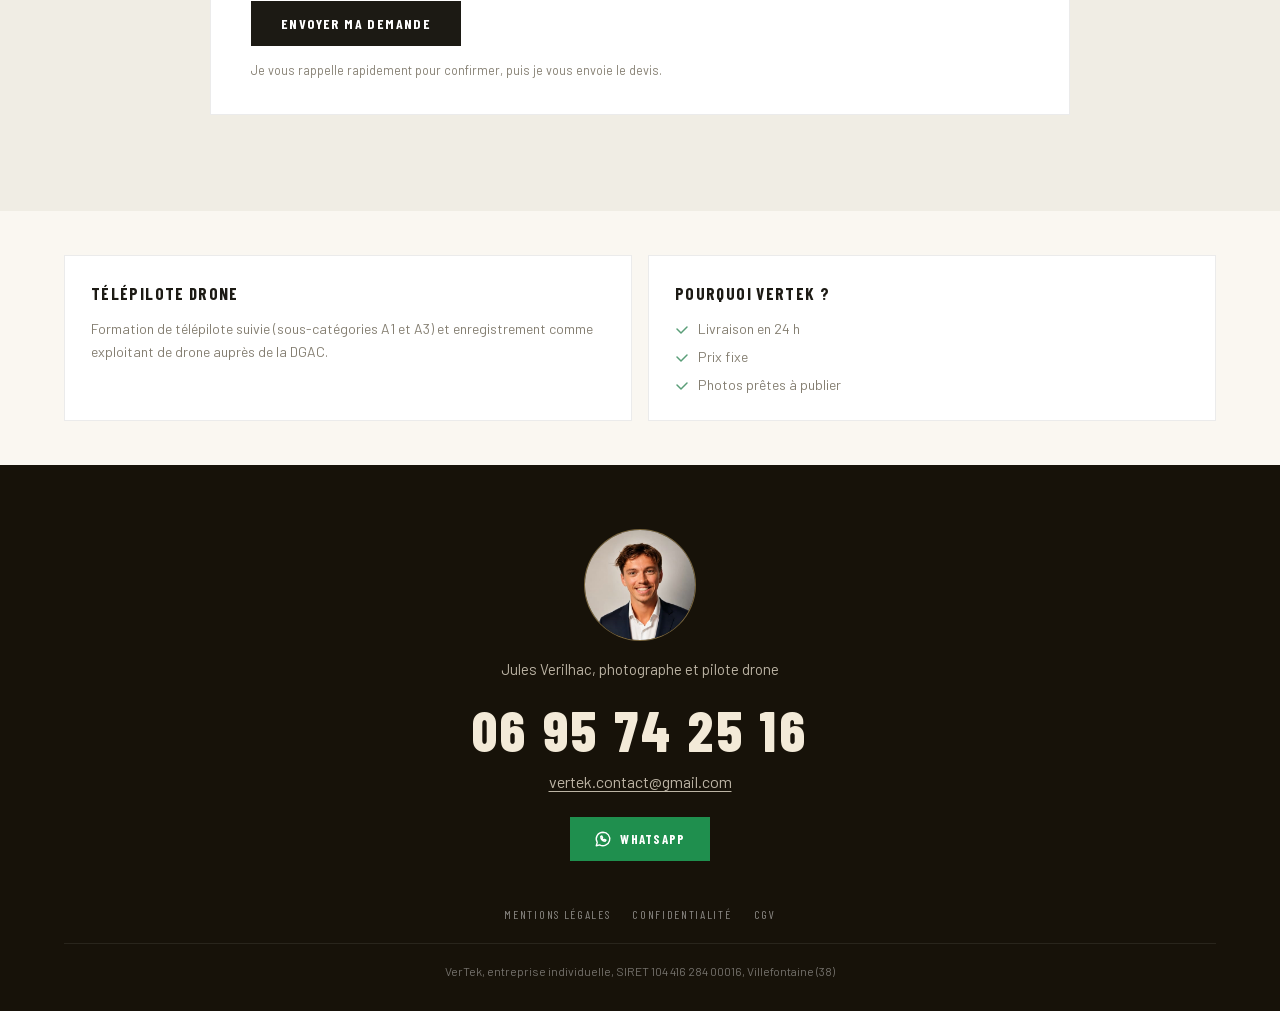
==== commit c67c3c83: "Retire la photo Maison vente des réalisations Co-Authored-By: Claude Opus 5.5 <noreply@anthropic.com" ====
--- a/index.html
+++ b/index.html
@@ -205,7 +205,7 @@
       <div class="lib-cell" data-photo="/realisations/photo-1.jpg" data-titre="Toiture immobilier"></div>
       <div class="lib-cell" data-photo="/realisations/photo-2.jpg" data-titre="Inspection toiture"></div>
       <div class="lib-cell" data-photo="/realisations/photo-3.jpg" data-titre="Diagnostic inondation"></div>
-      <div class="lib-cell" data-photo="/realisations/photo-4.jpg" data-titre="Maison vente"></div>
+      <div class="lib-cell" data-photo="/realisations/photo-4.jpg"></div>
       <div class="lib-cell" data-photo="/realisations/photo-5.jpg"></div>
       <div class="lib-cell" data-photo="/realisations/photo-6.jpg"></div>
     </div>
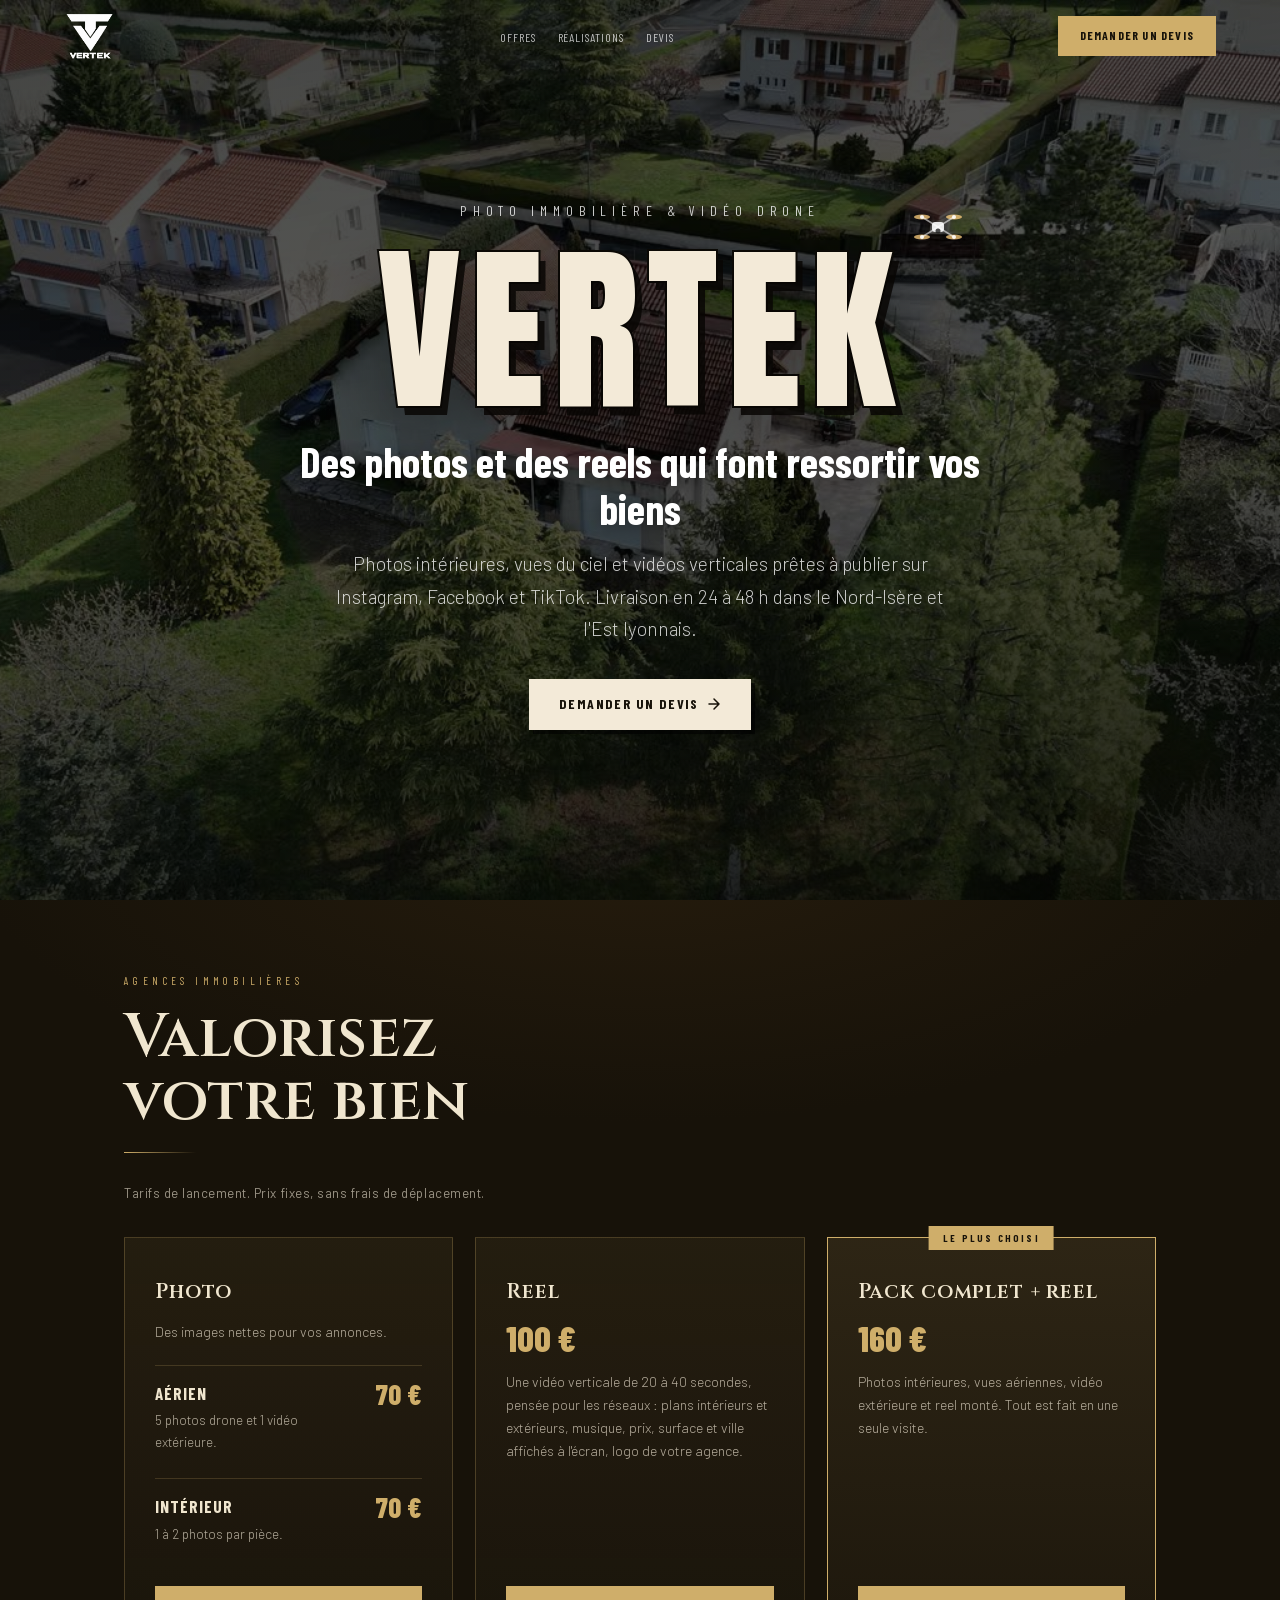
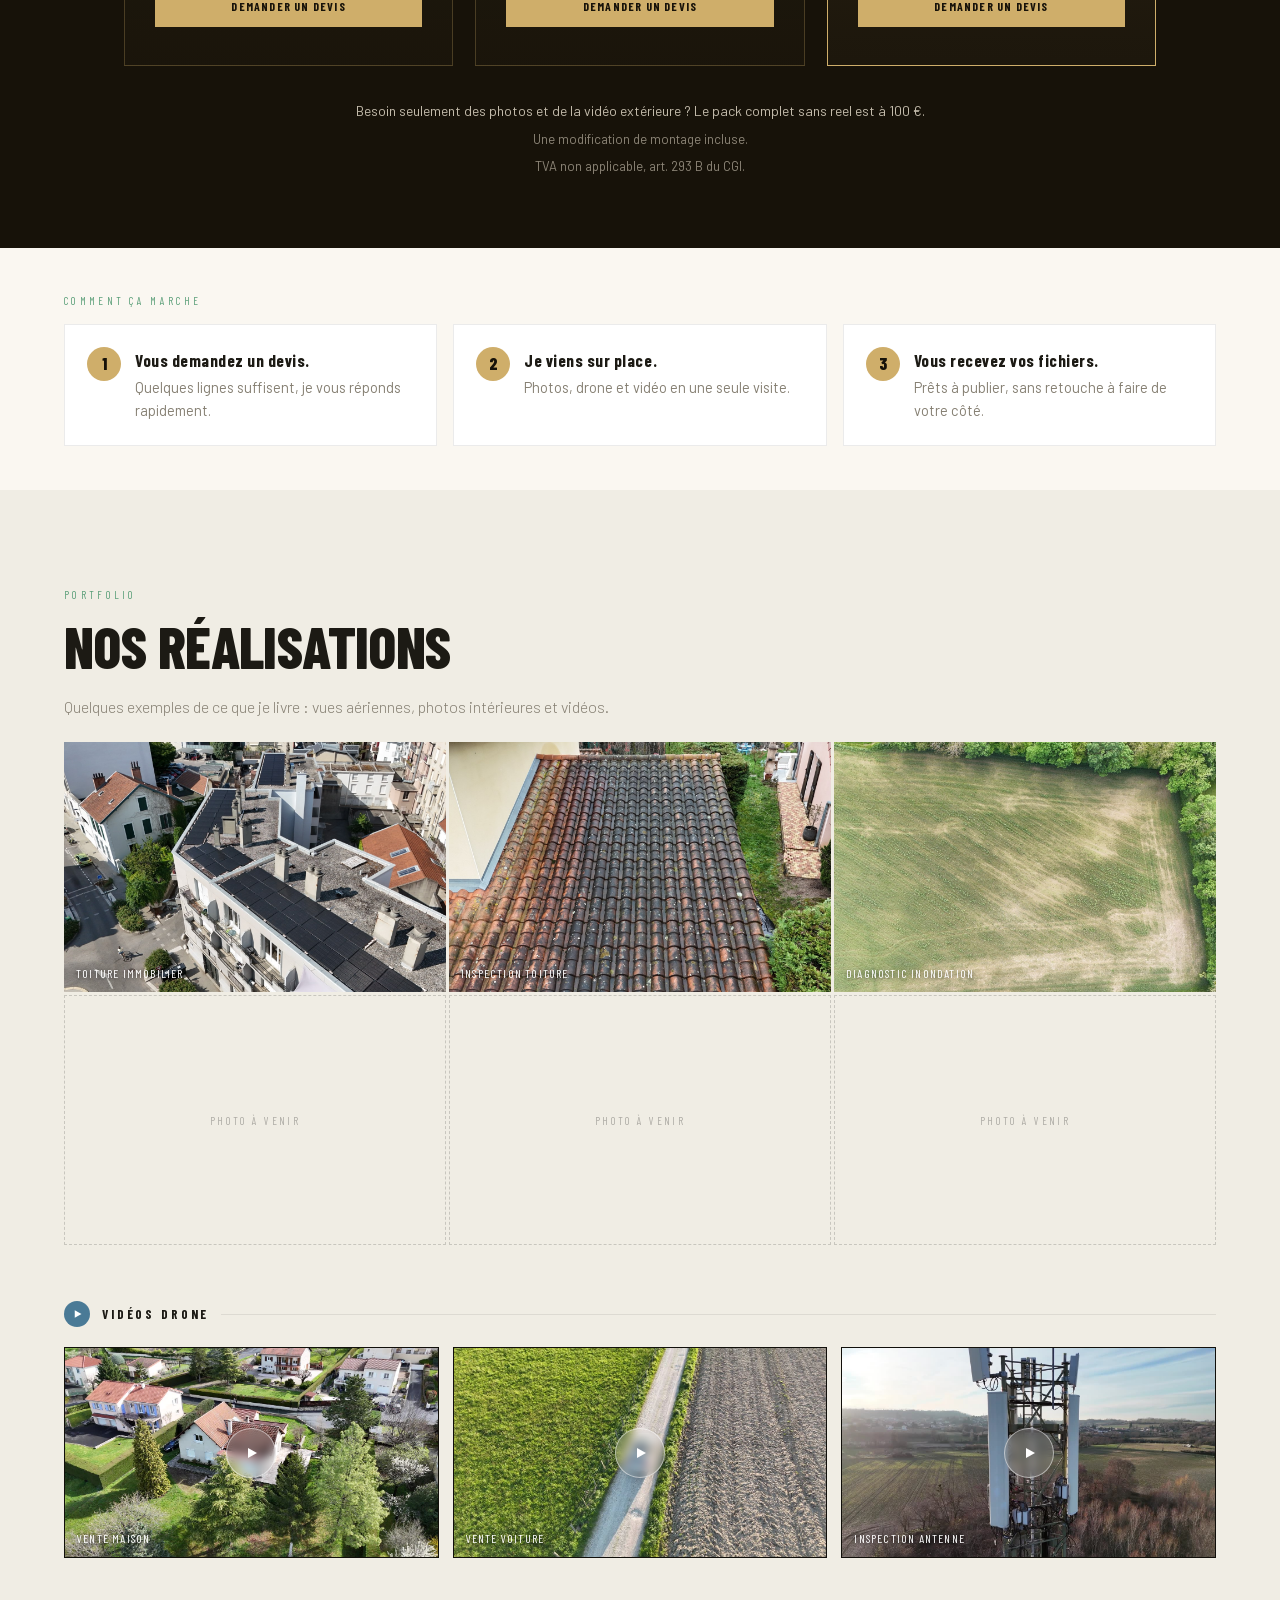
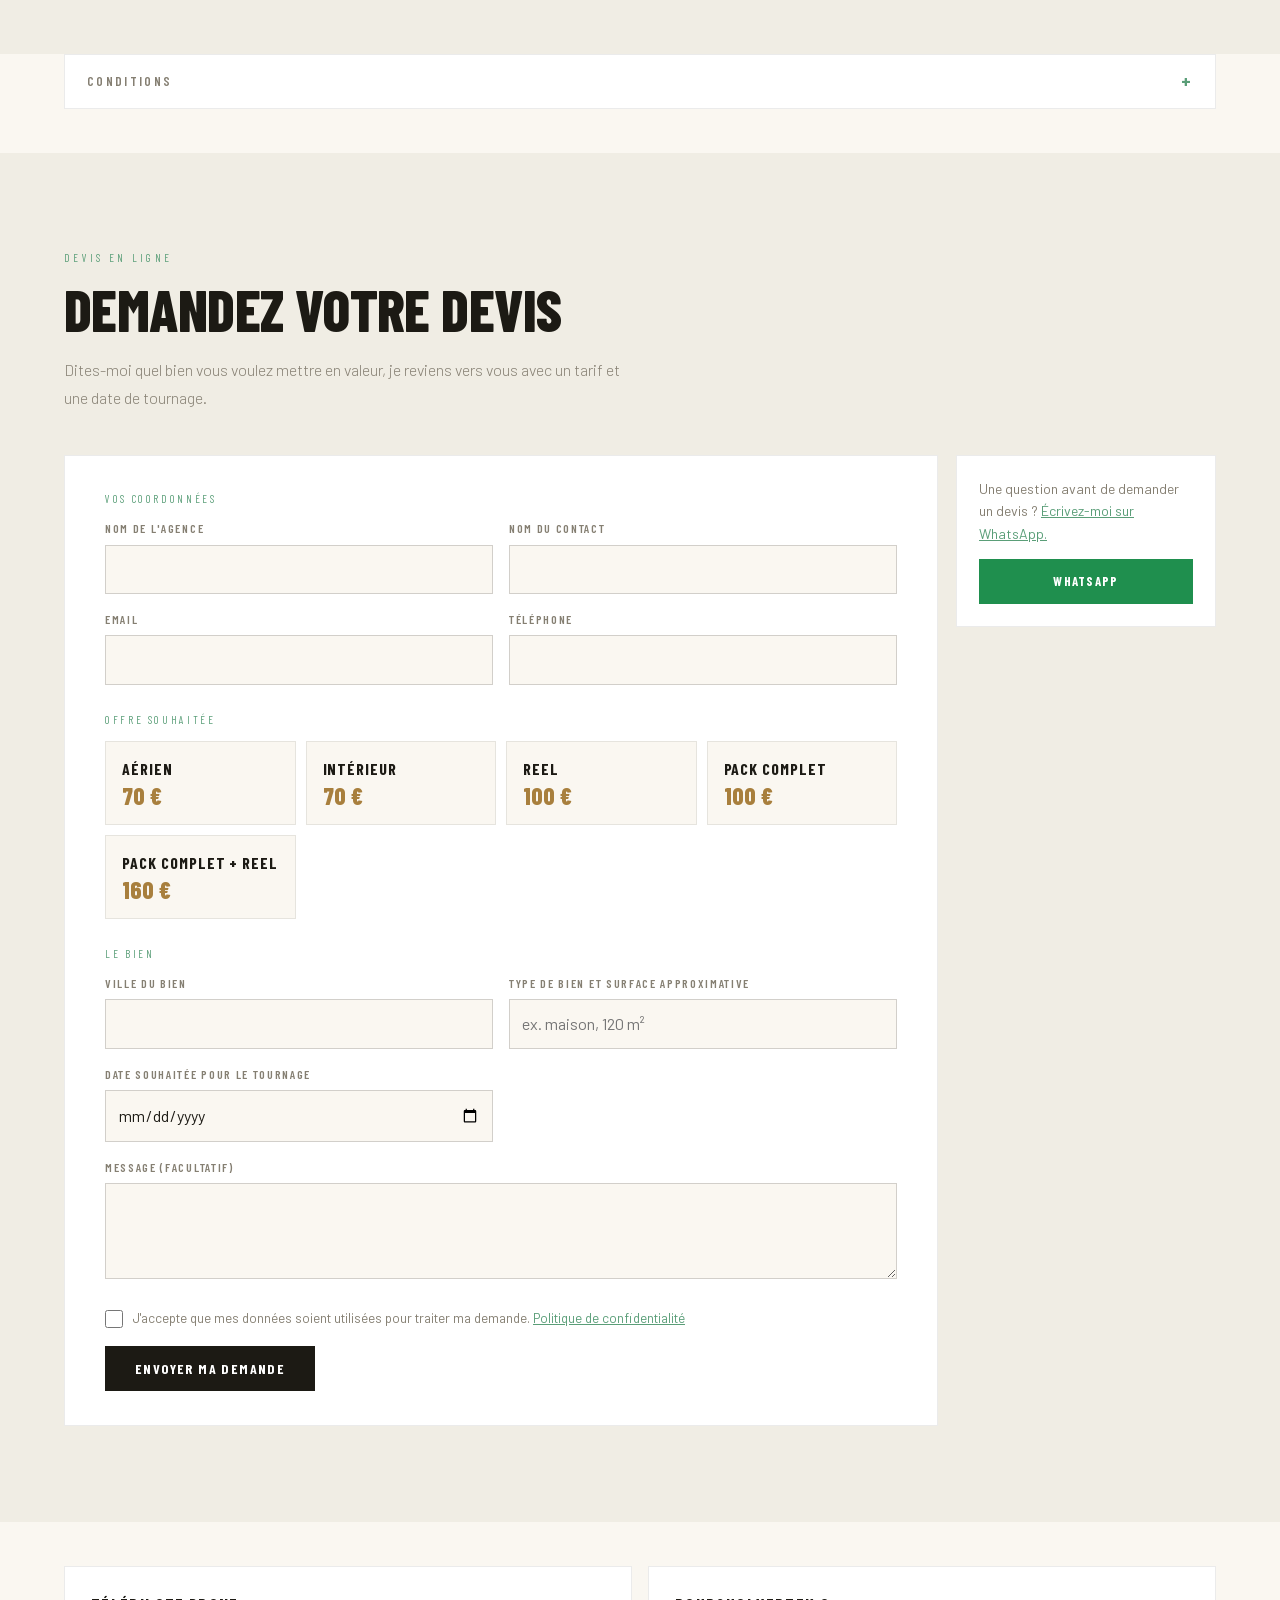
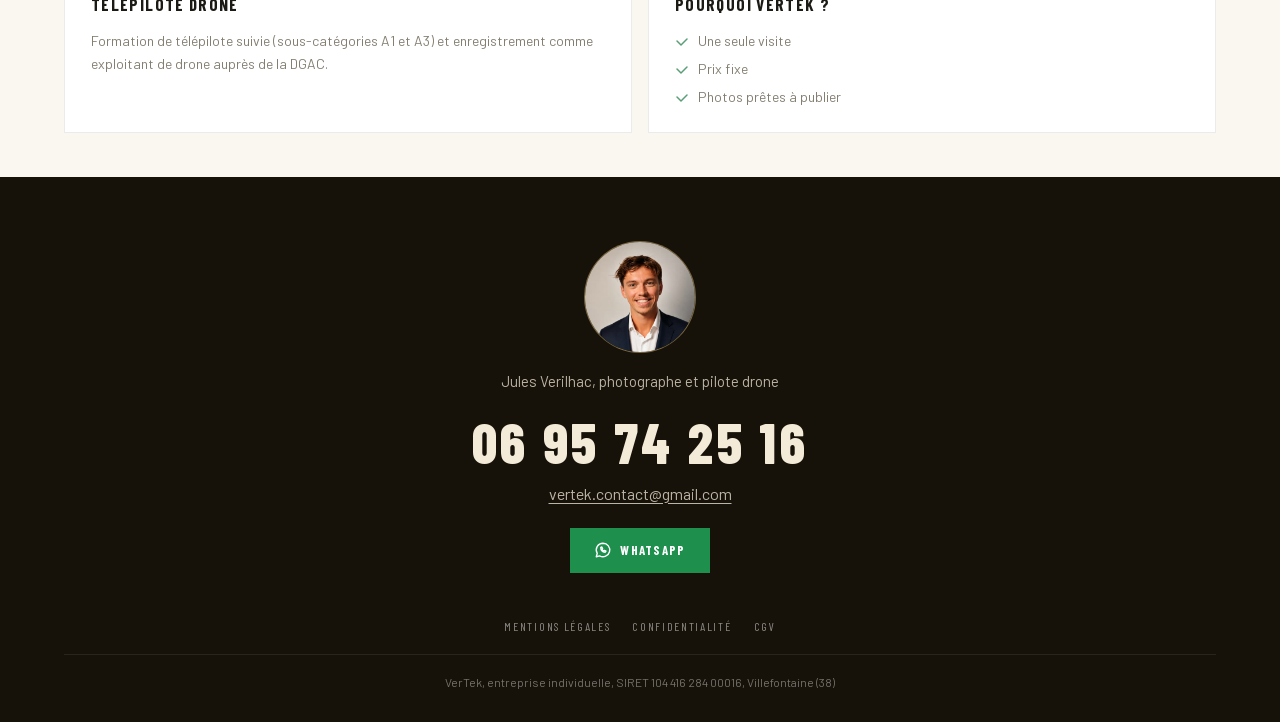
==== commit 2cdfbacc: "Refonte du contenu : reels, nouvelles offres, étapes, formulaire de devis - Accroche centrée sur les" ====
--- a/index.html
+++ b/index.html
@@ -4,14 +4,14 @@
   <meta charset="UTF-8" />
   <meta name="viewport" content="width=device-width, initial-scale=1.0" />
   <title>VerTek — Photographe immobilier et vidéo drone, Nord-Isère et Est lyonnais</title>
-  <meta name="description" content="Photos immobilières et vidéo drone pour les agences du Nord-Isère et de l'Est lyonnais. Livraison sous 24 h, prix fixes : 70 € ou 100 € le pack complet." />
+  <meta name="description" content="Photos intérieures, vues aériennes par drone et reels pour les agences immobilières du Nord-Isère et de l'Est lyonnais. Prix fixes, sans frais de déplacement." />
   <link rel="canonical" href="https://www.vertek.solutions/" />
   <meta name="theme-color" content="#171209" />
 
   <meta property="og:type" content="website" />
   <meta property="og:locale" content="fr_FR" />
   <meta property="og:site_name" content="VerTek" />
-  <meta property="og:title" content="VerTek — Photos et vidéo drone de vos biens, livrées en 24 h" />
+  <meta property="og:title" content="VerTek — Des photos et des reels qui font ressortir vos biens" />
   <meta property="og:description" content="Photographe immobilier et pilote drone pour les agences du Nord-Isère et de l'Est lyonnais. Prix fixe, sans surprise." />
   <meta property="og:url" content="https://www.vertek.solutions/" />
   <meta property="og:image" content="https://www.vertek.solutions/assets/og-image.jpg" />
@@ -31,13 +31,13 @@
     "@context": "https://schema.org",
     "@type": "LocalBusiness",
     "name": "VerTek",
-    "description": "Photographie immobilière et vidéo drone pour les agences immobilières.",
+    "description": "Photos, vidéos drone et reels pour les agences immobilières.",
     "url": "https://www.vertek.solutions/",
     "image": "https://www.vertek.solutions/assets/og-image.jpg",
     "logo": "https://www.vertek.solutions/assets/logo.png",
     "telephone": "+33695742516",
     "email": "vertek.contact@gmail.com",
-    "priceRange": "70 € – 100 €",
+    "priceRange": "70 € – 160 €",
     "founder": { "@type": "Person", "name": "Jules Verilhac" },
     "address": {
       "@type": "PostalAddress",
@@ -60,7 +60,6 @@
   <ul class="nav-links">
     <li><a href="#offres" class="nav-link">Offres</a></li>
     <li><a href="#realisations" class="nav-link">Réalisations</a></li>
-    <li><a href="#avis" class="nav-link">Avis</a></li>
     <li><a href="#devis" class="nav-link">Devis</a></li>
   </ul>
   <a href="#devis" class="nav-cta-btn">Demander un devis</a>
@@ -75,7 +74,6 @@
   </button>
   <a href="#offres">Offres</a>
   <a href="#realisations">Réalisations</a>
-  <a href="#avis">Avis</a>
   <a href="#devis">Devis</a>
   <a href="tel:+33695742516" class="btn btn-gold">Appeler</a>
 </div>
@@ -126,16 +124,12 @@
   <div class="hero-content">
     <div class="hero-kicker">Photo immobilière &amp; vidéo drone</div>
     <div class="hero-vertek">VERTEK</div>
-    <div class="hero-badge"><span class="hero-dot"></span>Nord-Isère · Est lyonnais</div>
-    <h1 class="hero-sub">
-      Photos et vidéo drone de vos biens, livrées en 24&nbsp;h.
-      <span>Prix fixe, sans surprise.</span>
-    </h1>
+    <h1 class="hero-title">Des photos et des reels qui font ressortir vos biens</h1>
+    <p class="hero-sub">Photos intérieures, vues du ciel et vidéos verticales prêtes à publier sur Instagram, Facebook et TikTok. Livraison en 24 à 48 h dans le Nord-Isère et l'Est lyonnais.</p>
     <div class="hero-btns">
       <a href="#devis" class="btn btn-paper">Demander un devis
         <svg width="14" height="14" viewBox="0 0 14 14" fill="none"><path d="M2 7h10M7 2l5 5-5 5" stroke="currentColor" stroke-width="1.5" stroke-linecap="round" stroke-linejoin="round"/></svg>
       </a>
-      <a href="tel:+33695742516" class="btn btn-w">Appeler</a>
     </div>
   </div>
 </section>
@@ -146,60 +140,67 @@
     <div class="lux-lbl">Agences immobilières</div>
     <h2 class="lux-title">Valorisez<br />votre bien</h2>
     <div class="lux-rule"></div>
-    <p class="lux-sub">Trois formules à prix fixe. Vous choisissez, je me déplace, vous recevez les images le lendemain.</p>
-  </div>
-
-  <div class="lux-launch"><span>Tarifs de lancement</span></div>
+  </div>
+
+  <p class="lux-intro">Tarifs de lancement. Prix fixes, sans frais de déplacement.</p>
 
   <div class="lux-grid">
+    <div class="lux-card">
+      <h3 class="lux-name">Photo</h3>
+      <p class="lux-desc">Des images nettes pour vos annonces.</p>
+      <div class="lux-opts">
+        <div class="lux-opt"><div><b>Aérien</b><span>5 photos drone et 1 vidéo extérieure.</span></div><strong>70 €</strong></div>
+        <div class="lux-opt"><div><b>Intérieur</b><span>1 à 2 photos par pièce.</span></div><strong>70 €</strong></div>
+      </div>
+      <a href="#devis" class="btn btn-gold">Demander un devis</a>
+    </div>
+
+    <div class="lux-card">
+      <h3 class="lux-name">Reel</h3>
+      <div class="lux-price">100 €</div>
+      <p class="lux-desc">Une vidéo verticale de 20 à 40 secondes, pensée pour les réseaux : plans intérieurs et extérieurs, musique, prix, surface et ville affichés à l'écran, logo de votre agence.</p>
+      <a href="#devis" class="btn btn-gold" data-offre="reel">Demander un devis</a>
+    </div>
+
     <div class="lux-card feat">
       <div class="lux-tag">Le plus choisi</div>
-      <h3 class="lux-name">Pack complet</h3>
-      <div class="lux-price">100 €</div>
-      <div class="lux-tva">Prix net, TVA non applicable</div>
-      <div class="lux-inc">
-        <span><span class="ck"><svg width="14" height="14" viewBox="0 0 14 14" fill="none"><path d="M2 7l4 4 6-6" stroke="currentColor" stroke-width="1.5" stroke-linecap="round" stroke-linejoin="round"/></svg></span>Photos intérieur : 1 par pièce (2 si nécessaire)</span>
-        <span><span class="ck"><svg width="14" height="14" viewBox="0 0 14 14" fill="none"><path d="M2 7l4 4 6-6" stroke="currentColor" stroke-width="1.5" stroke-linecap="round" stroke-linejoin="round"/></svg></span>5 photos aériennes</span>
-        <span><span class="ck"><svg width="14" height="14" viewBox="0 0 14 14" fill="none"><path d="M2 7l4 4 6-6" stroke="currentColor" stroke-width="1.5" stroke-linecap="round" stroke-linejoin="round"/></svg></span>1 vidéo extérieure filmée par drone</span>
-      </div>
-      <a href="#devis" class="btn btn-gold" data-offre="pack">Demander un devis</a>
-    </div>
-
-    <div class="lux-card">
-      <h3 class="lux-name">Aérien</h3>
-      <div class="lux-price">70 €</div>
-      <div class="lux-tva">Prix net, TVA non applicable</div>
-      <div class="lux-inc">
-        <span><span class="ck"><svg width="14" height="14" viewBox="0 0 14 14" fill="none"><path d="M2 7l4 4 6-6" stroke="currentColor" stroke-width="1.5" stroke-linecap="round" stroke-linejoin="round"/></svg></span>5 photos aériennes</span>
-        <span><span class="ck"><svg width="14" height="14" viewBox="0 0 14 14" fill="none"><path d="M2 7l4 4 6-6" stroke="currentColor" stroke-width="1.5" stroke-linecap="round" stroke-linejoin="round"/></svg></span>1 vidéo extérieure du bien, filmée par drone</span>
-      </div>
-      <a href="#devis" class="btn btn-gold" data-offre="aerien">Demander un devis</a>
-    </div>
-
-    <div class="lux-card">
-      <h3 class="lux-name">Intérieur</h3>
-      <div class="lux-price">70 €</div>
-      <div class="lux-tva">Prix net, TVA non applicable</div>
-      <div class="lux-inc">
-        <span><span class="ck"><svg width="14" height="14" viewBox="0 0 14 14" fill="none"><path d="M2 7l4 4 6-6" stroke="currentColor" stroke-width="1.5" stroke-linecap="round" stroke-linejoin="round"/></svg></span>1 photo par pièce (2 si nécessaire)</span>
-      </div>
-      <a href="#devis" class="btn btn-gold" data-offre="interieur">Demander un devis</a>
-    </div>
-  </div>
-
-  <p class="lux-after">Livraison sous 24&nbsp;h, photos prêtes à publier.</p>
+      <h3 class="lux-name">Pack complet + reel</h3>
+      <div class="lux-price">160 €</div>
+      <p class="lux-desc">Photos intérieures, vues aériennes, vidéo extérieure et reel monté. Tout est fait en une seule visite.</p>
+      <a href="#devis" class="btn btn-gold" data-offre="pack-reel">Demander un devis</a>
+    </div>
+  </div>
+
+  <div class="lux-after">
+    <p>Besoin seulement des photos et de la vidéo extérieure ? Le pack complet sans reel est à 100 €.</p>
+    <p>Une modification de montage incluse.</p>
+    <p>TVA non applicable, art. 293 B du CGI.</p>
+  </div>
+</section>
+
+<!-- ═══ COMMENT ÇA MARCHE ═══ -->
+<section class="sec sec-tight" id="etapes">
+  <div class="wrap">
+    <div class="sec-lbl">Comment ça marche</div>
+    <ol class="steps">
+      <li><span class="step-n">1</span><p><strong>Vous demandez un devis.</strong> Quelques lignes suffisent, je vous réponds rapidement.</p></li>
+      <li><span class="step-n">2</span><p><strong>Je viens sur place.</strong> Photos, drone et vidéo en une seule visite.</p></li>
+      <li><span class="step-n">3</span><p><strong>Vous recevez vos fichiers.</strong> Prêts à publier, sans retouche à faire de votre côté.</p></li>
+    </ol>
+  </div>
 </section>
 
 <!-- ═══ 3. RÉALISATIONS ═══
      Les fichiers sont dans le dossier /realisations (voir realisations/LISEZ-MOI.txt) :
-     photo-1.jpg … photo-6.jpg, video-1.mp4 … video-3.mp4 et leurs images video-1-poster.jpg …
+     photo-1.jpg … photo-6.jpg, video-1.mp4 … video-3.mp4 et leurs images video-1-poster.jpg …,
+     reel-1.mp4 … et reel-1-poster.jpg … pour les reels.
      La légende de chaque emplacement se règle avec data-titre (facultatif).
      Un fichier absent = un emplacement vide discret. -->
 <section class="sec" id="realisations" style="background:var(--bg2)">
   <div class="lib-wrap">
     <div class="sec-lbl">Portfolio</div>
     <h2 class="sec-title">Nos réalisations</h2>
-    <p class="sec-sub">Cliquez sur une image pour l'agrandir.</p>
+    <p class="sec-sub">Quelques exemples de ce que je livre : vues aériennes, photos intérieures et vidéos.</p>
 
     <div class="lib-grid" id="galerie">
       <div class="lib-cell" data-photo="/realisations/photo-1.jpg" data-titre="Toiture immobilier"></div>
@@ -220,33 +221,20 @@
       <div class="lib-video-cell" data-video="/realisations/video-2.mp4" data-poster="/realisations/video-2-poster.jpg" data-titre="Vente voiture"></div>
       <div class="lib-video-cell" data-video="/realisations/video-3.mp4" data-poster="/realisations/video-3-poster.jpg" data-titre="Inspection antenne"></div>
     </div>
-  </div>
-</section>
-
-<!-- ═══ 4. AVIS CLIENTS ═══
-     Avis Google recopiés tels quels (texte statique, pas de widget Google).
-     Pour ajouter un avis, remplacer un emplacement vide par :
-
-     <article class="avis-card">
-       <div class="avis-stars" aria-label="Note : 5 sur 5">★★★★★</div>
-       <p class="avis-text">Texte de l'avis, copié sans modification.</p>
-       <div class="avis-name">Prénom N.</div>
-     </article>
--->
-<section class="sec" id="avis">
-  <div class="wrap">
-    <div class="sec-lbl">Avis Google</div>
-    <h2 class="sec-title">Ils m'ont fait confiance</h2>
-
-    <div class="avis-grid">
-      <div class="avis-card empty">Avis à venir</div>
-      <div class="avis-card empty">Avis à venir</div>
-      <div class="avis-card empty">Avis à venir</div>
-    </div>
-
-    <div class="avis-links">
-      <a href="https://g.page/r/Carp_7Fzcy26EAE" target="_blank" rel="noopener noreferrer">Voir tous les avis sur Google</a>
-      <a href="https://g.page/r/Carp_7Fzcy26EAE/review" target="_blank" rel="noopener noreferrer">Laisser un avis</a>
+
+    <!-- Reels : bloc masqué tant qu'aucun reel n'est disponible.
+         Pour ajouter un reel, déposer reel-1.mp4 et reel-1-poster.jpg dans /realisations,
+         puis ajouter dans la grille ci-dessous :
+         <div class="reel-cell" data-video="/realisations/reel-1.mp4" data-poster="/realisations/reel-1-poster.jpg"></div> -->
+    <div class="reels-bloc" id="reels-bloc" hidden>
+      <div class="lib-video-sep">
+        <span class="ico"><svg width="12" height="12" viewBox="0 0 16 16" fill="currentColor"><path d="M5 3l9 5-9 5V3z"/></svg></span>
+        <span class="lbl">Reels pour les réseaux</span>
+        <span class="rule"></span>
+      </div>
+      <p class="reels-sub">Format vertical, pensé pour être regardé sur téléphone.</p>
+      <div class="reels-grid" id="reels">
+      </div>
     </div>
   </div>
 </section>
@@ -270,45 +258,40 @@
 <section class="sec" id="devis" style="background:var(--bg2)">
   <div class="wrap">
     <div class="sec-lbl">Devis en ligne</div>
-    <h2 class="sec-title">Demander un devis</h2>
-    <p class="sec-sub">Deux minutes à remplir. C'est une demande, pas un devis ferme : je vous rappelle pour confirmer avant de vous l'envoyer.</p>
-  </div>
-
+    <h2 class="sec-title">Demandez votre devis</h2>
+    <p class="sec-sub">Dites-moi quel bien vous voulez mettre en valeur, je reviens vers vous avec un tarif et une date de tournage.</p>
+  </div>
+
+  <div class="devis-layout">
   <div class="devis-wrap">
     <form id="devis-form" action="https://api.web3forms.com/submit" method="POST" novalidate>
       <fieldset>
-        <legend class="f-legend">1 · Votre offre</legend>
-        <div class="f-offres">
-          <label class="f-offre"><input type="radio" name="offre" value="Pack complet — 100 €" data-id="pack" data-nom="Pack complet" data-prix="100" required checked /><span><b>Pack complet</b><i>100 €</i></span></label>
-          <label class="f-offre"><input type="radio" name="offre" value="Aérien — 70 €" data-id="aerien" data-nom="Aérien" data-prix="70" /><span><b>Aérien</b><i>70 €</i></span></label>
-          <label class="f-offre"><input type="radio" name="offre" value="Intérieur — 70 €" data-id="interieur" data-nom="Intérieur" data-prix="70" /><span><b>Intérieur</b><i>70 €</i></span></label>
+        <legend class="f-legend">Vos coordonnées</legend>
+        <div class="f-grid">
+          <div class="f-field"><label for="f-agence">Nom de l'agence</label><input id="f-agence" name="agence" type="text" autocomplete="organization" required /></div>
+          <div class="f-field"><label for="f-nom">Nom du contact</label><input id="f-nom" name="contact" type="text" autocomplete="name" required /></div>
+          <div class="f-field"><label for="f-email">Email</label><input id="f-email" name="email" type="email" autocomplete="email" required /></div>
+          <div class="f-field"><label for="f-tel">Téléphone</label><input id="f-tel" name="telephone" type="tel" autocomplete="tel" inputmode="tel" required /></div>
         </div>
       </fieldset>
-      <p class="f-recap" id="f-recap" aria-live="polite">Votre choix : <strong>Pack complet — 100 €</strong> net, par bien.</p>
-
-      <fieldset>
-        <legend class="f-legend">2 · Vos coordonnées</legend>
-        <div class="f-grid">
-          <div class="f-field"><label for="f-nom">Nom</label><input id="f-nom" name="nom" type="text" autocomplete="name" required /></div>
-          <div class="f-field"><label for="f-agence">Agence</label><input id="f-agence" name="agence" type="text" autocomplete="organization" required /></div>
-          <div class="f-field"><label for="f-tel">Téléphone</label><input id="f-tel" name="telephone" type="tel" autocomplete="tel" inputmode="tel" required /></div>
-          <div class="f-field"><label for="f-email">Email</label><input id="f-email" name="email" type="email" autocomplete="email" required /></div>
+
+      <fieldset style="margin-top:26px" id="f-offres-set">
+        <legend class="f-legend">Offre souhaitée</legend>
+        <div class="f-offres">
+          <label class="f-offre"><input type="checkbox" name="offre" value="Aérien — 70 €" data-id="aerien" /><span><b>Aérien</b><i>70 €</i></span></label>
+          <label class="f-offre"><input type="checkbox" name="offre" value="Intérieur — 70 €" data-id="interieur" /><span><b>Intérieur</b><i>70 €</i></span></label>
+          <label class="f-offre"><input type="checkbox" name="offre" value="Reel — 100 €" data-id="reel" /><span><b>Reel</b><i>100 €</i></span></label>
+          <label class="f-offre"><input type="checkbox" name="offre" value="Pack complet — 100 €" data-id="pack" /><span><b>Pack complet</b><i>100 €</i></span></label>
+          <label class="f-offre"><input type="checkbox" name="offre" value="Pack complet + reel — 160 €" data-id="pack-reel" /><span><b>Pack complet + reel</b><i>160 €</i></span></label>
         </div>
       </fieldset>
 
       <fieldset style="margin-top:26px">
-        <legend class="f-legend">3 · Le bien</legend>
+        <legend class="f-legend">Le bien</legend>
         <div class="f-grid">
-          <div class="f-field f-full"><label for="f-adresse">Adresse du bien</label><input id="f-adresse" name="adresse_du_bien" type="text" autocomplete="off" required /></div>
-          <div class="f-field"><label for="f-date">Date souhaitée</label><input id="f-date" name="date_souhaitee" type="date" required /></div>
-          <div class="f-field"><label for="f-acces">Accès au bien</label>
-            <select id="f-acces" name="acces_au_bien" required>
-              <option value="">Choisir…</option>
-              <option>Clés à récupérer</option>
-              <option>Boîte à clés</option>
-              <option>Contact sur place</option>
-            </select>
-          </div>
+          <div class="f-field"><label for="f-ville">Ville du bien</label><input id="f-ville" name="ville" type="text" autocomplete="off" required /></div>
+          <div class="f-field"><label for="f-type">Type de bien et surface approximative</label><input id="f-type" name="type_surface" type="text" placeholder="ex. maison, 120 m²" autocomplete="off" required /></div>
+          <div class="f-field"><label for="f-date">Date souhaitée pour le tournage</label><input id="f-date" name="date_souhaitee" type="date" required /></div>
           <div class="f-field f-full"><label for="f-message">Message (facultatif)</label><textarea id="f-message" name="message"></textarea></div>
         </div>
       </fieldset>
@@ -326,14 +309,18 @@
 
       <button type="submit" class="btn btn-dark" id="f-submit">Envoyer ma demande</button>
       <p class="f-status" id="f-status" role="alert"></p>
-      <p class="f-note">Je vous rappelle rapidement pour confirmer, puis je vous envoie le devis.</p>
     </form>
 
     <div class="f-done" id="f-done" hidden>
-      <h3>Demande envoyée</h3>
-      <p>Je vous rappelle rapidement pour confirmer, puis je vous envoie le devis.</p>
-      <p style="font-size:13px">Ceci est une demande, pas un devis ferme.</p>
-    </div>
+      <h3>Demande bien reçue.</h3>
+      <p>Si c'est urgent, <a href="https://wa.me/33695742516" target="_blank" rel="noopener noreferrer">écrivez-moi sur WhatsApp</a>.</p>
+    </div>
+  </div>
+
+  <aside class="devis-wa">
+    <p>Une question avant de demander un devis ? <a href="https://wa.me/33695742516" target="_blank" rel="noopener noreferrer">Écrivez-moi sur WhatsApp.</a></p>
+    <a href="https://wa.me/33695742516" class="btn ft-wa" target="_blank" rel="noopener noreferrer">WhatsApp</a>
+  </aside>
   </div>
 </section>
 
@@ -347,7 +334,7 @@
     <div class="brique">
       <h2>Pourquoi VerTek ?</h2>
       <ul>
-        <li><svg width="14" height="14" viewBox="0 0 14 14" fill="none"><path d="M2 7l4 4 6-6" stroke="currentColor" stroke-width="1.5" stroke-linecap="round" stroke-linejoin="round"/></svg>Livraison en 24&nbsp;h</li>
+        <li><svg width="14" height="14" viewBox="0 0 14 14" fill="none"><path d="M2 7l4 4 6-6" stroke="currentColor" stroke-width="1.5" stroke-linecap="round" stroke-linejoin="round"/></svg>Une seule visite</li>
         <li><svg width="14" height="14" viewBox="0 0 14 14" fill="none"><path d="M2 7l4 4 6-6" stroke="currentColor" stroke-width="1.5" stroke-linecap="round" stroke-linejoin="round"/></svg>Prix fixe</li>
         <li><svg width="14" height="14" viewBox="0 0 14 14" fill="none"><path d="M2 7l4 4 6-6" stroke="currentColor" stroke-width="1.5" stroke-linecap="round" stroke-linejoin="round"/></svg>Photos prêtes à publier</li>
       </ul>
--- a/assets/css/site.css
+++ b/assets/css/site.css
@@ -173,19 +173,45 @@
 .nav.on-hero:not(.scrolled) .nav-logo img{filter:brightness(0) invert(1) drop-shadow(0 2px 8px rgba(0,0,0,.4));}
 .mob-menu .btn{font-size:14px;color:#171209;}
 .hero-vertek{margin-bottom:20px;}
-.hero h1.hero-sub{font-family:var(--font-body);font-size:clamp(17px,2.3vw,23px);font-weight:400;color:#fff;max-width:640px;margin:0 auto 36px;line-height:1.5;}
-.hero-sub span{display:block;color:rgba(255,255,255,.78);font-weight:300;}
+.hero-title{font-family:var(--font-display);font-size:clamp(26px,4vw,42px);font-weight:700;line-height:1.12;color:#fff;max-width:760px;margin:0 auto 16px;text-shadow:0 2px 18px rgba(0,0,0,.45);}
+.hero .hero-sub{max-width:640px;margin:0 auto 34px;}
 .wrap{max-width:1160px;margin:0 auto;}
 .sec.sec-tight{padding-top:44px;padding-bottom:44px;}
 
 /* —— OFFRES —— */
 .lux-head{padding:72px 5vw 0;max-width:1160px;margin:0 auto;}
-.lux-launch{max-width:1160px;margin:44px auto 0;padding:0 5vw;}
-.lux-launch span{display:block;text-align:center;font-family:var(--font-display);font-size:13px;font-weight:700;letter-spacing:.34em;text-transform:uppercase;color:#171209;background:linear-gradient(90deg,#a87f3d,#eed79e 50%,#a87f3d);padding:10px 14px;}
+.lux-intro{max-width:1160px;margin:30px auto 0;padding:0 5vw;font-size:13px;letter-spacing:.04em;color:rgba(238,229,211,.62);}
 .lux-grid{padding:0 5vw;}
 .lux-card .btn{font-size:12px;padding:11px 22px;width:100%;justify-content:center;margin-top:28px;}
-.lux-after{text-align:center;color:rgba(238,229,211,.78);font-size:15px;padding:38px 5vw 72px;max-width:1160px;margin:0 auto;}
-.lux-after small{display:block;margin-top:8px;font-size:11px;color:rgba(238,229,211,.38);}
+.lux-desc{font-size:14px;line-height:1.65;color:rgba(238,229,211,.72);font-weight:300;margin-top:14px;flex:1;}
+.lux-card .lux-name+.lux-desc{flex:none;margin-top:0;}
+.lux-opts{display:flex;flex-direction:column;gap:12px;margin-top:22px;flex:1;}
+.lux-opt{display:flex;justify-content:space-between;align-items:flex-start;gap:14px;padding:14px 0;border-top:1px solid rgba(207,174,106,.2);}
+.lux-opt b{display:block;font-family:var(--font-display);font-size:17px;font-weight:700;letter-spacing:.06em;text-transform:uppercase;color:#f0e6cf;}
+.lux-opt span{display:block;font-size:13.5px;color:rgba(238,229,211,.7);font-weight:300;margin-top:2px;}
+.lux-opt strong{font-family:var(--font-display);font-size:28px;font-weight:800;color:var(--gold);line-height:1;white-space:nowrap;}
+.lux-after{text-align:center;padding:34px 5vw 72px;max-width:1160px;margin:0 auto;display:grid;gap:6px;}
+.lux-after p{font-size:13px;color:rgba(238,229,211,.55);}
+.lux-after p:first-child{font-size:14px;color:rgba(238,229,211,.8);}
+
+/* —— COMMENT ÇA MARCHE —— */
+.steps{list-style:none;display:grid;grid-template-columns:repeat(3,1fr);gap:16px;margin-top:6px;}
+.steps li{display:flex;gap:14px;align-items:flex-start;background:var(--bg3);border:1px solid var(--border);padding:22px 22px;}
+.step-n{flex:none;width:34px;height:34px;border-radius:50%;background:var(--gold);color:#171209;font-family:var(--font-display);font-weight:800;font-size:17px;display:flex;align-items:center;justify-content:center;}
+.steps p{font-size:14.5px;line-height:1.6;color:var(--muted);}
+.steps strong{display:block;color:var(--text);font-family:var(--font-display);font-size:17px;font-weight:700;letter-spacing:.03em;margin-bottom:2px;}
+@media(max-width:860px){.steps{grid-template-columns:1fr;}}
+
+/* —— REELS —— */
+.reels-sub{font-size:14px;color:var(--muted);margin-top:10px;}
+.reels-grid{display:grid;grid-template-columns:repeat(auto-fill,minmax(180px,220px));gap:14px;margin-top:18px;}
+.reel-cell{position:relative;aspect-ratio:9/16;overflow:hidden;background:#12100b;border:1px solid var(--border);}
+.reel-cell img{width:100%;height:100%;object-fit:cover;display:block;transition:transform .6s ease;}
+.reel-cell:hover img{transform:scale(1.04);}
+.reel-cell button{position:relative;appearance:none;border:0;padding:0;margin:0;background:none;display:block;width:100%;height:100%;cursor:pointer;}
+.reel-cell .lib-play{opacity:1;}
+.lb-box video.vertical{max-height:86vh;max-width:min(90vw,48vh);}
+@media(max-width:540px){.reels-grid{grid-template-columns:1fr 1fr;}}
 
 /* —— RÉALISATIONS —— */
 .lib-cell.empty,.lib-video-cell.empty{cursor:default;background:transparent;border:1px dashed rgba(0,0,0,.16);display:flex;align-items:center;justify-content:center;}
@@ -198,17 +224,6 @@
 .lib-video-cell .lib-play{opacity:1;}
 .lb-box img,.lb-box video{max-width:90vw;max-height:80vh;display:block;object-fit:contain;}
 
-/* —— AVIS —— */
-.avis-grid{display:grid;grid-template-columns:repeat(3,1fr);gap:16px;margin-top:40px;}
-.avis-card{background:var(--bg3);border:1px solid var(--border);padding:26px 26px 22px;display:flex;flex-direction:column;gap:12px;}
-.avis-stars{color:var(--gold-deep);letter-spacing:.18em;font-size:16px;}
-.avis-text{font-size:14.5px;line-height:1.7;color:var(--text);flex:1;}
-.avis-name{font-family:var(--font-display);font-size:13px;font-weight:600;letter-spacing:.12em;text-transform:uppercase;color:var(--muted);}
-.avis-card.empty{background:transparent;border:1px dashed rgba(0,0,0,.16);min-height:150px;align-items:center;justify-content:center;font-family:var(--font-display);font-size:11px;letter-spacing:.22em;text-transform:uppercase;color:rgba(0,0,0,.28);}
-.avis-links{margin-top:22px;display:flex;gap:22px;flex-wrap:wrap;font-size:13px;}
-.avis-links a{color:var(--muted);text-decoration:underline;text-underline-offset:3px;}
-.avis-links a:hover{color:var(--text);}
-@media(max-width:860px){.avis-grid{grid-template-columns:1fr;}}
 
 /* —— CONDITIONS —— */
 .cond{max-width:1160px;margin:0 auto;border:1px solid var(--border);background:var(--bg3);}
@@ -222,10 +237,16 @@
 .cond .cond-more a{color:var(--green);}
 
 /* —— DEVIS —— */
-.devis-wrap{max-width:860px;margin:44px auto 0;background:var(--bg3);border:1px solid var(--border);padding:34px clamp(18px,4vw,40px);}
+.devis-layout{display:grid;grid-template-columns:minmax(0,1fr) 260px;gap:18px;max-width:1160px;margin:44px auto 0;align-items:start;}
+.devis-wa{background:var(--bg3);border:1px solid var(--border);padding:22px 22px;position:sticky;top:96px;}
+.devis-wa p{font-size:14px;color:var(--muted);line-height:1.6;margin-bottom:14px;}
+.devis-wa p a{color:var(--green);}
+.devis-wa .btn{margin-top:0;width:100%;justify-content:center;}
+@media(max-width:900px){.devis-layout{grid-template-columns:1fr;}.devis-wa{position:static;order:-1;}}
+.devis-wrap{background:var(--bg3);border:1px solid var(--border);padding:34px clamp(18px,4vw,40px);}
 .f-legend{font-family:var(--font-display);font-size:11px;letter-spacing:.24em;text-transform:uppercase;color:var(--green);margin-bottom:12px;display:block;padding:0;}
 fieldset{border:0;min-width:0;}
-.f-offres{display:grid;grid-template-columns:repeat(3,1fr);gap:10px;}
+.f-offres{display:grid;grid-template-columns:repeat(auto-fill,minmax(170px,1fr));gap:10px;}
 .f-offre{position:relative;display:block;cursor:pointer;}
 .f-offre input{position:absolute;opacity:0;inset:0;width:100%;height:100%;cursor:pointer;margin:0;}
 .f-offre span{display:flex;flex-direction:column;gap:2px;padding:14px 16px;border:1px solid var(--border);background:var(--bg);transition:border-color .15s,box-shadow .15s;height:100%;}
@@ -254,7 +275,7 @@
 .btn-dark{background:var(--text);color:#fff;}
 .btn-dark:hover{background:#000;}
 .btn[disabled]{opacity:.55;cursor:default;transform:none;}
-@media(max-width:640px){.f-offres{grid-template-columns:1fr;}.f-grid{grid-template-columns:1fr;}.f-offre span{flex-direction:row;align-items:baseline;justify-content:space-between;}}
+@media(max-width:640px){.f-offres{grid-template-columns:1fr;}.f-offre b{font-size:15px;}.f-offre i{font-size:20px;}.f-grid{grid-template-columns:1fr;}.f-offre span{flex-direction:row;align-items:baseline;justify-content:space-between;}}
 
 /* —— BRIQUES —— */
 .briques{display:grid;grid-template-columns:1fr 1fr;gap:16px;max-width:1160px;margin:0 auto;}
@@ -306,3 +327,6 @@
 
 @media(prefers-reduced-motion:reduce){html{scroll-behavior:auto;}*{animation:none!important;transition:none!important;}}
 .f-field input,.f-field select{min-height:48px;}
+.f-field .f-invalid,.f-field input.f-invalid{border-color:var(--alert);}
+#f-offres-set.f-invalid .f-offre span{border-color:var(--alert);}
+.f-done a{color:var(--green);}
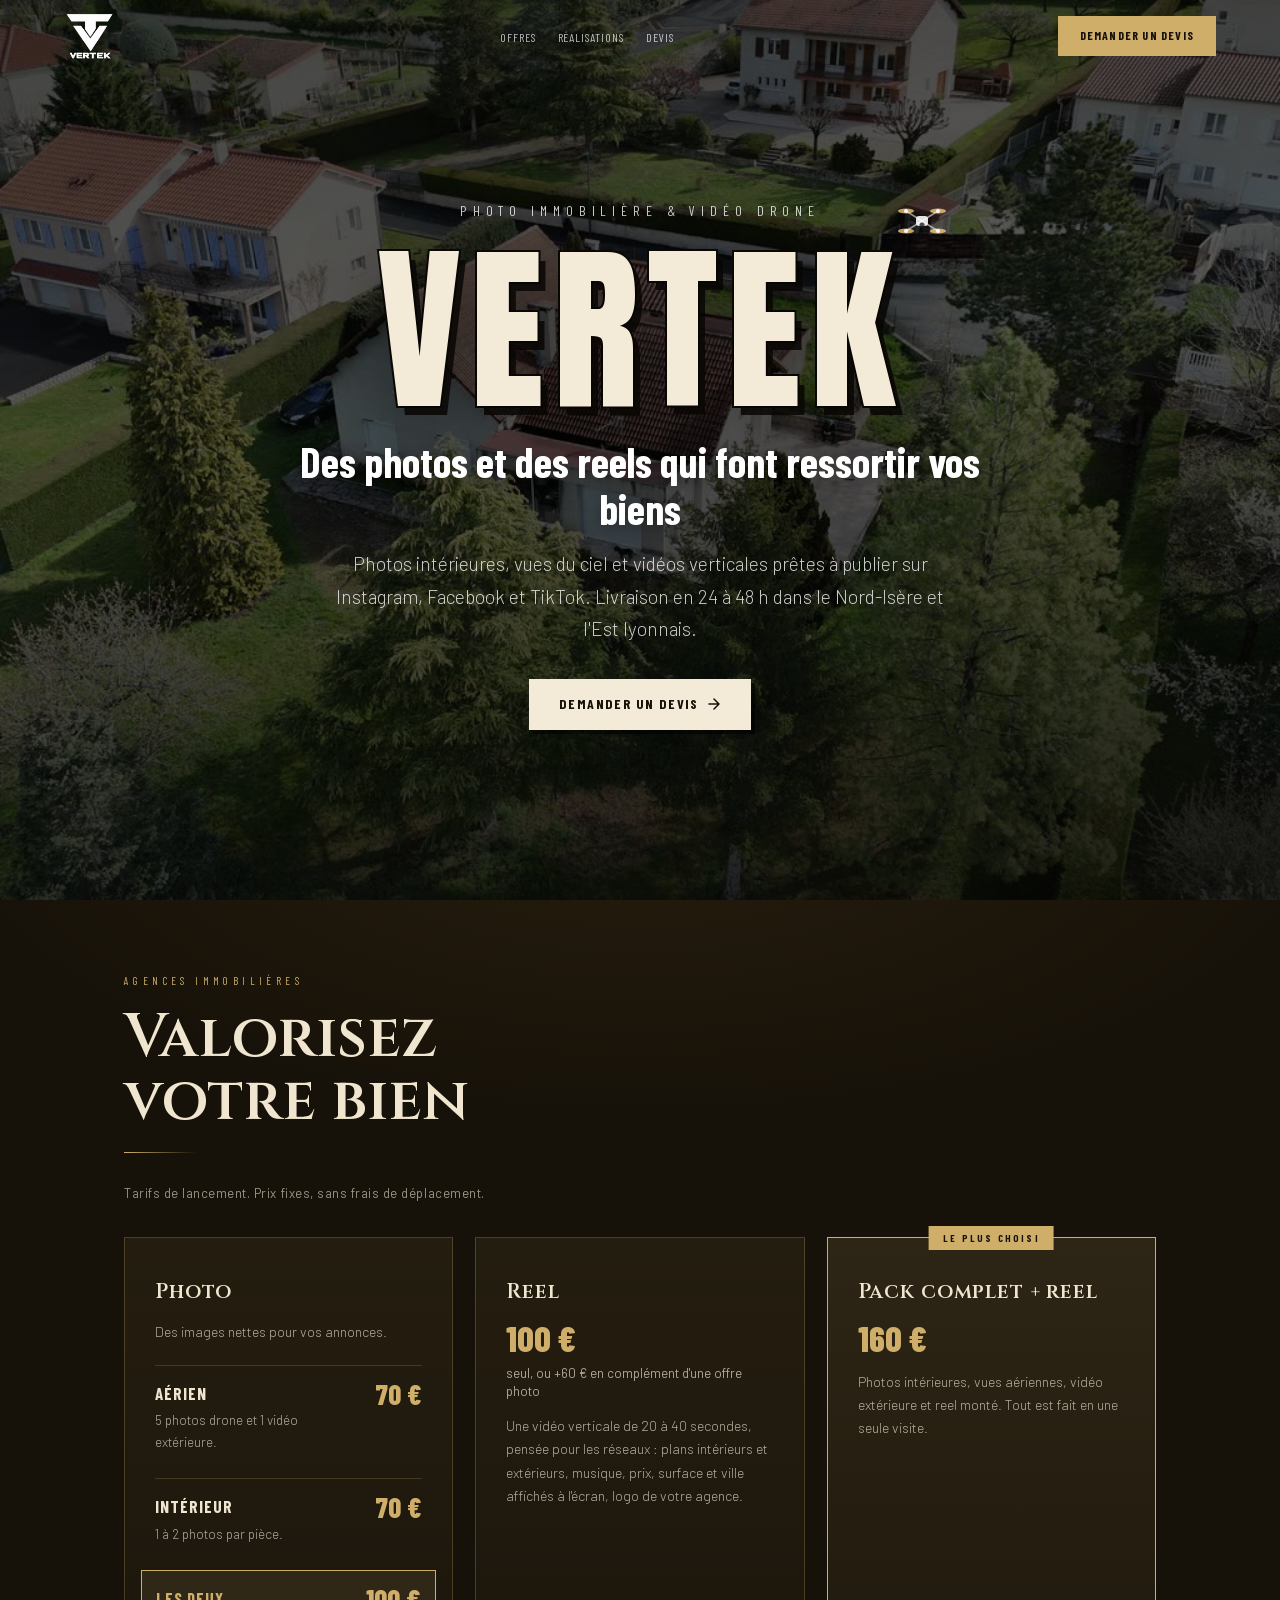
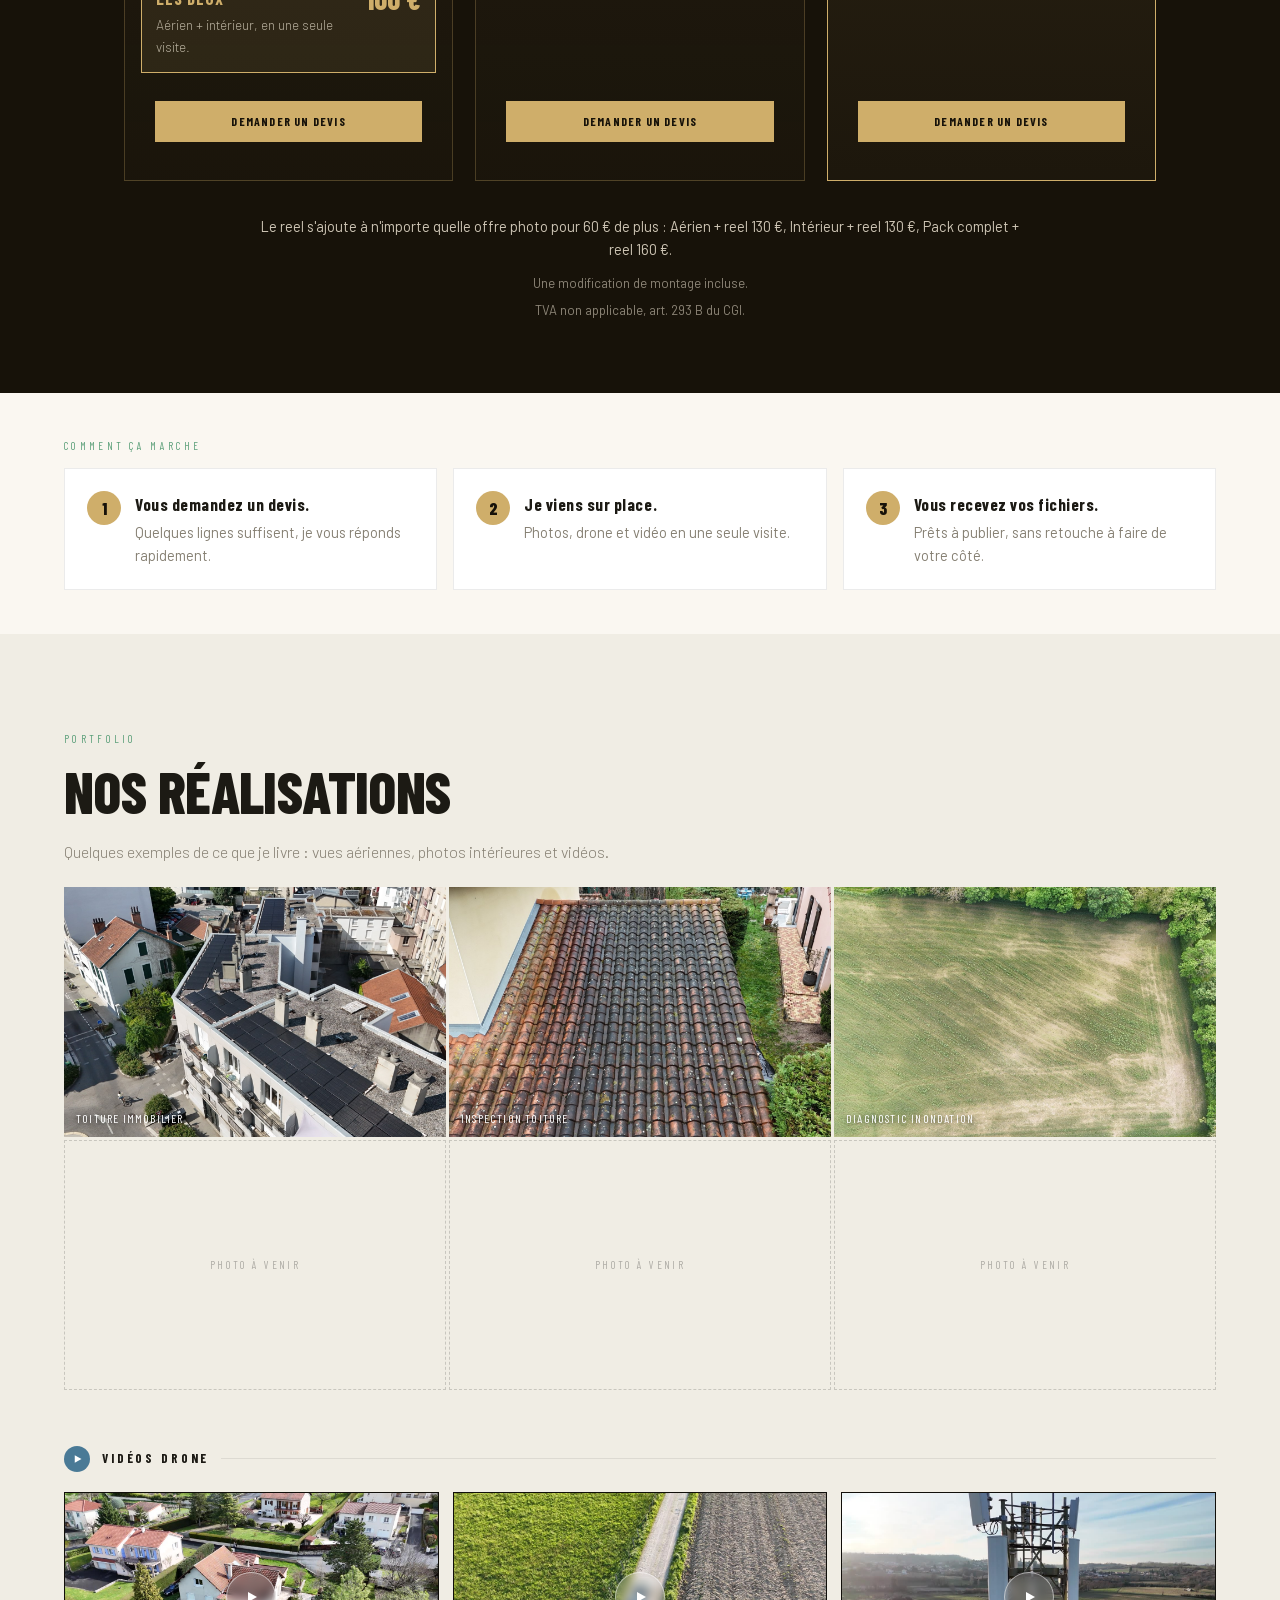
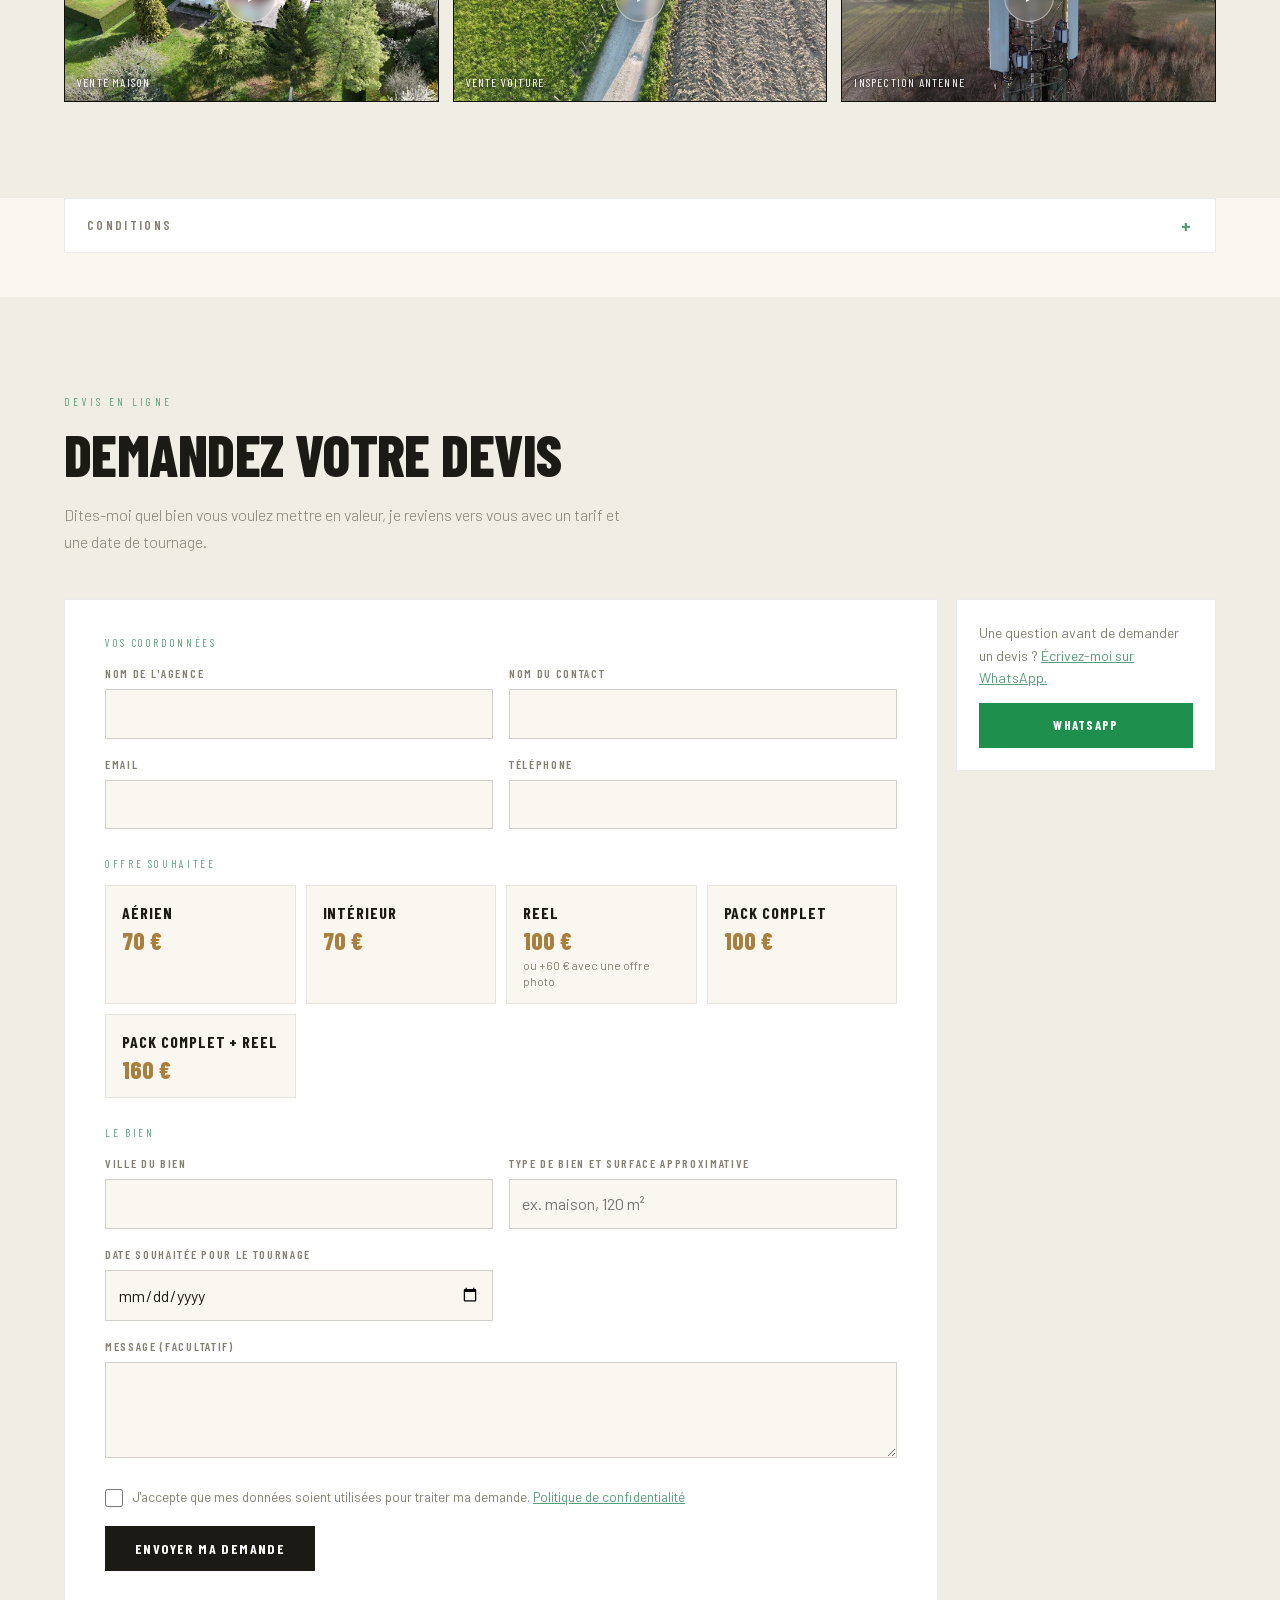
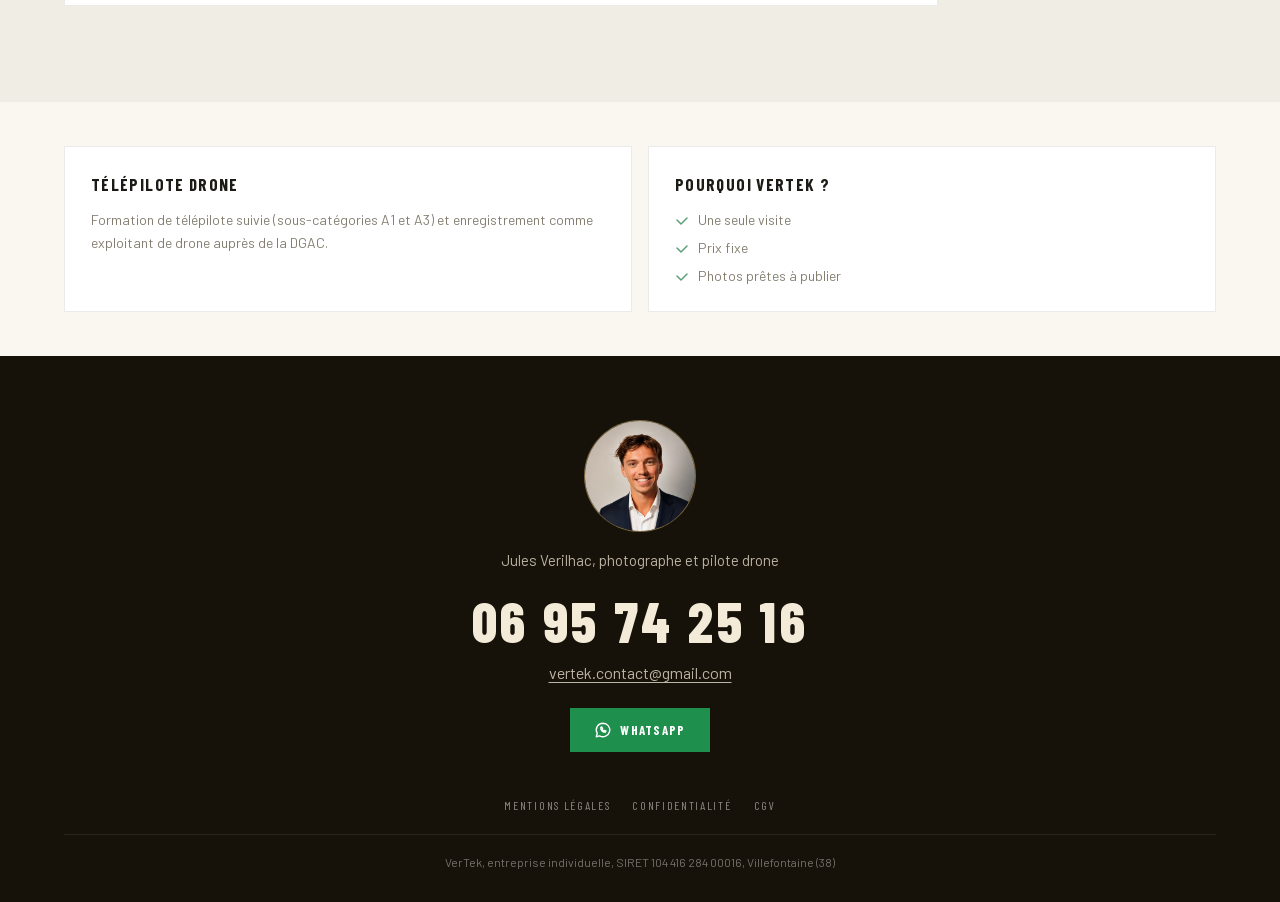
==== commit 054250eb: "Offres : prix « Les deux » dans la carte Photo et reel en complément à +60 € Co-Authored-By: Claude " ====
--- a/index.html
+++ b/index.html
@@ -151,13 +151,14 @@
       <div class="lux-opts">
         <div class="lux-opt"><div><b>Aérien</b><span>5 photos drone et 1 vidéo extérieure.</span></div><strong>70 €</strong></div>
         <div class="lux-opt"><div><b>Intérieur</b><span>1 à 2 photos par pièce.</span></div><strong>70 €</strong></div>
+        <div class="lux-opt lux-opt-both"><div><b>Les deux</b><span>Aérien + intérieur, en une seule visite.</span></div><strong>100 €</strong></div>
       </div>
       <a href="#devis" class="btn btn-gold">Demander un devis</a>
     </div>
 
     <div class="lux-card">
       <h3 class="lux-name">Reel</h3>
-      <div class="lux-price">100 €</div>
+      <div class="lux-price">100 € <small>seul, ou +60 € en complément d'une offre photo</small></div>
       <p class="lux-desc">Une vidéo verticale de 20 à 40 secondes, pensée pour les réseaux : plans intérieurs et extérieurs, musique, prix, surface et ville affichés à l'écran, logo de votre agence.</p>
       <a href="#devis" class="btn btn-gold" data-offre="reel">Demander un devis</a>
     </div>
@@ -172,7 +173,7 @@
   </div>
 
   <div class="lux-after">
-    <p>Besoin seulement des photos et de la vidéo extérieure ? Le pack complet sans reel est à 100 €.</p>
+    <p class="lux-after-main">Le reel s'ajoute à n'importe quelle offre photo pour 60 € de plus : Aérien + reel 130 €, Intérieur + reel 130 €, Pack complet + reel 160 €.</p>
     <p>Une modification de montage incluse.</p>
     <p>TVA non applicable, art. 293 B du CGI.</p>
   </div>
@@ -280,7 +281,7 @@
         <div class="f-offres">
           <label class="f-offre"><input type="checkbox" name="offre" value="Aérien — 70 €" data-id="aerien" /><span><b>Aérien</b><i>70 €</i></span></label>
           <label class="f-offre"><input type="checkbox" name="offre" value="Intérieur — 70 €" data-id="interieur" /><span><b>Intérieur</b><i>70 €</i></span></label>
-          <label class="f-offre"><input type="checkbox" name="offre" value="Reel — 100 €" data-id="reel" /><span><b>Reel</b><i>100 €</i></span></label>
+          <label class="f-offre"><input type="checkbox" name="offre" value="Reel — 100 € seul, ou +60 € en complément d'une offre photo" data-id="reel" /><span><b>Reel</b><i>100 €</i><small>ou +60 € avec une offre photo</small></span></label>
           <label class="f-offre"><input type="checkbox" name="offre" value="Pack complet — 100 €" data-id="pack" /><span><b>Pack complet</b><i>100 €</i></span></label>
           <label class="f-offre"><input type="checkbox" name="offre" value="Pack complet + reel — 160 €" data-id="pack-reel" /><span><b>Pack complet + reel</b><i>160 €</i></span></label>
         </div>
--- a/assets/css/site.css
+++ b/assets/css/site.css
@@ -192,7 +192,8 @@
 .lux-opt strong{font-family:var(--font-display);font-size:28px;font-weight:800;color:var(--gold);line-height:1;white-space:nowrap;}
 .lux-after{text-align:center;padding:34px 5vw 72px;max-width:1160px;margin:0 auto;display:grid;gap:6px;}
 .lux-after p{font-size:13px;color:rgba(238,229,211,.55);}
-.lux-after p:first-child{font-size:14px;color:rgba(238,229,211,.8);}
+.lux-opt-both{border:1px solid var(--gold);background:rgba(207,174,106,.1);padding:14px 14px;margin:0 -14px;}
+.lux-opt-both b{color:var(--gold);}
 
 /* —— COMMENT ÇA MARCHE —— */
 .steps{list-style:none;display:grid;grid-template-columns:repeat(3,1fr);gap:16px;margin-top:6px;}
@@ -330,3 +331,6 @@
 .f-field .f-invalid,.f-field input.f-invalid{border-color:var(--alert);}
 #f-offres-set.f-invalid .f-offre span{border-color:var(--alert);}
 .f-done a{color:var(--green);}
+.lux-price small{display:block;font-family:var(--font-body);font-size:13px;font-weight:400;color:rgba(238,229,211,.7);margin-top:8px;line-height:1.4;}
+.lux-after .lux-after-main{font-size:14.5px;color:rgba(238,229,211,.85);max-width:760px;margin:0 auto 6px;line-height:1.6;}
+.f-offre small{font-size:12px;color:var(--muted);line-height:1.3;margin-top:2px;}
